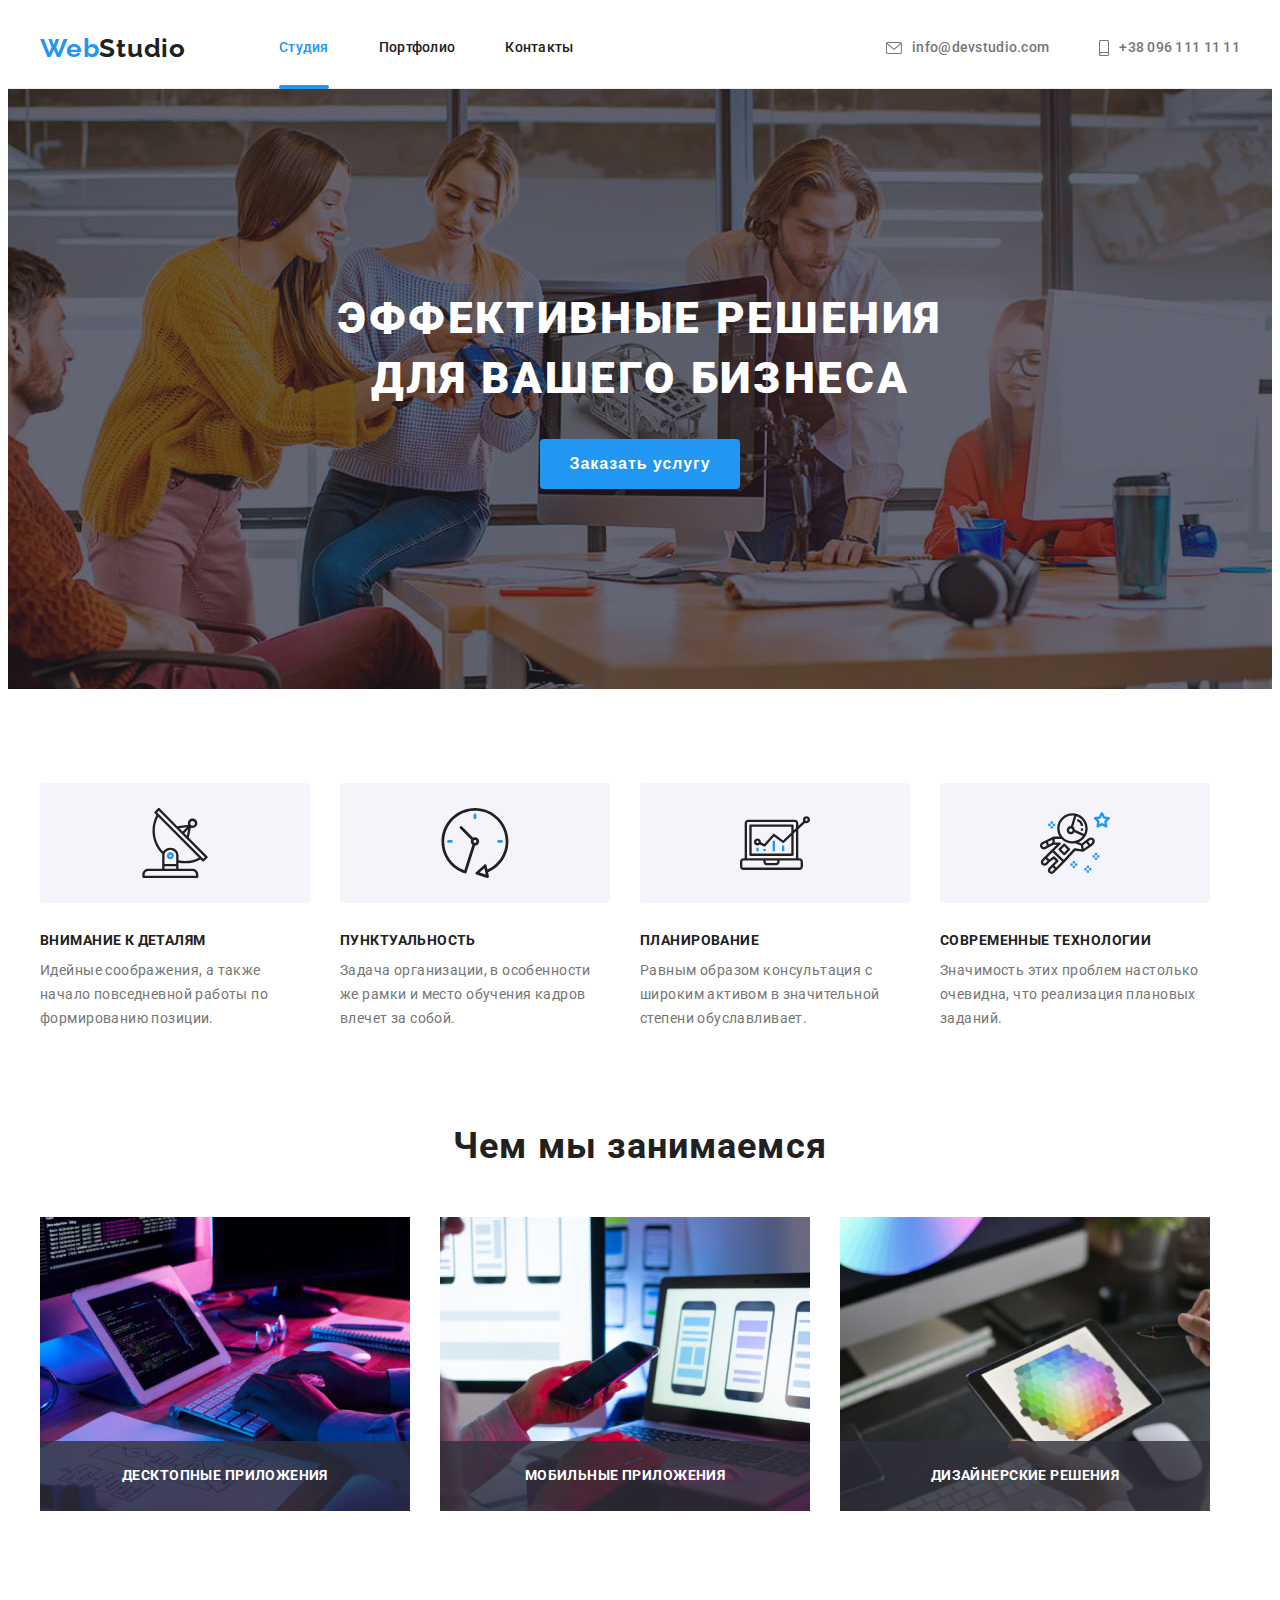
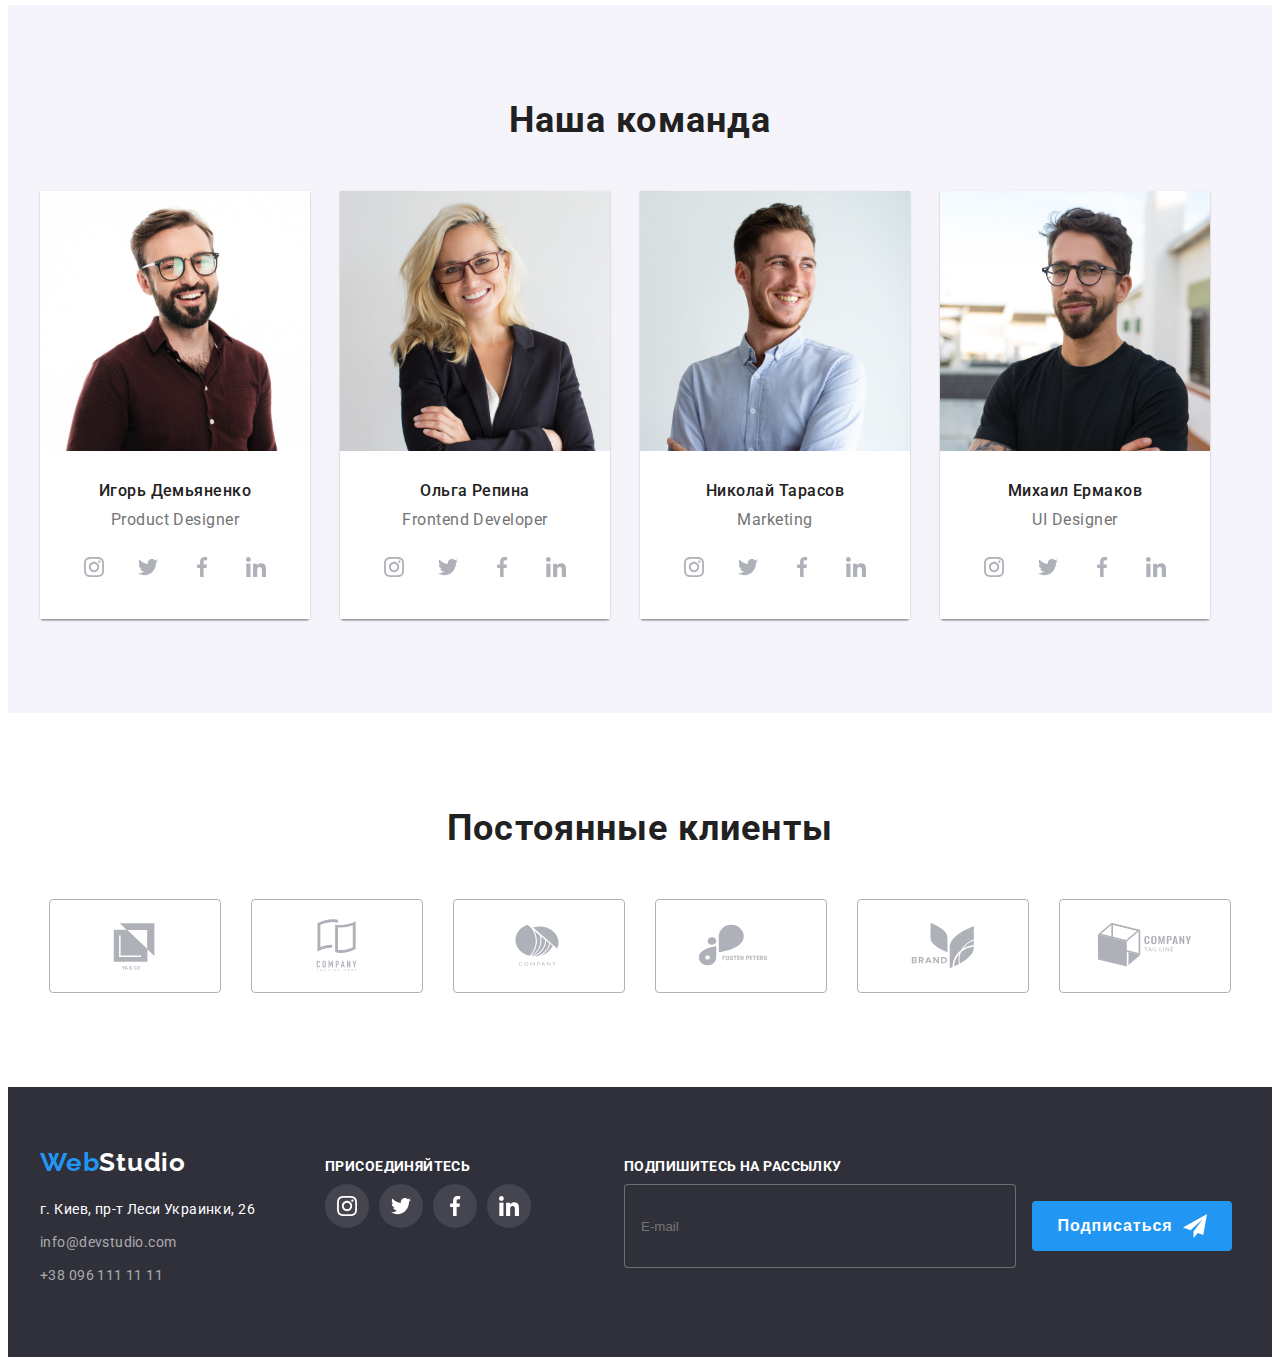
==== index.html @ 992c5352 "Копия репозитория hw7" ====
<!DOCTYPE html>
<html lang="ru">
  <head>
    <meta charset="UTF-8" />
    <meta http-equiv="X-UA-Compatible" content="IE=edge" />
    <meta name="viewport" content="width=device-width, initial-scale=1.0" />
    <title>Веб-студия</title>
    <link rel="preconnect" href="https://fonts.googleapis.com" />
    <link rel="preconnect" href="https://fonts.gstatic.com" crossorigin />
    <link
      href="https://fonts.googleapis.com/css2?family=Raleway:wght@700&family=Roboto:wght@400;500;700;900&display=swap"
      rel="stylesheet"
    />
    <link
      rel="stylesheet"
      href="https://cdnjs.cloudflare.com/ajax/libs/modern-normalize/1.1.0/modern-normalize.min.css"
      integrity="sha512-wpPYUAdjBVSE4KJnH1VR1HeZfpl1ub8YT/NKx4PuQ5NmX2tKuGu6U/JRp5y+Y8XG2tV+wKQpNHVUX03MfMFn9Q=="
      crossorigin="anonymous"
      referrerpolicy="no-referrer"
    />
    <link rel="stylesheet" href="./css/main.min.css" />
  </head>
  <body>
    <!--HEADER-->
    <header class="header">
      <div class="container header__container">
        <nav class="navigation">
          <a class="logo link" href="./index.html"
            >Web<span class="logo__content-black">Studio</span></a
          >
          <ul class="menu list">
            <li class="menu__item">
              <a class="menu__link link current" href="./index.html">Студия</a>
            </li>
            <li class="menu__item">
              <a class="menu__link link" href="./portfolio.html">Портфолио</a>
            </li>
            <li class="menu__item">
              <a class="menu__link link" href="">Контакты</a>
            </li>
          </ul>
        </nav>
        <ul class="header__contacts list">
          <li class="contact__item">
            <a class="contact__link link" href="mailto:info@devstudio.com">
              <svg class="contact__icon" width="16" height="12">
                <use href="./images/icons.svg#envelope"></use>
              </svg>
              info@devstudio.com</a
            >
          </li>
          <li class="contact__item">
            <a class="contact__link link" href="tel:+380961111111">
              <svg class="contact__icon" width="10" height="16">
                <use href="./images/icons.svg#smartphone"></use>
              </svg>
              +38 096 111 11 11</a
            >
          </li>
        </ul>
      </div>
    </header>
    <!--MAIN BLOCK-->
    <main>
      <!--HERO SECTION-->
      <section class="hero">
        <div class="container hero-container">
          <h1 class="hero__title">Эффективные решения для вашего бизнеса</h1>
          <button class="btn modal__btn" type="button" data-modal-open>Заказать услугу</button>
        </div>
      </section>
      <!--ADVANTAGE SECTION-->
      <section class="advantage">
        <div class="container">
          <ul class="advantage__list list">
            <li class="advantage__item">
              <div class="advantage__item-block">
                <svg class="advantage__icon" width="70" height="70">
                  <use href="./images/icons.svg#antenna"></use>
                </svg>
              </div>
              <h3 class="header-item advantage__header">Внимание к деталям</h3>
              <p class="advantage__text">
                Идейные соображения, а также начало повседневной работы по формированию позиции.
              </p>
            </li>
            <li class="advantage__item">
              <div class="advantage__item-block">
                <svg class="advantage__icon" width="70" height="70">
                  <use href="./images/icons.svg#clock"></use>
                </svg>
              </div>
              <h3 class="header-item advantage__header">Пунктуальность</h3>
              <p class="advantage__text">
                Задача организации, в особенности же рамки и место обучения кадров влечет за собой.
              </p>
            </li>
            <li class="advantage__item">
              <div class="advantage__item-block">
                <svg class="advantage__icon" width="70" height="70">
                  <use href="./images/icons.svg#diagram"></use>
                </svg>
              </div>
              <h3 class="header-item advantage__header">Планирование</h3>
              <p class="advantage__text">
                Равным образом консультация с широким активом в значительной степени обуславливает.
              </p>
            </li>
            <li class="advantage__item">
              <div class="advantage__item-block">
                <svg class="advantage__icon" width="70" height="70">
                  <use href="./images/icons.svg#astronaut"></use>
                </svg>
              </div>
              <h3 class="header-item advantage__header">Современные технологии</h3>
              <p class="advantage__text">
                Значимость этих проблем настолько очевидна, что реализация плановых заданий.
              </p>
            </li>
          </ul>
        </div>
      </section>
      <!--SERVICES SECTION-->
      <section class="services section">
        <div class="container">
          <h2 class="title">Чем мы занимаемся</h2>
          <ul class="services__list list">
            <li class="services__item">
              <div class="services__block">
                <img
                  src="./images/services/services-img-1.jpg"
                  alt="Работает на компьютере"
                  height="294"
                  width="370"
                />
                <h3 class="header-item services__block-header">Десктопные приложения</h3>
              </div>
            </li>
            <li class="services__item">
              <div class="services__block">
                <img
                  src="./images/services/services-img-2.jpg"
                  alt="Работает на ноутбуке с телефоном"
                  height="294"
                  width="370"
                />
                <h3 class="header-item services__block-header">Мобильные приложения</h3>
              </div>
            </li>
            <li class="services__item">
              <div class="services__block">
                <img
                  src="./images/services/services-img-3.jpg"
                  alt="Работает на планшете"
                  height="294"
                  width="370"
                />
                <h3 class="header-item services__block-header">Дизайнерские решения</h3>
              </div>
            </li>
          </ul>
        </div>
      </section>
      <!--OUR TEAM SECTION-->
      <section class="our-team section">
        <div class="container">
          <h2 class="title">Наша команда</h2>
          <ul class="our-team__list list">
            <li class="our-team__item">
              <img
                class="photo"
                src="./images/our-team/igor-demyanenko.jpg"
                alt="Игорь Демьяненко"
                height="260"
                width="270"
              />
              <div class="team__content">
                <h3 class="team__name">Игорь Демьяненко</h3>
                <p class="team__profession" lang="en">Product Designer</p>
                <ul class="team__social-list list">
                  <li class="team__social-item">
                    <a href="" class="social-link team__social-link"">
                      <svg class="team__social-icon" width="20" height="20">
                        <use href="./images/icons.svg#instagram"></use>
                      </svg>
                    </a>
                  </li>
                  <li class="team__social-item">
                    <a href="" class="social-link team__social-link"">
                      <svg class="team__social-icon" width="20" height="20">
                        <use href="./images/icons.svg#twitter"></use>
                      </svg>
                    </a>
                  </li>
                  <li class="team__social-item">
                    <a href="" class="social-link team__social-link"">
                      <svg class="team__social-icon" width="20" height="20">
                        <use href="./images/icons.svg#facebook"></use>
                      </svg>
                    </a>
                  </li>
                  <li class="team__social-item">
                    <a href="" class="social-link team__social-link"">
                      <svg class="team__social-icon" width="20" height="20">
                        <use href="./images/icons.svg#linkedin"></use>
                      </svg>
                    </a>
                  </li>
                </ul>
              </div>
            </li>
            <li class="our-team__item">
              <img
                class="photo"
                src="./images/our-team/olga-repina.jpg"
                alt="Ольга Репина"
                height="260"
                width="270"
              />
              <div class="team__content">
                <h3 class="team__name">Ольга Репина</h3>
                <p class="team__profession" lang="en">Frontend Developer</p>
                <ul class="team__social-list list">
                  <li class="team__social-item">
                    <a href="" class="social-link team__social-link"">
                      <svg class="team__social-icon" width="20" height="20">
                        <use href="./images/icons.svg#instagram"></use>
                      </svg>
                    </a>
                  </li>
                  <li class="team__social-item">
                    <a href="" class="social-link team__social-link"">
                      <svg class="team__social-icon" width="20" height="20">
                        <use href="./images/icons.svg#twitter"></use>
                      </svg>
                    </a>
                  </li>
                  <li class="team__social-item">
                    <a href="" class="social-link team__social-link"">
                      <svg class="team__social-icon" width="20" height="20">
                        <use href="./images/icons.svg#facebook"></use>
                      </svg>
                    </a>
                  </li>
                  <li class="team__social-item">
                    <a href="" class="social-link team__social-link"">
                      <svg class="team__social-icon" width="20" height="20">
                        <use href="./images/icons.svg#linkedin"></use>
                      </svg>
                    </a>
                  </li>
                </ul>
              </div>
            </li>
            <li class="our-team__item">
              <img
                class="photo"
                src="./images/our-team/nikolay-tarasov.jpg"
                alt="Николай Тарасов"
                height="260"
                width="270"
              />
              <div class="team__content">
                <h3 class="team__name">Николай Тарасов</h3>
                <p class="team__profession" lang="en">Marketing</p>
                <ul class="team__social-list list">
                  <li class="team__social-item">
                    <a href="" class="social-link team__social-link">
                      <svg class="team__social-icon" width="20" height="20">
                        <use href="./images/icons.svg#instagram"></use>
                      </svg>
                    </a>
                  </li>
                  <li class="team__social-item">
                    <a href="" class="social-link team__social-link">
                      <svg class="team__social-icon" width="20" height="20">
                        <use href="./images/icons.svg#twitter"></use>
                      </svg>
                    </a>
                  </li>
                  <li class="team__social-item">
                    <a href="" class="social-link team__social-link">
                      <svg class="team__social-icon" width="20" height="20">
                        <use href="./images/icons.svg#facebook"></use>
                      </svg>
                    </a>
                  </li>
                  <li class="team__social-item">
                    <a href="" class="social-link team__social-link">
                      <svg class="team__social-icon" width="20" height="20">
                        <use href="./images/icons.svg#linkedin"></use>
                      </svg>
                    </a>
                  </li>
                </ul>
              </div>
            </li>
            <li class="our-team__item">
              <img
                class="photo"
                src="./images/our-team/mikhail-yermakov.jpg"
                alt="Михаил Ермаков"
                height="260"
                width="270"
              />
              <div class="team__content">
                <h3 class="team__name">Михаил Ермаков</h3>
                <p class="team__profession" lang="en">UI Designer</p>
                <ul class="team__social-list list">
                  <li class="team__social-item">
                    <a href="" class="social-link team__social-link">
                      <svg class="team__social-icon" width="20" height="20">
                        <use href="./images/icons.svg#instagram"></use>
                      </svg>
                    </a>
                  </li>
                  <li class="team__social-item">
                    <a href="" class="social-link team__social-link">
                      <svg class="team__social-icon" width="20" height="20">
                        <use href="./images/icons.svg#twitter"></use>
                      </svg>
                    </a>
                  </li>
                  <li class="team__social-item">
                    <a href="" class="social-link team__social-link">
                      <svg class="team__social-icon" width="20" height="20">
                        <use href="./images/icons.svg#facebook"></use>
                      </svg>
                    </a>
                  </li>
                  <li class="team__social-item">
                    <a href="" class="social-link team__social-link">
                      <svg class="team__social-icon" width="20" height="20">
                        <use href="./images/icons.svg#linkedin"></use>
                      </svg>
                    </a>
                  </li>
                </ul>
              </div>
            </li>
          </ul>
        </div>
      </section>
      <!--CLIENTS-->
      <section class="clients section">
        <div class="container">
          <h2 class="title">Постоянные клиенты</h2>
          <ul class="clients__list list">
            <li class="client__item">
              <a href="" class="client__link">
                <svg class="client__icon" width="106" height="60">
                  <use href="./images/icons.svg#logo-1"></use>
                </svg>
              </a>
            </li>
            <li class="client__item">
              <a href="" class="client__link">
                <svg class="client__icon" width="106" height="60">
                  <use href="./images/icons.svg#logo-2"></use>
                </svg>
              </a>
            </li>
            <li class="client__item">
              <a href="" class="client__link">
                <svg class="client__icon" width="106" height="60">
                  <use href="./images/icons.svg#logo-3"></use>
                </svg>
              </a>
            </li>
            <li class="client__item">
              <a href="" class="client__link">
                <svg class="client__icon" width="106" height="60">
                  <use href="./images/icons.svg#logo-4"></use>
                </svg>
              </a>
            </li>
            <li class="client__item">
              <a href="" class="client__link">
                <svg class="client__icon" width="106" height="60">
                  <use href="./images/icons.svg#logo-5"></use>
                </svg>
              </a>
            </li>
            <li class="client__item">
              <a href="" class="client__link">
                <svg class="client__icon" width="106" height="60">
                  <use href="./images/icons.svg#logo-6"></use>
                </svg>
              </a>
            </li>
          </ul>
        </div>
      </section>
    </main>
    <!--FOOTER-->
    <footer class="footer">
      <div class="container footer__container">
        <div class="footer__block">
          <a class="logo link" href="./index.html">Web<span class="logo__content-white">Studio</span></a>
          <address class="footer__contacts">
            <ul class="footer-contacts__list list">
              <li class="footer-contact__item">
                <a
                  class="footer-address__link link"
                  href=""
                  target="_blank"
                  rel="noopener noreferrer"
                >
                  г. Киев, пр-т Леси Украинки, 26</a
                >
              </li>
              <li class="footer-contact__item">
                <a class="footer-contact__link link" href="mailto:info@devstudio.com"
                  >info@devstudio.com</a
                >
              </li>
              <li class="footer-contact__item">
                <a class="footer-contact__link link" href="tel:+380961111111">+38 096 111 11 11</a>
              </li>
            </ul>
          </address>
        </div>
        <div class="footer-social__block">
          <h3 class="header-item footer__header">присоединяйтесь</h3>
          <ul class="footer-social__list list">
            <li class="footer-social__item">
              <a href="" class="social-link footer-social__link">
                <svg class="footer-social__icon" width="20" height="20">
                  <use href="./images/icons.svg#instagram"></use>
                </svg>
              </a>
            </li>
            <li class="footer-social__item">
              <a href="" class="social-link footer-social__link">
                <svg class="footer-social__icon" width="20" height="20">
                  <use href="./images/icons.svg#twitter"></use>
                </svg>
              </a>
            </li>
            <li class="footer-social__item">
              <a href="" class="social-link footer-social__link">
                <svg class="footer-social__icon" width="20" height="20">
                  <use href="./images/icons.svg#facebook"></use>
                </svg>
              </a>
            </li>
            <li class="footer-social__item">
              <a href="" class="social-link footer-social__link">
                <svg class="footer-social__icon" width="20" height="20">
                  <use href="./images/icons.svg#linkedin"></use>
                </svg>
              </a>
            </li>
          </ul>
        </div>
        <div class="subscription__block">
          <h3 class="header-item footer__header">подпишитесь на рассылку</h3>
          <form class="subscription__form">
            <input
              class="subscription__input"
              type="email"
              name="sub_user_email"
              placeholder="E-mail"
            />
            <button class="btn subscription__btn" type="submit">
              Подписаться
              <svg class="subscription__icon" width="24" height="24">
                <use href="./images/icons.svg#plane"></use>
              </svg>
            </button>
          </form>
        </div>
      </div>
    </footer>
    <!--CONTACT MODAL-->
    <div class="backdrop is-hidden" data-modal>
      <div class="modal">
        <button class="modal-btn__close" type="button" data-modal-close>
          <svg class="modal-btn__icon" width="18" height="18">
            <use href="./images/icons.svg#close"></use>
          </svg>
        </button>
        <form class="contact-form">
          <p class="contact-form__appeal">Оставьте свои данные, мы вам перезвоним</p>
          <label class="contact-form__field">
            <span class="contact-form__span">Имя</span>
            <span class="contact-form__wrapper">
              <input
                class="contact-form__input"
                type="text"
                required
                name="user_name"
                minlength="2"
              />
              <svg class="contact-form__icon" width="18" height="18">
                <use href="./images/icons.svg#person"></use>
              </svg>
            </span>
          </label>
          <label class="contact-form__field">
            <span class="contact-form__span">Телефон</span>
            <span class="contact-form__wrapper">
              <input
                class="contact-form__input"
                type="tel"
                required
                name="user_phone_number"
                pattern="[0-9]{3}[0-9]{3}[0-9]{2}[0-9]{2}"
                title="(700)1234567"
              />
              <svg class="contact-form__icon" width="18" height="18">
                <use href="./images/icons.svg#phone"></use>
              </svg>
            </span>
          </label>
          <label class="contact-form__field">
            <span class="contact-form__span">Почта</span>
            <span class="contact-form__wrapper">
              <input class="contact-form__input" type="email" required name="user_email" />
              <svg class="contact-form__icon" width="18" height="18">
                <use href="./images/icons.svg#email"></use>
              </svg>
            </span>
          </label>
          <label class="contact-form__field">
            <span class="contact-form__span">Комментарий</span>
            <textarea
              class="contact-form__message"
              name="user_massage"
              placeholder="Введите текст"
            ></textarea>
          </label>
          <input
            class="contact-form__checkbox visually-hidden"
            id="checkbox-policy"
            type="checkbox"
            name="user_policy"
            required
          />
          <label class="checkbox__label" for="checkbox-policy">
            <span class="checkbox__policy">
              Соглашаюсь с рассылкой и принимаю&nbsp;
              <a href="" class="checkbox__link link">Условия договора</a>
            </span>
          </label>
          <button class="btn contact-form__btn" type="submit">Отправить</button>
        </form>
      </div>
    </div>
    <script src="./js/modal.js"></script>
  </body>
</html>
---- css/main.min.css ----
:root{--primary-font-family: 'Roboto', sans-serif;--secondary-font-family: 'Raleway', sans-serif;--accent-color: #212121;--brand-color: #2196f3;--text-color: #757575;--hover-color: #188ce8}.visually-hidden{position:absolute;width:1px;height:1px;margin:-1px;border:0;padding:0;white-space:nowrap;clip-path:inset(100%);clip:rect(0 0 0 0);overflow:hidden}h1,h2,h3,h4,h5,h6,p{margin-top:0;margin-bottom:0}ul,ol{margin-top:0;margin-bottom:0;padding-left:0}img{display:block}.link{text-decoration:none}.list{list-style:none}body{font-family:var(--primary-font-family);color:var(--accent-color)}.container{width:1200px;padding-left:15px;padding-right:15px;margin-left:auto;margin-right:auto}.section{padding-top:94px;padding-bottom:94px}.logo{font-family:var(--secondary-font-family);font-weight:700;font-size:26px;line-height:1.19;letter-spacing:0.03em;color:var(--brand-color)}.logo__content-black{color:var(--accent-color)}.logo__content-white{color:#fff}.btn{min-width:200px;height:50px;border:0;border-radius:4px;font-weight:700;font-size:16px;line-height:1.88;letter-spacing:0.06em;cursor:pointer;color:#ffffff;background-color:var(--brand-color);transition:background-color 250ms cubic-bezier(0.4, 0, 0.2, 1)}.btn:hover,.btn:focus{background-color:var(--hover-color)}.header-item{font-weight:700;font-size:14px;line-height:1.14;letter-spacing:0.03em;text-transform:uppercase}.social-link{display:flex;align-items:center;justify-content:center;width:44px;height:44px;border-radius:50%}.title{margin-bottom:50px;font-weight:700;font-size:36px;line-height:1.17;text-align:center;letter-spacing:0.03em}.backdrop{position:fixed;top:0;left:0;width:100%;height:100%;background-color:rgba(0,0,0,0.2);transition:opacity 250ms linear, visibility 250ms linear}.backdrop.is-hidden{opacity:0;visibility:hidden;pointer-events:none}.modal{position:absolute;top:50%;left:50%;transform:translate(-50%, -50%);width:528px;height:581px;padding:40px;background-color:#fff;box-shadow:0px 1px 3px rgba(0,0,0,0.12),0px 1px 1px rgba(0,0,0,0.14),0px 2px 1px rgba(0,0,0,0.2);border-radius:4px}.modal-btn__close{position:absolute;top:8px;right:8px;display:flex;justify-content:center;align-items:center;width:30px;height:30px;background-color:#fff;border:1px solid rgba(0,0,0,0.1);border-radius:50%;transition:fill 250ms cubic-bezier(0.4, 0, 0.2, 1)}.modal-btn__close:hover,.modal-btn__close:focus{fill:var(--brand-color)}.contact-form{display:flex;flex-direction:column}.contact-form__appeal{margin-bottom:12px;font-weight:700;font-size:20px;line-height:1.15;text-align:center;letter-spacing:0.03em;color:var(--accent-color)}.contact-form__span{display:block;margin-bottom:4px;font-weight:400;font-size:12px;line-height:1.17;letter-spacing:0.01em;color:var(--text-color)}.contact-form__wrapper{position:relative;display:block}.contact-form__input{display:block;margin-bottom:10px;width:100%;height:40px;padding-left:42px;border:1px solid rgba(33,33,33,0.2);border-radius:4px;transition:border-color 250ms cubic-bezier(0.4, 0, 0.2, 1)}.contact-form__input:focus{outline:none;border-color:var(--brand-color)}.contact-form__icon{position:absolute;left:12px;top:50%;transform:translateY(-50%);width:18px;height:18px;fill:var(--accent-color);transition:fill 250ms cubic-bezier(0.4, 0, 0.2, 1)}.contact-form__input:focus+.contact-form__icon{fill:var(--brand-color)}.contact-form__message{display:block;width:100%;height:120px;padding:12px 16px;resize:none;border:1px solid rgba(33,33,33,0.2);border-radius:4px;transition:border-color 250ms cubic-bezier(0.4, 0, 0.2, 1),fill 250ms cubic-bezier(0.4, 0, 0.2, 1)}.contact-form__message:focus{outline:none;border-color:var(--brand-color)}.checkbox__label{display:flex;align-items:center;margin-top:20px;margin-bottom:30px;font-weight:400;font-size:14px;line-height:1.71;letter-spacing:0.03em;color:var(--text-color)}.checkbox__label::before{display:block;width:16px;height:15px;margin-left:14px;margin-right:7px;border:1px solid var(--accent-color);border-radius:2px;cursor:pointer;content:'';transition:background-color 250ms cubic-bezier(0.4, 0, 0.2, 1),background-image 250ms cubic-bezier(0.4, 0, 0.2, 1),border 250ms cubic-bezier(0.4, 0, 0.2, 1)}.contact-form__checkbox:checked+.checkbox__label::before{background-color:var(--brand-color);background-image:url(../images/checkmark.svg);background-position:center;background-repeat:no-repeat;border:0}.contact-form__checkbox:focus+.checkbox__label::before{border:1px solid var(--brand-color)}.checkbox__policy{display:block;font-weight:400;font-size:14px;line-height:1.71;letter-spacing:0.03em;color:var(--text-color)}.checkbox__link{font-weight:400;font-size:14px;line-height:1.71;letter-spacing:0.03em;text-decoration-line:underline;color:var(--brand-color)}.contact-form__btn{align-self:center;transition:box-shadow 250ms cubic-bezier(0.4, 0, 0.2, 1)}.contact-form__btn:hover,.contact-form__btn:focus{box-shadow:0px 4px 4px rgba(0,0,0,0.15)}.header{border-bottom:1px solid #ececec}.header__container{display:flex;align-items:center;justify-content:space-between}.navigation{display:flex;align-items:center}.menu{display:flex;margin-left:93px}.menu .link.current{color:var(--brand-color)}.menu__item{position:relative}.menu__item:not(:last-child){margin-right:50px}.menu__link{display:block;padding-top:32px;padding-bottom:32px;font-weight:500;font-size:14px;line-height:1.14;letter-spacing:0.02em;color:var(--accent-color);transition:color 250ms cubic-bezier(0.4, 0, 0.2, 1)}.menu__link:hover,.menu__link:focus{color:var(--brand-color)}.menu__link.current::after{position:absolute;content:'';width:100%;height:4px;left:0;bottom:-1px;background:var(--brand-color);border-radius:2px}.header__contacts{display:flex}.contact__item:not(:last-child){margin-right:50px}.contact__link{display:flex;align-items:center;font-weight:500;font-size:14px;line-height:1.14;letter-spacing:0.02em;color:var(--text-color);transition:color 250ms cubic-bezier(0.4, 0, 0.2, 1)}.contact__link:hover,.contact__link:focus{color:var(--brand-color)}.contact__icon{margin-right:10px;fill:var(--text-color);transition:fill 250ms cubic-bezier(0.4, 0, 0.2, 1)}.contact__link:hover .contact__icon,.contact__link:focus .contact__icon{fill:var(--brand-color)}.hero{max-width:1600px;margin-left:auto;margin-right:auto;padding-top:200px;padding-bottom:200px;background-image:linear-gradient(rgba(47,48,58,0.4), rgba(47,48,58,0.4)),url("../images/hero/hero-bg.jpg");background-size:cover, 1600px;background-repeat:no-repeat;background-position:center;background-color:#2f303a}.hero__title{width:696px;height:120px;margin-left:auto;margin-right:auto;font-weight:900;font-size:44px;line-height:1.36;text-align:center;letter-spacing:0.06em;text-transform:uppercase;color:#ffffff;margin-bottom:30px}.modal__btn{display:block;margin-left:auto;margin-right:auto}.advantage{padding-top:94px}.advantage__list{display:flex}.advantage__item{width:270px;min-height:101px}.advantage__item:not(:nth-child(4n)){margin-right:30px}.advantage__item-block{display:flex;align-items:center;justify-content:center;width:270px;height:120px;background-color:#f5f4fa;border-radius:4px;margin-bottom:30px}.advantage__header{margin-bottom:10px}.advantage__text{font-size:14px;line-height:1.71;letter-spacing:0.03em;color:var(--text-color)}.services__list{display:flex;flex-wrap:wrap}.services__item:not(:nth-child(3n)){margin-right:30px}.services__block{position:relative;width:370;left:294}.services__block-header{position:absolute;bottom:0;left:0;display:flex;align-items:center;justify-content:center;width:370px;height:70px;color:#ffffff;background:rgba(47,48,58,0.8)}.our-team{background:#f5f4fa}.our-team__list{display:flex;flex-wrap:wrap}.our-team__item{box-shadow:0px 1px 3px rgba(0,0,0,0.12),0px 1px 1px rgba(0,0,0,0.14),0px 2px 1px rgba(0,0,0,0.2);border-radius:0px 0px 4px 4px}.our-team__item:not(:nth-child(4n)){margin-right:30px}.team__content{padding:30px 20px;background-color:#fff}.team__name{margin-bottom:10px;font-weight:500;font-size:16px;line-height:1.19;text-align:center;letter-spacing:0.03em}.team__profession{margin-bottom:16px;font-size:16px;line-height:1.19;text-align:center;letter-spacing:0.03em;color:var(--text-color)}.team__social-list{display:flex;justify-content:center}.team__social-item:not(:last-child){margin-right:10px}.team__social-link{background-color:#fff;transition:background-color 250ms cubic-bezier(0.4, 0, 0.2, 1)}.team__social-link:hover,.team__social-link:focus{background-color:var(--brand-color)}.team__social-icon{fill:#afb1b8;transition:fill 250ms cubic-bezier(0.4, 0, 0.2, 1)}.team__social-link:hover .team__social-icon,.team__social-link:focus .team__social-icon{fill:#fff}.clients__list{display:flex;justify-content:center}.client__item:not(:last-child){margin-right:30px}.client__link{display:flex;align-items:center;justify-content:center;width:170px;height:92px;border:1px solid #afb1b8;border-radius:4px;transition:border 250ms cubic-bezier(0.4, 0, 0.2, 1)}.client__link:hover,.client__link:focus{border:1px solid var(--brand-color)}.client__icon{fill:#afb1b8;transition:fill 250ms cubic-bezier(0.4, 0, 0.2, 1)}.client__link:hover .client__icon,.client__link:focus .client__icon{fill:var(--brand-color)}.footer{background-color:#2f303a;padding-top:60px;padding-bottom:60px}.footer__container{display:flex;align-items:baseline}.footer__container :not(:last-child){margin-bottom:9px}.footer__block{margin-right:70px}.footer__contacts{margin-top:20px;display:flex;font-style:normal;font-weight:400;font-size:14px;line-height:1.71;letter-spacing:0.03em}.footer-address__link{color:#ffffff}.footer-contact__link{color:rgba(255,255,255,0.6)}.footer-social__block{margin-right:93px}.footer__header{margin-bottom:20px;color:#fff}.footer-social__list{display:flex}.footer-social__item:not(:last-child){margin-right:10px}.footer-social__link{background-color:rgba(255,255,255,0.1);transition:background-color 250ms cubic-bezier(0.4, 0, 0.2, 1)}.footer-social__link:hover,.footer-social__link:focus{background-color:var(--brand-color)}.footer-social__icon{fill:#fff;transition:fill 250ms cubic-bezier(0.4, 0, 0.2, 1)}.footer-social__link:hover .footer-social__icon,.footer-social__link:focus .footer-social__icon{fill:#fff}.subscription__form{display:inline-block}.subscription__input{width:358px;height:50px;padding:16px;margin-right:12px;color:rgba(255,255,255,0.6);border:1px solid rgba(255,255,255,0.3);border-radius:4px;background-color:#2f303a;transition:border 250ms cubic-bezier(0.4, 0, 0.2, 1)}.subscription__input:focus{outline:none;border:1px solid var(--brand-color)}.subscription__btn{display:inline-flex;justify-content:center;align-items:center;transition:background-color 250ms cubic-bezier(0.4, 0, 0.2, 1)}.subscription__btn:hover,.subscription__btn:focus{background-color:var(--hover-color)}.subscription__icon{margin-left:10px;fill:#fff}.filter__list{display:flex;justify-content:center;margin-bottom:50px}.filter__item:not(:last-child){margin-right:8px}.filter__btn{padding:6px 22px;border:0;border-radius:4px;font-weight:500;font-size:16px;line-height:1.62;letter-spacing:0.03em;color:var(--accent-color);background:#f5f4fa;transition:color 250ms cubic-bezier(0.4, 0, 0.2, 1),background-color 250ms cubic-bezier(0.4, 0, 0.2, 1),box-shadow 250ms cubic-bezier(0.4, 0, 0.2, 1)}.filter__btn:hover,.filter__btn:focus{color:#fff;background-color:var(--brand-color);cursor:pointer;box-shadow:0px 3px 1px rgba(0,0,0,0.1),0px 1px 2px rgba(0,0,0,0.08),0px 2px 2px rgba(0,0,0,0.12)}.projects__list{display:flex;flex-wrap:wrap;margin-top:-30px;margin-left:-30px}.project__item{margin-top:30px;margin-left:30px;flex-basis:calc((100% - 90px) / 3)}.project__link{display:block;transition:box-shadow 250ms cubic-bezier(0.4, 0, 0.2, 1)}.project__link:hover,.project__link:focus{box-shadow:0px 1px 1px rgba(0,0,0,0.12),0px 4px 4px rgba(0,0,0,0.06),1px 4px 6px rgba(0,0,0,0.16)}.portfolio{position:relative;overflow:hidden}.portfolio__text-overlay{position:absolute;width:100%;height:100%;top:0;left:0;padding:63px 24px;font-weight:400;font-size:18px;line-height:1.56;letter-spacing:0.03em;color:#ffffff;background-color:rgba(33,150,243,0.9);transform:translateY(100%);transition:transform 250ms cubic-bezier(0.4, 0, 0.2, 1)}.project__link:hover .portfolio__text-overlay,.project__link:focus .portfolio__text-overlay{transform:translateY(0)}.project__block{padding:20px 24px;border-left:1px solid #eeeeee;border-right:1px solid #eeeeee;border-bottom:1px solid #eeeeee}.project__title{margin-bottom:4px;font-weight:700;font-size:18px;line-height:2;letter-spacing:0.06em;color:var(--accent-color)}.project__type{font-size:16px;line-height:1.88;letter-spacing:0.03em;color:var(--text-color)}
/*# sourceMappingURL=main.min.css.map */
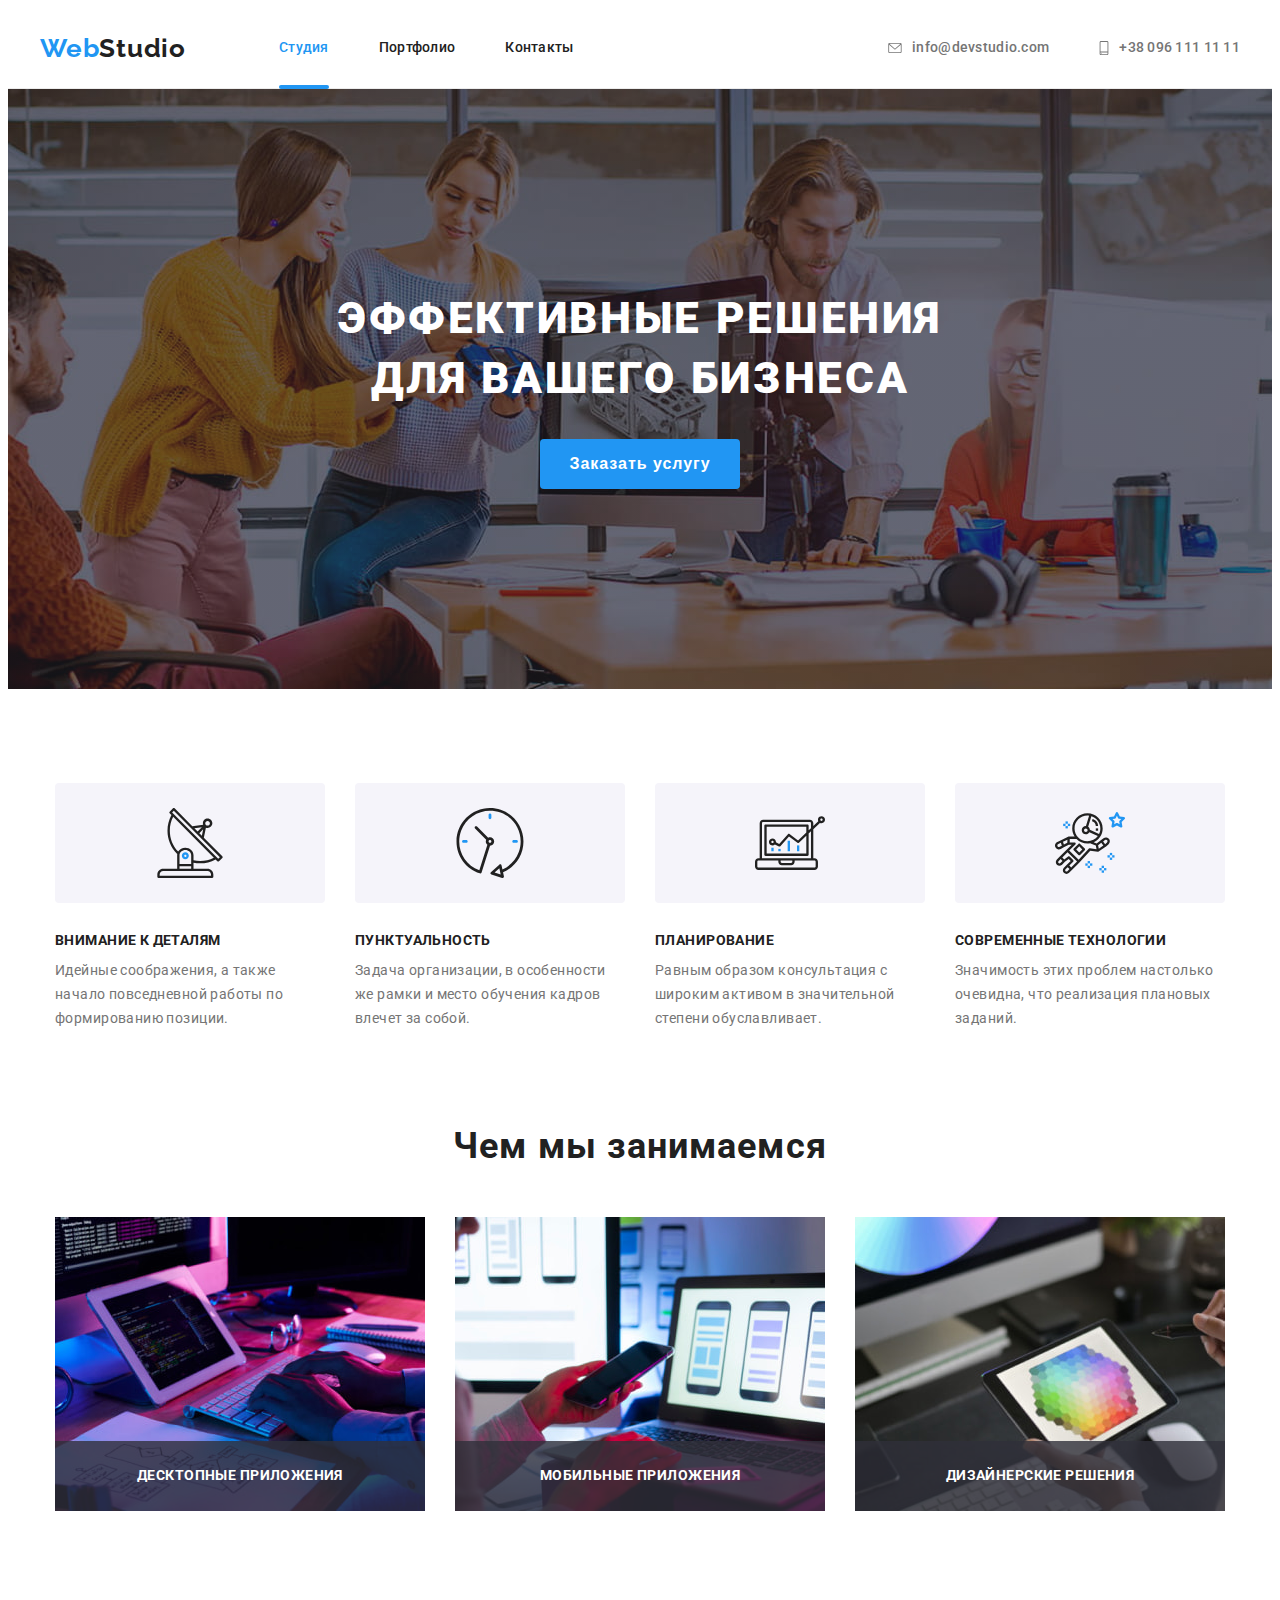
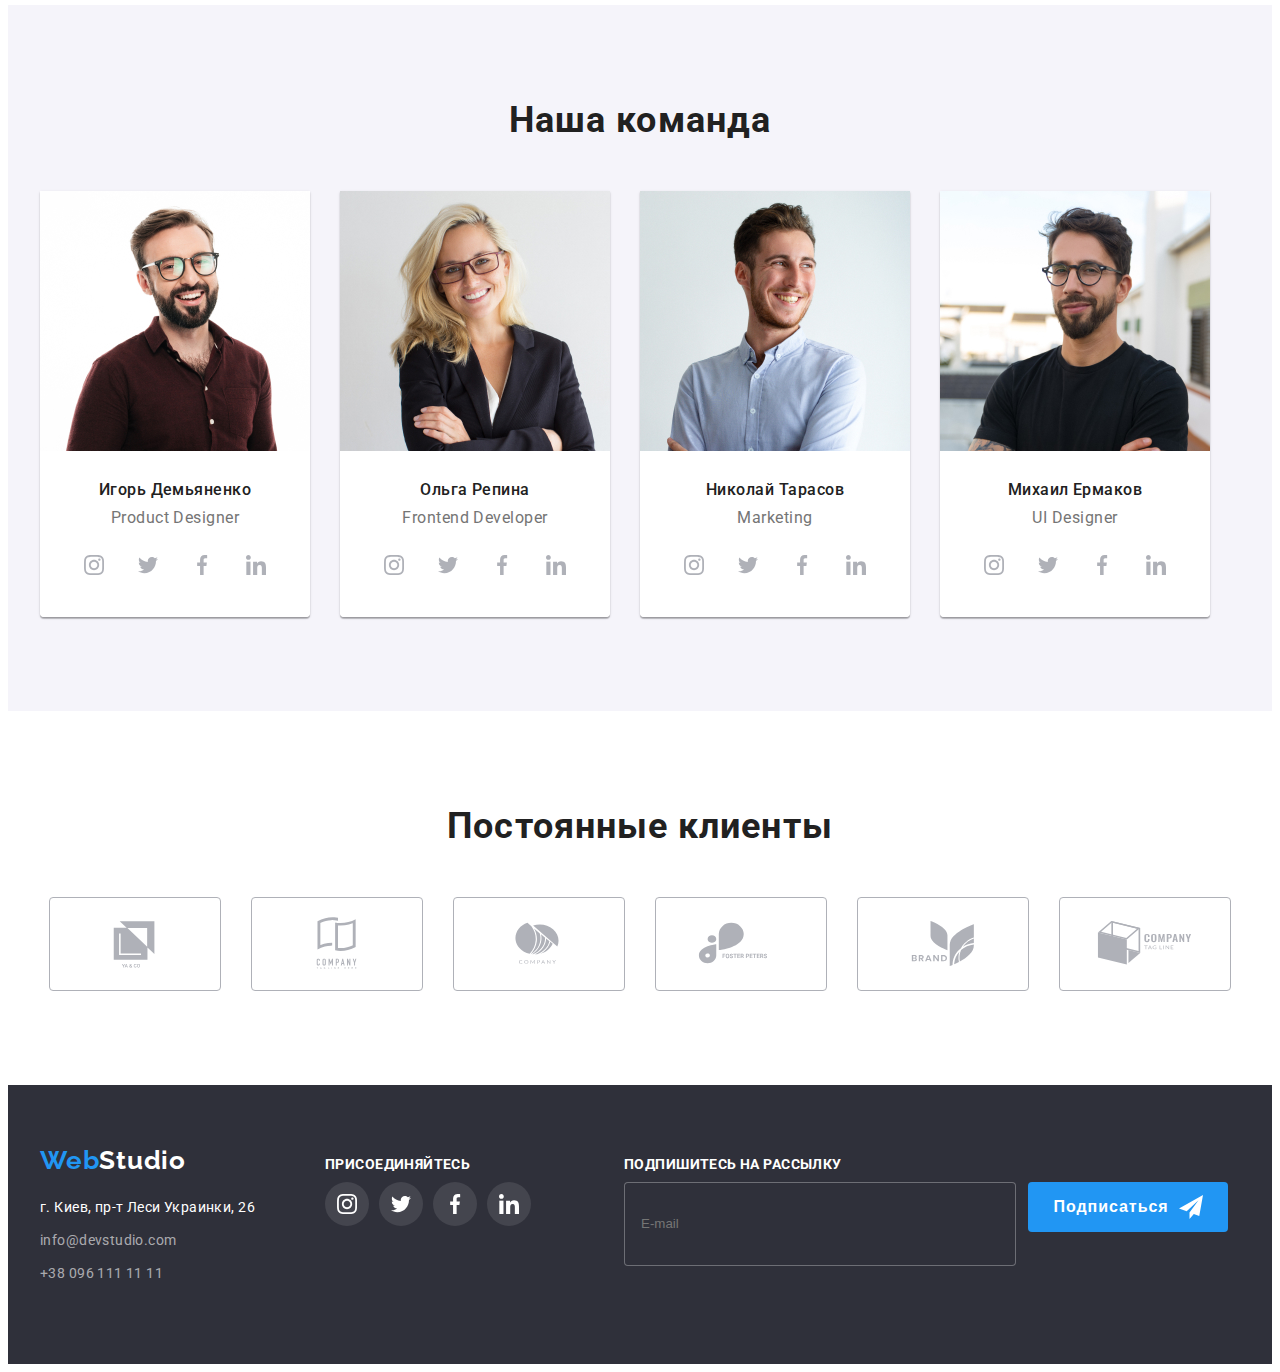
==== commit 742d2577: "Завершил главную страницу, мобильное меню, модалку, хедер, футер" ====
--- a/index.html
+++ b/index.html
@@ -1,418 +1,455 @@
 <!DOCTYPE html>
 <html lang="ru">
-  <head>
-    <meta charset="UTF-8" />
-    <meta http-equiv="X-UA-Compatible" content="IE=edge" />
-    <meta name="viewport" content="width=device-width, initial-scale=1.0" />
-    <title>Веб-студия</title>
-    <link rel="preconnect" href="https://fonts.googleapis.com" />
-    <link rel="preconnect" href="https://fonts.gstatic.com" crossorigin />
-    <link
-      href="https://fonts.googleapis.com/css2?family=Raleway:wght@700&family=Roboto:wght@400;500;700;900&display=swap"
-      rel="stylesheet"
-    />
-    <link
-      rel="stylesheet"
-      href="https://cdnjs.cloudflare.com/ajax/libs/modern-normalize/1.1.0/modern-normalize.min.css"
-      integrity="sha512-wpPYUAdjBVSE4KJnH1VR1HeZfpl1ub8YT/NKx4PuQ5NmX2tKuGu6U/JRp5y+Y8XG2tV+wKQpNHVUX03MfMFn9Q=="
-      crossorigin="anonymous"
-      referrerpolicy="no-referrer"
-    />
-    <link rel="stylesheet" href="./css/main.min.css" />
-  </head>
-  <body>
-    <!--HEADER-->
-    <header class="header">
-      <div class="container header__container">
-        <nav class="navigation">
-          <a class="logo link" href="./index.html"
-            >Web<span class="logo__content-black">Studio</span></a
-          >
-          <ul class="menu list">
-            <li class="menu__item">
-              <a class="menu__link link current" href="./index.html">Студия</a>
-            </li>
-            <li class="menu__item">
-              <a class="menu__link link" href="./portfolio.html">Портфолио</a>
-            </li>
-            <li class="menu__item">
-              <a class="menu__link link" href="">Контакты</a>
-            </li>
-          </ul>
-        </nav>
-        <ul class="header__contacts list">
-          <li class="contact__item">
-            <a class="contact__link link" href="mailto:info@devstudio.com">
-              <svg class="contact__icon" width="16" height="12">
-                <use href="./images/icons.svg#envelope"></use>
-              </svg>
-              info@devstudio.com</a
-            >
-          </li>
-          <li class="contact__item">
-            <a class="contact__link link" href="tel:+380961111111">
-              <svg class="contact__icon" width="10" height="16">
-                <use href="./images/icons.svg#smartphone"></use>
-              </svg>
-              +38 096 111 11 11</a
-            >
-          </li>
-        </ul>
-      </div>
-    </header>
-    <!--MAIN BLOCK-->
-    <main>
-      <!--HERO SECTION-->
-      <section class="hero">
-        <div class="container hero-container">
-          <h1 class="hero__title">Эффективные решения для вашего бизнеса</h1>
-          <button class="btn modal__btn" type="button" data-modal-open>Заказать услугу</button>
+
+<head>
+  <meta charset="UTF-8" />
+  <meta http-equiv="X-UA-Compatible" content="IE=edge" />
+  <meta name="viewport" content="width=device-width, initial-scale=1.0" />
+  <title>Веб-студия</title>
+  <link rel="preconnect" href="https://fonts.googleapis.com" />
+  <link rel="preconnect" href="https://fonts.gstatic.com" crossorigin />
+  <link href="https://fonts.googleapis.com/css2?family=Raleway:wght@700&family=Roboto:wght@400;500;700;900&display=swap"
+    rel="stylesheet" />
+  <link rel="stylesheet" href="https://cdnjs.cloudflare.com/ajax/libs/modern-normalize/1.1.0/modern-normalize.min.css"
+    integrity="sha512-wpPYUAdjBVSE4KJnH1VR1HeZfpl1ub8YT/NKx4PuQ5NmX2tKuGu6U/JRp5y+Y8XG2tV+wKQpNHVUX03MfMFn9Q=="
+    crossorigin="anonymous" referrerpolicy="no-referrer" />
+  <link rel="stylesheet" href="./css/main.min.css" />
+</head>
+
+<body>
+  <!--HEADER-->
+  <header class="header">
+    <div class="container header__container">
+      <nav class="navigation">
+        <a class="logo link" href="./index.html">Web<span class="logo__content-black">Studio</span></a>
+        <ul class="menu list">
+          <li class="menu__item">
+            <a class="menu__link link current" href="./index.html">Студия</a>
+          </li>
+          <li class="menu__item">
+            <a class="menu__link link" href="./portfolio.html">Портфолио</a>
+          </li>
+          <li class="menu__item">
+            <a class="menu__link link" href="">Контакты</a>
+          </li>
+        </ul>
+      </nav>
+      <button class="mobile-menu-btn" data-menu-open>
+        <svg class="mobile-menu-btn__icon" width="40" height="40">
+          <use href="./images/icons.svg#burger"></use>
+        </svg>
+      </button>
+      <ul class="header__contacts list">
+        <li class="contact__item">
+          <a class="contact__link link" href="mailto:info@devstudio.com">
+            <svg class="contact__icon contact__icon--mail" width="16" height="12">
+              <use href="./images/icons.svg#envelope"></use>
+            </svg>
+            info@devstudio.com</a>
+        </li>
+        <li class="contact__item">
+          <a class="contact__link link" href="tel:+380961111111">
+            <svg class="contact__icon contact__icon--number" width="10" height="16">
+              <use href="./images/icons.svg#smartphone"></use>
+            </svg>
+            +38 096 111 11 11</a>
+        </li>
+      </ul>
+    </div>
+
+    <!-- MOBILE MENU -->
+    <div class="mobile-menu" data-menu>
+      <div class="container mobile-menu__container">
+        <button class="mobile-menu__close-btn" data-menu-close type="button">
+          <svg class="mobile-menu_close-icon" width="40" height="40">
+            <use href="./images/icons.svg#close"></use>
+          </svg>
+        </button>
+        <ul class="mobile-menu__nav list">
+          <li class="mobile-menu__nav-item">
+            <a href="./index.html" class="mobile-menu__nav-link link current">Студия</a>
+          </li>
+          <li class="mobile-menu__nav-item">
+            <a href="./portfolio.html" class="mobile-menu__nav-link link">Портфолио</a>
+          </li>
+          <li class="mobile-menu__nav-item">
+            <a href="" class="mobile-menu__nav-link link">Контакты</a>
+          </li>
+        </ul>
+        <div class="mobile-menu__contacts">
+          <a class="mobile-menu__tel link" href="tel:+380961111111">+38 096 111 11 11</a>
+          <a class="mobile-menu__mail link" href="mailto:info@devstudio.com">info@devstudio.com</a>
         </div>
-      </section>
-      <!--ADVANTAGE SECTION-->
-      <section class="advantage">
-        <div class="container">
-          <ul class="advantage__list list">
-            <li class="advantage__item">
-              <div class="advantage__item-block">
-                <svg class="advantage__icon" width="70" height="70">
-                  <use href="./images/icons.svg#antenna"></use>
-                </svg>
-              </div>
-              <h3 class="header-item advantage__header">Внимание к деталям</h3>
-              <p class="advantage__text">
-                Идейные соображения, а также начало повседневной работы по формированию позиции.
-              </p>
-            </li>
-            <li class="advantage__item">
-              <div class="advantage__item-block">
-                <svg class="advantage__icon" width="70" height="70">
-                  <use href="./images/icons.svg#clock"></use>
-                </svg>
-              </div>
-              <h3 class="header-item advantage__header">Пунктуальность</h3>
-              <p class="advantage__text">
-                Задача организации, в особенности же рамки и место обучения кадров влечет за собой.
-              </p>
-            </li>
-            <li class="advantage__item">
-              <div class="advantage__item-block">
-                <svg class="advantage__icon" width="70" height="70">
-                  <use href="./images/icons.svg#diagram"></use>
-                </svg>
-              </div>
-              <h3 class="header-item advantage__header">Планирование</h3>
-              <p class="advantage__text">
-                Равным образом консультация с широким активом в значительной степени обуславливает.
-              </p>
-            </li>
-            <li class="advantage__item">
-              <div class="advantage__item-block">
-                <svg class="advantage__icon" width="70" height="70">
-                  <use href="./images/icons.svg#astronaut"></use>
-                </svg>
-              </div>
-              <h3 class="header-item advantage__header">Современные технологии</h3>
-              <p class="advantage__text">
-                Значимость этих проблем настолько очевидна, что реализация плановых заданий.
-              </p>
-            </li>
-          </ul>
-        </div>
-      </section>
-      <!--SERVICES SECTION-->
-      <section class="services section">
-        <div class="container">
-          <h2 class="title">Чем мы занимаемся</h2>
-          <ul class="services__list list">
-            <li class="services__item">
-              <div class="services__block">
-                <img
-                  src="./images/services/services-img-1.jpg"
-                  alt="Работает на компьютере"
-                  height="294"
-                  width="370"
-                />
-                <h3 class="header-item services__block-header">Десктопные приложения</h3>
-              </div>
-            </li>
-            <li class="services__item">
-              <div class="services__block">
-                <img
-                  src="./images/services/services-img-2.jpg"
-                  alt="Работает на ноутбуке с телефоном"
-                  height="294"
-                  width="370"
-                />
-                <h3 class="header-item services__block-header">Мобильные приложения</h3>
-              </div>
-            </li>
-            <li class="services__item">
-              <div class="services__block">
-                <img
-                  src="./images/services/services-img-3.jpg"
-                  alt="Работает на планшете"
-                  height="294"
-                  width="370"
-                />
-                <h3 class="header-item services__block-header">Дизайнерские решения</h3>
-              </div>
-            </li>
-          </ul>
-        </div>
-      </section>
-      <!--OUR TEAM SECTION-->
-      <section class="our-team section">
-        <div class="container">
-          <h2 class="title">Наша команда</h2>
-          <ul class="our-team__list list">
-            <li class="our-team__item">
-              <img
-                class="photo"
-                src="./images/our-team/igor-demyanenko.jpg"
-                alt="Игорь Демьяненко"
-                height="260"
-                width="270"
-              />
-              <div class="team__content">
-                <h3 class="team__name">Игорь Демьяненко</h3>
-                <p class="team__profession" lang="en">Product Designer</p>
-                <ul class="team__social-list list">
-                  <li class="team__social-item">
-                    <a href="" class="social-link team__social-link"">
-                      <svg class="team__social-icon" width="20" height="20">
-                        <use href="./images/icons.svg#instagram"></use>
-                      </svg>
-                    </a>
-                  </li>
-                  <li class="team__social-item">
-                    <a href="" class="social-link team__social-link"">
-                      <svg class="team__social-icon" width="20" height="20">
-                        <use href="./images/icons.svg#twitter"></use>
-                      </svg>
-                    </a>
-                  </li>
-                  <li class="team__social-item">
-                    <a href="" class="social-link team__social-link"">
-                      <svg class="team__social-icon" width="20" height="20">
-                        <use href="./images/icons.svg#facebook"></use>
-                      </svg>
-                    </a>
-                  </li>
-                  <li class="team__social-item">
-                    <a href="" class="social-link team__social-link"">
-                      <svg class="team__social-icon" width="20" height="20">
-                        <use href="./images/icons.svg#linkedin"></use>
-                      </svg>
-                    </a>
-                  </li>
-                </ul>
-              </div>
-            </li>
-            <li class="our-team__item">
-              <img
-                class="photo"
-                src="./images/our-team/olga-repina.jpg"
-                alt="Ольга Репина"
-                height="260"
-                width="270"
-              />
-              <div class="team__content">
-                <h3 class="team__name">Ольга Репина</h3>
-                <p class="team__profession" lang="en">Frontend Developer</p>
-                <ul class="team__social-list list">
-                  <li class="team__social-item">
-                    <a href="" class="social-link team__social-link"">
-                      <svg class="team__social-icon" width="20" height="20">
-                        <use href="./images/icons.svg#instagram"></use>
-                      </svg>
-                    </a>
-                  </li>
-                  <li class="team__social-item">
-                    <a href="" class="social-link team__social-link"">
-                      <svg class="team__social-icon" width="20" height="20">
-                        <use href="./images/icons.svg#twitter"></use>
-                      </svg>
-                    </a>
-                  </li>
-                  <li class="team__social-item">
-                    <a href="" class="social-link team__social-link"">
-                      <svg class="team__social-icon" width="20" height="20">
-                        <use href="./images/icons.svg#facebook"></use>
-                      </svg>
-                    </a>
-                  </li>
-                  <li class="team__social-item">
-                    <a href="" class="social-link team__social-link"">
-                      <svg class="team__social-icon" width="20" height="20">
-                        <use href="./images/icons.svg#linkedin"></use>
-                      </svg>
-                    </a>
-                  </li>
-                </ul>
-              </div>
-            </li>
-            <li class="our-team__item">
-              <img
-                class="photo"
-                src="./images/our-team/nikolay-tarasov.jpg"
-                alt="Николай Тарасов"
-                height="260"
-                width="270"
-              />
-              <div class="team__content">
-                <h3 class="team__name">Николай Тарасов</h3>
-                <p class="team__profession" lang="en">Marketing</p>
-                <ul class="team__social-list list">
-                  <li class="team__social-item">
-                    <a href="" class="social-link team__social-link">
-                      <svg class="team__social-icon" width="20" height="20">
-                        <use href="./images/icons.svg#instagram"></use>
-                      </svg>
-                    </a>
-                  </li>
-                  <li class="team__social-item">
-                    <a href="" class="social-link team__social-link">
-                      <svg class="team__social-icon" width="20" height="20">
-                        <use href="./images/icons.svg#twitter"></use>
-                      </svg>
-                    </a>
-                  </li>
-                  <li class="team__social-item">
-                    <a href="" class="social-link team__social-link">
-                      <svg class="team__social-icon" width="20" height="20">
-                        <use href="./images/icons.svg#facebook"></use>
-                      </svg>
-                    </a>
-                  </li>
-                  <li class="team__social-item">
-                    <a href="" class="social-link team__social-link">
-                      <svg class="team__social-icon" width="20" height="20">
-                        <use href="./images/icons.svg#linkedin"></use>
-                      </svg>
-                    </a>
-                  </li>
-                </ul>
-              </div>
-            </li>
-            <li class="our-team__item">
-              <img
-                class="photo"
-                src="./images/our-team/mikhail-yermakov.jpg"
-                alt="Михаил Ермаков"
-                height="260"
-                width="270"
-              />
-              <div class="team__content">
-                <h3 class="team__name">Михаил Ермаков</h3>
-                <p class="team__profession" lang="en">UI Designer</p>
-                <ul class="team__social-list list">
-                  <li class="team__social-item">
-                    <a href="" class="social-link team__social-link">
-                      <svg class="team__social-icon" width="20" height="20">
-                        <use href="./images/icons.svg#instagram"></use>
-                      </svg>
-                    </a>
-                  </li>
-                  <li class="team__social-item">
-                    <a href="" class="social-link team__social-link">
-                      <svg class="team__social-icon" width="20" height="20">
-                        <use href="./images/icons.svg#twitter"></use>
-                      </svg>
-                    </a>
-                  </li>
-                  <li class="team__social-item">
-                    <a href="" class="social-link team__social-link">
-                      <svg class="team__social-icon" width="20" height="20">
-                        <use href="./images/icons.svg#facebook"></use>
-                      </svg>
-                    </a>
-                  </li>
-                  <li class="team__social-item">
-                    <a href="" class="social-link team__social-link">
-                      <svg class="team__social-icon" width="20" height="20">
-                        <use href="./images/icons.svg#linkedin"></use>
-                      </svg>
-                    </a>
-                  </li>
-                </ul>
-              </div>
-            </li>
-          </ul>
-        </div>
-      </section>
-      <!--CLIENTS-->
-      <section class="clients section">
-        <div class="container">
-          <h2 class="title">Постоянные клиенты</h2>
-          <ul class="clients__list list">
-            <li class="client__item">
-              <a href="" class="client__link">
-                <svg class="client__icon" width="106" height="60">
-                  <use href="./images/icons.svg#logo-1"></use>
-                </svg>
-              </a>
-            </li>
-            <li class="client__item">
-              <a href="" class="client__link">
-                <svg class="client__icon" width="106" height="60">
-                  <use href="./images/icons.svg#logo-2"></use>
-                </svg>
-              </a>
-            </li>
-            <li class="client__item">
-              <a href="" class="client__link">
-                <svg class="client__icon" width="106" height="60">
-                  <use href="./images/icons.svg#logo-3"></use>
-                </svg>
-              </a>
-            </li>
-            <li class="client__item">
-              <a href="" class="client__link">
-                <svg class="client__icon" width="106" height="60">
-                  <use href="./images/icons.svg#logo-4"></use>
-                </svg>
-              </a>
-            </li>
-            <li class="client__item">
-              <a href="" class="client__link">
-                <svg class="client__icon" width="106" height="60">
-                  <use href="./images/icons.svg#logo-5"></use>
-                </svg>
-              </a>
-            </li>
-            <li class="client__item">
-              <a href="" class="client__link">
-                <svg class="client__icon" width="106" height="60">
-                  <use href="./images/icons.svg#logo-6"></use>
-                </svg>
-              </a>
-            </li>
-          </ul>
-        </div>
-      </section>
-    </main>
-    <!--FOOTER-->
-    <footer class="footer">
-      <div class="container footer__container">
+        <ul class="mobile-menu__social-list list">
+          <li class="mobile-menu__social-item">
+            <a href="" class="mobile-menu__social-link link">Instagram</a>
+          </li>
+          <li class="mobile-menu__social-item">
+            <a href="" class="mobile-menu__social-link link">Twitter</a>
+          </li>
+          <li class="mobile-menu__social-item">
+            <a href="" class="mobile-menu__social-link link">Facebook</a>
+          </li>
+          <li class="mobile-menu__social-item">
+            <a href="" class="mobile-menu__social-link link">LinkedIn</a>
+          </li>
+        </ul>
+      </div>
+    </div>
+  </header>
+  <!-- MAIN BLOCK -->
+  <main>
+    <!-- HERO SECTION -->
+    <section class="hero">
+      <div class="container hero-container">
+        <h1 class="hero__title">Эффективные решения для вашего бизнеса</h1>
+        <button class="btn modal__btn" type="button" data-modal-open>Заказать услугу</button>
+      </div>
+    </section>
+
+    <!-- ADVANTAGE SECTION -->
+    <section class="advantage section">
+      <div class="container">
+        <ul class="advantage__list list">
+          <li class="advantage__item">
+            <div class="advantage__item-block">
+              <svg class="advantage__icon" width="70" height="70">
+                <use href="./images/icons.svg#antenna"></use>
+              </svg>
+            </div>
+            <h3 class="header-item advantage__header">Внимание к деталям</h3>
+            <p class="advantage__text">
+              Идейные соображения, а также начало повседневной работы по формированию позиции.
+            </p>
+          </li>
+          <li class="advantage__item">
+            <div class="advantage__item-block">
+              <svg class="advantage__icon" width="70" height="70">
+                <use href="./images/icons.svg#clock"></use>
+              </svg>
+            </div>
+            <h3 class="header-item advantage__header">Пунктуальность</h3>
+            <p class="advantage__text">
+              Задача организации, в особенности же рамки и место обучения кадров влечет за собой.
+            </p>
+          </li>
+          <li class="advantage__item">
+            <div class="advantage__item-block">
+              <svg class="advantage__icon" width="70" height="70">
+                <use href="./images/icons.svg#diagram"></use>
+              </svg>
+            </div>
+            <h3 class="header-item advantage__header">Планирование</h3>
+            <p class="advantage__text">
+              Равным образом консультация с широким активом в значительной степени обуславливает.
+            </p>
+          </li>
+          <li class="advantage__item">
+            <div class="advantage__item-block">
+              <svg class="advantage__icon" width="70" height="70">
+                <use href="./images/icons.svg#astronaut"></use>
+              </svg>
+            </div>
+            <h3 class="header-item advantage__header">Современные технологии</h3>
+            <p class="advantage__text">
+              Значимость этих проблем настолько очевидна, что реализация плановых заданий.
+            </p>
+          </li>
+        </ul>
+      </div>
+    </section>
+
+    <!-- SERVICES SECTION -->
+    <section class="services">
+      <div class="container">
+        <h2 class="title">Чем мы занимаемся</h2>
+        <ul class="services__list list">
+          <li class="services__item">
+            <div class="services__block">
+              <img src="./images/services/services-img-1.jpg" alt="Работает на компьютере" height="294" width="370" />
+              <h3 class="header-item services__block-header">Десктопные приложения</h3>
+            </div>
+          </li>
+          <li class="services__item">
+            <div class="services__block">
+              <img src="./images/services/services-img-2.jpg" alt="Работает на ноутбуке с телефоном" height="294"
+                width="370" />
+              <h3 class="header-item services__block-header">Мобильные приложения</h3>
+            </div>
+          </li>
+          <li class="services__item">
+            <div class="services__block">
+              <img src="./images/services/services-img-3.jpg" alt="Работает на планшете" height="294" width="370" />
+              <h3 class="header-item services__block-header">Дизайнерские решения</h3>
+            </div>
+          </li>
+        </ul>
+      </div>
+    </section>
+
+    <!-- OUR TEAM SECTION -->
+    <section class="our-team section">
+      <div class="container">
+        <h2 class="title">Наша команда</h2>
+        <ul class="our-team__list list">
+          <li class="our-team__item">
+            <picture class="team_picture">
+              <source srcset="./images/our-team/igor-demyanenko.jpg 1x, ./images/our-team/igor-demyanenko@2x.jpg 2x"
+                media="(min-width: 1200px)">
+              <source
+                srcset="./images/our-team/igor-demyanenko-tab.jpg 1x, ./images/our-team/igor-demyanenko-tab@2x.jpg 2x"
+                media="(min-width: 768px)">
+              <source
+                srcset="./images/our-team/igor-demyanenko-mob.jpg 1x, ./images/our-team/igor-demyanenko-mob@2x.jpg 2x"
+                media="(max-width: 767px)">
+              <img class="photo" src="./images/our-team/igor-demyanenko.jpg" alt="Игорь Демьяненко" />
+            </picture>
+            <div class="team__content">
+              <h3 class="team__name">Игорь Демьяненко</h3>
+              <p class="team__profession" lang="en">Product Designer</p>
+              <ul class="team__social-list list">
+                <li class="team__social-item">
+                  <a href="" class="social-link team__social-link"">
+                      <svg class=" team__social-icon" width="20" height="20">
+                    <use href="./images/icons.svg#instagram"></use>
+                    </svg>
+                  </a>
+                </li>
+                <li class="team__social-item">
+                  <a href="" class="social-link team__social-link"">
+                      <svg class=" team__social-icon" width="20" height="20">
+                    <use href="./images/icons.svg#twitter"></use>
+                    </svg>
+                  </a>
+                </li>
+                <li class="team__social-item">
+                  <a href="" class="social-link team__social-link"">
+                      <svg class=" team__social-icon" width="20" height="20">
+                    <use href="./images/icons.svg#facebook"></use>
+                    </svg>
+                  </a>
+                </li>
+                <li class="team__social-item">
+                  <a href="" class="social-link team__social-link"">
+                      <svg class=" team__social-icon" width="20" height="20">
+                    <use href="./images/icons.svg#linkedin"></use>
+                    </svg>
+                  </a>
+                </li>
+              </ul>
+            </div>
+          </li>
+          <li class="our-team__item">
+            <picture class="team_picture">
+              <source srcset="./images/our-team/olga-repina.jpg 1x, ./images/our-team/olga-repina@2x.jpg 2x"
+                media="(min-width: 1200px)">
+              <source srcset="./images/our-team/olga-repina-tab.jpg 1x, ./images/our-team/olga-repina-tab@2x.jpg 2x"
+                media="(min-width: 768px)">
+              <source srcset="./images/our-team/olga-repina-mob.jpg 1x, ./images/our-team/olga-repina-mob@2x.jpg 2x"
+                media="(max-width: 767px)">
+              <img class="photo" src="./images/our-team/olga-repina.jpg" alt="Ольга Репина" />
+            </picture>
+            <div class="team__content">
+              <h3 class="team__name">Ольга Репина</h3>
+              <p class="team__profession" lang="en">Frontend Developer</p>
+              <ul class="team__social-list list">
+                <li class="team__social-item">
+                  <a href="" class="social-link team__social-link"">
+                      <svg class=" team__social-icon" width="20" height="20">
+                    <use href="./images/icons.svg#instagram"></use>
+                    </svg>
+                  </a>
+                </li>
+                <li class="team__social-item">
+                  <a href="" class="social-link team__social-link"">
+                      <svg class=" team__social-icon" width="20" height="20">
+                    <use href="./images/icons.svg#twitter"></use>
+                    </svg>
+                  </a>
+                </li>
+                <li class="team__social-item">
+                  <a href="" class="social-link team__social-link"">
+                      <svg class=" team__social-icon" width="20" height="20">
+                    <use href="./images/icons.svg#facebook"></use>
+                    </svg>
+                  </a>
+                </li>
+                <li class="team__social-item">
+                  <a href="" class="social-link team__social-link"">
+                      <svg class=" team__social-icon" width="20" height="20">
+                    <use href="./images/icons.svg#linkedin"></use>
+                    </svg>
+                  </a>
+                </li>
+              </ul>
+            </div>
+          </li>
+          <li class="our-team__item">
+            <picture class="team_picture">
+              <source srcset="./images/our-team/nikolay-tarasov.jpg 1x, ./images/our-team/nikolay-tarasov@2x.jpg 2x"
+                media="(min-width: 1200px)">
+              <source
+                srcset="./images/our-team/nikolay-tarasov-tab.jpg 1x, ./images/our-team/nikolay-tarasov-tab@2x.jpg 2x"
+                media="(min-width: 768px)">
+              <source
+                srcset="./images/our-team/nikolay-tarasov-mob.jpg 1x, ./images/our-team/nikolay-tarasov-mob@2x.jpg 2x"
+                media="(max-width: 767px)">
+              <img class="photo" src="./images/our-team/nikolay-tarasov.jpg" alt="Николай Тарасов" />
+            </picture>
+            <div class="team__content">
+              <h3 class="team__name">Николай Тарасов</h3>
+              <p class="team__profession" lang="en">Marketing</p>
+              <ul class="team__social-list list">
+                <li class="team__social-item">
+                  <a href="" class="social-link team__social-link">
+                    <svg class="team__social-icon" width="20" height="20">
+                      <use href="./images/icons.svg#instagram"></use>
+                    </svg>
+                  </a>
+                </li>
+                <li class="team__social-item">
+                  <a href="" class="social-link team__social-link">
+                    <svg class="team__social-icon" width="20" height="20">
+                      <use href="./images/icons.svg#twitter"></use>
+                    </svg>
+                  </a>
+                </li>
+                <li class="team__social-item">
+                  <a href="" class="social-link team__social-link">
+                    <svg class="team__social-icon" width="20" height="20">
+                      <use href="./images/icons.svg#facebook"></use>
+                    </svg>
+                  </a>
+                </li>
+                <li class="team__social-item">
+                  <a href="" class="social-link team__social-link">
+                    <svg class="team__social-icon" width="20" height="20">
+                      <use href="./images/icons.svg#linkedin"></use>
+                    </svg>
+                  </a>
+                </li>
+              </ul>
+            </div>
+          </li>
+          <li class="our-team__item">
+            <picture class="team_picture">
+              <source srcset="./images/our-team/mikhail-yermakov.jpg 1x, ./images/our-team/mikhail-yermakov@2x.jpg 2x"
+                media="(min-width: 1200px)">
+              <source
+                srcset="./images/our-team/mikhail-yermakov-tab.jpg 1x, ./images/our-team/mikhail-yermakov-tab@2x.jpg 2x"
+                media="(min-width: 768px)">
+              <source
+                srcset="./images/our-team/mikhail-yermakov-mob.jpg 1x, ./images/our-team/mikhail-yermakov-mob@2x.jpg 2x"
+                media="(max-width: 767px)">
+              <img class="photo" src="./images/our-team/mikhail-yermakov.jpg" alt="Михаил Ермаков" />
+            </picture>
+            <div class="team__content">
+              <h3 class="team__name">Михаил Ермаков</h3>
+              <p class="team__profession" lang="en">UI Designer</p>
+              <ul class="team__social-list list">
+                <li class="team__social-item">
+                  <a href="" class="social-link team__social-link">
+                    <svg class="team__social-icon" width="20" height="20">
+                      <use href="./images/icons.svg#instagram"></use>
+                    </svg>
+                  </a>
+                </li>
+                <li class="team__social-item">
+                  <a href="" class="social-link team__social-link">
+                    <svg class="team__social-icon" width="20" height="20">
+                      <use href="./images/icons.svg#twitter"></use>
+                    </svg>
+                  </a>
+                </li>
+                <li class="team__social-item">
+                  <a href="" class="social-link team__social-link">
+                    <svg class="team__social-icon" width="20" height="20">
+                      <use href="./images/icons.svg#facebook"></use>
+                    </svg>
+                  </a>
+                </li>
+                <li class="team__social-item">
+                  <a href="" class="social-link team__social-link">
+                    <svg class="team__social-icon" width="20" height="20">
+                      <use href="./images/icons.svg#linkedin"></use>
+                    </svg>
+                  </a>
+                </li>
+              </ul>
+            </div>
+          </li>
+        </ul>
+      </div>
+    </section>
+
+    <!-- CLIENTS -->
+    <section class="clients section">
+      <div class="container">
+        <h2 class="title">Постоянные клиенты</h2>
+        <ul class="clients__list list">
+          <li class="client__item">
+            <a href="" class="client__link">
+              <svg class="client__icon" width="106" height="60">
+                <use href="./images/icons.svg#logo-1"></use>
+              </svg>
+            </a>
+          </li>
+          <li class="client__item">
+            <a href="" class="client__link">
+              <svg class="client__icon" width="106" height="60">
+                <use href="./images/icons.svg#logo-2"></use>
+              </svg>
+            </a>
+          </li>
+          <li class="client__item">
+            <a href="" class="client__link">
+              <svg class="client__icon" width="106" height="60">
+                <use href="./images/icons.svg#logo-3"></use>
+              </svg>
+            </a>
+          </li>
+          <li class="client__item">
+            <a href="" class="client__link">
+              <svg class="client__icon" width="106" height="60">
+                <use href="./images/icons.svg#logo-4"></use>
+              </svg>
+            </a>
+          </li>
+          <li class="client__item">
+            <a href="" class="client__link">
+              <svg class="client__icon" width="106" height="60">
+                <use href="./images/icons.svg#logo-5"></use>
+              </svg>
+            </a>
+          </li>
+          <li class="client__item">
+            <a href="" class="client__link">
+              <svg class="client__icon" width="106" height="60">
+                <use href="./images/icons.svg#logo-6"></use>
+              </svg>
+            </a>
+          </li>
+        </ul>
+      </div>
+    </section>
+  </main>
+
+  <!-- FOOTER -->
+  <footer class="footer">
+    <div class="container footer__container">
+      <div class="footer__container-tab">
         <div class="footer__block">
-          <a class="logo link" href="./index.html">Web<span class="logo__content-white">Studio</span></a>
+          <div class="footer__block-logo">
+            <a class="logo link" href="./index.html">Web<span class="logo__content-white">Studio</span></a>
+          </div>
           <address class="footer__contacts">
             <ul class="footer-contacts__list list">
               <li class="footer-contact__item">
-                <a
-                  class="footer-address__link link"
-                  href=""
-                  target="_blank"
-                  rel="noopener noreferrer"
-                >
-                  г. Киев, пр-т Леси Украинки, 26</a
-                >
+                <a class="footer-address__link link" href="" target="_blank" rel="noopener noreferrer">
+                  г. Киев, пр-т Леси Украинки, 26</a>
               </li>
               <li class="footer-contact__item">
-                <a class="footer-contact__link link" href="mailto:info@devstudio.com"
-                  >info@devstudio.com</a
-                >
+                <a class="footer-contact__link link" href="mailto:info@devstudio.com">info@devstudio.com</a>
               </li>
               <li class="footer-contact__item">
                 <a class="footer-contact__link link" href="tel:+380961111111">+38 096 111 11 11</a>
@@ -420,6 +457,7 @@
             </ul>
           </address>
         </div>
+
         <div class="footer-social__block">
           <h3 class="header-item footer__header">присоединяйтесь</h3>
           <ul class="footer-social__list list">
@@ -453,100 +491,79 @@
             </li>
           </ul>
         </div>
-        <div class="subscription__block">
-          <h3 class="header-item footer__header">подпишитесь на рассылку</h3>
-          <form class="subscription__form">
-            <input
-              class="subscription__input"
-              type="email"
-              name="sub_user_email"
-              placeholder="E-mail"
-            />
-            <button class="btn subscription__btn" type="submit">
-              Подписаться
-              <svg class="subscription__icon" width="24" height="24">
-                <use href="./images/icons.svg#plane"></use>
-              </svg>
-            </button>
-          </form>
-        </div>
-      </div>
-    </footer>
-    <!--CONTACT MODAL-->
-    <div class="backdrop is-hidden" data-modal>
-      <div class="modal">
-        <button class="modal-btn__close" type="button" data-modal-close>
-          <svg class="modal-btn__icon" width="18" height="18">
-            <use href="./images/icons.svg#close"></use>
-          </svg>
-        </button>
-        <form class="contact-form">
-          <p class="contact-form__appeal">Оставьте свои данные, мы вам перезвоним</p>
-          <label class="contact-form__field">
-            <span class="contact-form__span">Имя</span>
-            <span class="contact-form__wrapper">
-              <input
-                class="contact-form__input"
-                type="text"
-                required
-                name="user_name"
-                minlength="2"
-              />
-              <svg class="contact-form__icon" width="18" height="18">
-                <use href="./images/icons.svg#person"></use>
-              </svg>
-            </span>
-          </label>
-          <label class="contact-form__field">
-            <span class="contact-form__span">Телефон</span>
-            <span class="contact-form__wrapper">
-              <input
-                class="contact-form__input"
-                type="tel"
-                required
-                name="user_phone_number"
-                pattern="[0-9]{3}[0-9]{3}[0-9]{2}[0-9]{2}"
-                title="(700)1234567"
-              />
-              <svg class="contact-form__icon" width="18" height="18">
-                <use href="./images/icons.svg#phone"></use>
-              </svg>
-            </span>
-          </label>
-          <label class="contact-form__field">
-            <span class="contact-form__span">Почта</span>
-            <span class="contact-form__wrapper">
-              <input class="contact-form__input" type="email" required name="user_email" />
-              <svg class="contact-form__icon" width="18" height="18">
-                <use href="./images/icons.svg#email"></use>
-              </svg>
-            </span>
-          </label>
-          <label class="contact-form__field">
-            <span class="contact-form__span">Комментарий</span>
-            <textarea
-              class="contact-form__message"
-              name="user_massage"
-              placeholder="Введите текст"
-            ></textarea>
-          </label>
-          <input
-            class="contact-form__checkbox visually-hidden"
-            id="checkbox-policy"
-            type="checkbox"
-            name="user_policy"
-            required
-          />
-          <label class="checkbox__label" for="checkbox-policy">
-            <span class="checkbox__policy">
-              Соглашаюсь с рассылкой и принимаю&nbsp;
-              <a href="" class="checkbox__link link">Условия договора</a>
-            </span>
-          </label>
-          <button class="btn contact-form__btn" type="submit">Отправить</button>
+      </div>
+
+      <div class="subscription__block">
+        <h3 class="header-item footer__header">подпишитесь на рассылку</h3>
+        <form class="subscription__form">
+          <input class="subscription__input" type="email" name="sub_user_email" placeholder="E-mail" />
+          <button class="btn subscription__btn" type="submit">
+            Подписаться
+            <svg class="subscription__icon" width="24" height="24">
+              <use href="./images/icons.svg#plane"></use>
+            </svg>
+          </button>
         </form>
       </div>
     </div>
-    <script src="./js/modal.js"></script>
-  </body>
-</html>
+  </footer>
+
+  <!-- CONTACT MODAL -->
+  <div class="backdrop is-hidden" data-modal>
+    <div class="modal">
+      <button class="modal-btn__close" type="button" data-modal-close>
+        <svg class="modal-btn__icon" width="18" height="18">
+          <use href="./images/icons.svg#close"></use>
+        </svg>
+      </button>
+      <form class="contact-form">
+        <p class="contact-form__appeal">Оставьте свои данные, мы вам перезвоним</p>
+        <label class="contact-form__field">
+          <span class="contact-form__span">Имя</span>
+          <span class="contact-form__wrapper">
+            <input class="contact-form__input" type="text" required name="user_name" minlength="2" />
+            <svg class="contact-form__icon" width="18" height="18">
+              <use href="./images/icons.svg#person"></use>
+            </svg>
+          </span>
+        </label>
+        <label class="contact-form__field">
+          <span class="contact-form__span">Телефон</span>
+          <span class="contact-form__wrapper">
+            <input class="contact-form__input" type="tel" required name="user_phone_number"
+              pattern="[0-9]{3}[0-9]{3}[0-9]{2}[0-9]{2}" title="(700)1234567" />
+            <svg class="contact-form__icon" width="18" height="18">
+              <use href="./images/icons.svg#phone"></use>
+            </svg>
+          </span>
+        </label>
+        <label class="contact-form__field">
+          <span class="contact-form__span">Почта</span>
+          <span class="contact-form__wrapper">
+            <input class="contact-form__input" type="email" required name="user_email" />
+            <svg class="contact-form__icon" width="18" height="18">
+              <use href="./images/icons.svg#email"></use>
+            </svg>
+          </span>
+        </label>
+        <label class="contact-form__field">
+          <span class="contact-form__span">Комментарий</span>
+          <textarea class="contact-form__message" name="user_massage" placeholder="Введите текст"></textarea>
+        </label>
+        <input class="contact-form__checkbox visually-hidden" id="checkbox-policy" type="checkbox" name="user_policy"
+          required />
+        <label class="checkbox__label" for="checkbox-policy">
+          <span class="checkbox__policy">
+            Соглашаюсь с рассылкой и принимаю&nbsp;
+            <a href="" class="checkbox__link link">Условия договора</a>
+          </span>
+        </label>
+        <button class="btn contact-form__btn" type="submit">Отправить</button>
+      </form>
+    </div>
+  </div>
+  <script src="./js/modal.js"></script>
+  <script src="./js/mobile-menu.js"></script>
+</body>
+
+</html>--- a/css/main.min.css
+++ b/css/main.min.css
@@ -1,2 +1,2 @@
-:root{--primary-font-family: 'Roboto', sans-serif;--secondary-font-family: 'Raleway', sans-serif;--accent-color: #212121;--brand-color: #2196f3;--text-color: #757575;--hover-color: #188ce8}.visually-hidden{position:absolute;width:1px;height:1px;margin:-1px;border:0;padding:0;white-space:nowrap;clip-path:inset(100%);clip:rect(0 0 0 0);overflow:hidden}h1,h2,h3,h4,h5,h6,p{margin-top:0;margin-bottom:0}ul,ol{margin-top:0;margin-bottom:0;padding-left:0}img{display:block}.link{text-decoration:none}.list{list-style:none}body{font-family:var(--primary-font-family);color:var(--accent-color)}.container{width:1200px;padding-left:15px;padding-right:15px;margin-left:auto;margin-right:auto}.section{padding-top:94px;padding-bottom:94px}.logo{font-family:var(--secondary-font-family);font-weight:700;font-size:26px;line-height:1.19;letter-spacing:0.03em;color:var(--brand-color)}.logo__content-black{color:var(--accent-color)}.logo__content-white{color:#fff}.btn{min-width:200px;height:50px;border:0;border-radius:4px;font-weight:700;font-size:16px;line-height:1.88;letter-spacing:0.06em;cursor:pointer;color:#ffffff;background-color:var(--brand-color);transition:background-color 250ms cubic-bezier(0.4, 0, 0.2, 1)}.btn:hover,.btn:focus{background-color:var(--hover-color)}.header-item{font-weight:700;font-size:14px;line-height:1.14;letter-spacing:0.03em;text-transform:uppercase}.social-link{display:flex;align-items:center;justify-content:center;width:44px;height:44px;border-radius:50%}.title{margin-bottom:50px;font-weight:700;font-size:36px;line-height:1.17;text-align:center;letter-spacing:0.03em}.backdrop{position:fixed;top:0;left:0;width:100%;height:100%;background-color:rgba(0,0,0,0.2);transition:opacity 250ms linear, visibility 250ms linear}.backdrop.is-hidden{opacity:0;visibility:hidden;pointer-events:none}.modal{position:absolute;top:50%;left:50%;transform:translate(-50%, -50%);width:528px;height:581px;padding:40px;background-color:#fff;box-shadow:0px 1px 3px rgba(0,0,0,0.12),0px 1px 1px rgba(0,0,0,0.14),0px 2px 1px rgba(0,0,0,0.2);border-radius:4px}.modal-btn__close{position:absolute;top:8px;right:8px;display:flex;justify-content:center;align-items:center;width:30px;height:30px;background-color:#fff;border:1px solid rgba(0,0,0,0.1);border-radius:50%;transition:fill 250ms cubic-bezier(0.4, 0, 0.2, 1)}.modal-btn__close:hover,.modal-btn__close:focus{fill:var(--brand-color)}.contact-form{display:flex;flex-direction:column}.contact-form__appeal{margin-bottom:12px;font-weight:700;font-size:20px;line-height:1.15;text-align:center;letter-spacing:0.03em;color:var(--accent-color)}.contact-form__span{display:block;margin-bottom:4px;font-weight:400;font-size:12px;line-height:1.17;letter-spacing:0.01em;color:var(--text-color)}.contact-form__wrapper{position:relative;display:block}.contact-form__input{display:block;margin-bottom:10px;width:100%;height:40px;padding-left:42px;border:1px solid rgba(33,33,33,0.2);border-radius:4px;transition:border-color 250ms cubic-bezier(0.4, 0, 0.2, 1)}.contact-form__input:focus{outline:none;border-color:var(--brand-color)}.contact-form__icon{position:absolute;left:12px;top:50%;transform:translateY(-50%);width:18px;height:18px;fill:var(--accent-color);transition:fill 250ms cubic-bezier(0.4, 0, 0.2, 1)}.contact-form__input:focus+.contact-form__icon{fill:var(--brand-color)}.contact-form__message{display:block;width:100%;height:120px;padding:12px 16px;resize:none;border:1px solid rgba(33,33,33,0.2);border-radius:4px;transition:border-color 250ms cubic-bezier(0.4, 0, 0.2, 1),fill 250ms cubic-bezier(0.4, 0, 0.2, 1)}.contact-form__message:focus{outline:none;border-color:var(--brand-color)}.checkbox__label{display:flex;align-items:center;margin-top:20px;margin-bottom:30px;font-weight:400;font-size:14px;line-height:1.71;letter-spacing:0.03em;color:var(--text-color)}.checkbox__label::before{display:block;width:16px;height:15px;margin-left:14px;margin-right:7px;border:1px solid var(--accent-color);border-radius:2px;cursor:pointer;content:'';transition:background-color 250ms cubic-bezier(0.4, 0, 0.2, 1),background-image 250ms cubic-bezier(0.4, 0, 0.2, 1),border 250ms cubic-bezier(0.4, 0, 0.2, 1)}.contact-form__checkbox:checked+.checkbox__label::before{background-color:var(--brand-color);background-image:url(../images/checkmark.svg);background-position:center;background-repeat:no-repeat;border:0}.contact-form__checkbox:focus+.checkbox__label::before{border:1px solid var(--brand-color)}.checkbox__policy{display:block;font-weight:400;font-size:14px;line-height:1.71;letter-spacing:0.03em;color:var(--text-color)}.checkbox__link{font-weight:400;font-size:14px;line-height:1.71;letter-spacing:0.03em;text-decoration-line:underline;color:var(--brand-color)}.contact-form__btn{align-self:center;transition:box-shadow 250ms cubic-bezier(0.4, 0, 0.2, 1)}.contact-form__btn:hover,.contact-form__btn:focus{box-shadow:0px 4px 4px rgba(0,0,0,0.15)}.header{border-bottom:1px solid #ececec}.header__container{display:flex;align-items:center;justify-content:space-between}.navigation{display:flex;align-items:center}.menu{display:flex;margin-left:93px}.menu .link.current{color:var(--brand-color)}.menu__item{position:relative}.menu__item:not(:last-child){margin-right:50px}.menu__link{display:block;padding-top:32px;padding-bottom:32px;font-weight:500;font-size:14px;line-height:1.14;letter-spacing:0.02em;color:var(--accent-color);transition:color 250ms cubic-bezier(0.4, 0, 0.2, 1)}.menu__link:hover,.menu__link:focus{color:var(--brand-color)}.menu__link.current::after{position:absolute;content:'';width:100%;height:4px;left:0;bottom:-1px;background:var(--brand-color);border-radius:2px}.header__contacts{display:flex}.contact__item:not(:last-child){margin-right:50px}.contact__link{display:flex;align-items:center;font-weight:500;font-size:14px;line-height:1.14;letter-spacing:0.02em;color:var(--text-color);transition:color 250ms cubic-bezier(0.4, 0, 0.2, 1)}.contact__link:hover,.contact__link:focus{color:var(--brand-color)}.contact__icon{margin-right:10px;fill:var(--text-color);transition:fill 250ms cubic-bezier(0.4, 0, 0.2, 1)}.contact__link:hover .contact__icon,.contact__link:focus .contact__icon{fill:var(--brand-color)}.hero{max-width:1600px;margin-left:auto;margin-right:auto;padding-top:200px;padding-bottom:200px;background-image:linear-gradient(rgba(47,48,58,0.4), rgba(47,48,58,0.4)),url("../images/hero/hero-bg.jpg");background-size:cover, 1600px;background-repeat:no-repeat;background-position:center;background-color:#2f303a}.hero__title{width:696px;height:120px;margin-left:auto;margin-right:auto;font-weight:900;font-size:44px;line-height:1.36;text-align:center;letter-spacing:0.06em;text-transform:uppercase;color:#ffffff;margin-bottom:30px}.modal__btn{display:block;margin-left:auto;margin-right:auto}.advantage{padding-top:94px}.advantage__list{display:flex}.advantage__item{width:270px;min-height:101px}.advantage__item:not(:nth-child(4n)){margin-right:30px}.advantage__item-block{display:flex;align-items:center;justify-content:center;width:270px;height:120px;background-color:#f5f4fa;border-radius:4px;margin-bottom:30px}.advantage__header{margin-bottom:10px}.advantage__text{font-size:14px;line-height:1.71;letter-spacing:0.03em;color:var(--text-color)}.services__list{display:flex;flex-wrap:wrap}.services__item:not(:nth-child(3n)){margin-right:30px}.services__block{position:relative;width:370;left:294}.services__block-header{position:absolute;bottom:0;left:0;display:flex;align-items:center;justify-content:center;width:370px;height:70px;color:#ffffff;background:rgba(47,48,58,0.8)}.our-team{background:#f5f4fa}.our-team__list{display:flex;flex-wrap:wrap}.our-team__item{box-shadow:0px 1px 3px rgba(0,0,0,0.12),0px 1px 1px rgba(0,0,0,0.14),0px 2px 1px rgba(0,0,0,0.2);border-radius:0px 0px 4px 4px}.our-team__item:not(:nth-child(4n)){margin-right:30px}.team__content{padding:30px 20px;background-color:#fff}.team__name{margin-bottom:10px;font-weight:500;font-size:16px;line-height:1.19;text-align:center;letter-spacing:0.03em}.team__profession{margin-bottom:16px;font-size:16px;line-height:1.19;text-align:center;letter-spacing:0.03em;color:var(--text-color)}.team__social-list{display:flex;justify-content:center}.team__social-item:not(:last-child){margin-right:10px}.team__social-link{background-color:#fff;transition:background-color 250ms cubic-bezier(0.4, 0, 0.2, 1)}.team__social-link:hover,.team__social-link:focus{background-color:var(--brand-color)}.team__social-icon{fill:#afb1b8;transition:fill 250ms cubic-bezier(0.4, 0, 0.2, 1)}.team__social-link:hover .team__social-icon,.team__social-link:focus .team__social-icon{fill:#fff}.clients__list{display:flex;justify-content:center}.client__item:not(:last-child){margin-right:30px}.client__link{display:flex;align-items:center;justify-content:center;width:170px;height:92px;border:1px solid #afb1b8;border-radius:4px;transition:border 250ms cubic-bezier(0.4, 0, 0.2, 1)}.client__link:hover,.client__link:focus{border:1px solid var(--brand-color)}.client__icon{fill:#afb1b8;transition:fill 250ms cubic-bezier(0.4, 0, 0.2, 1)}.client__link:hover .client__icon,.client__link:focus .client__icon{fill:var(--brand-color)}.footer{background-color:#2f303a;padding-top:60px;padding-bottom:60px}.footer__container{display:flex;align-items:baseline}.footer__container :not(:last-child){margin-bottom:9px}.footer__block{margin-right:70px}.footer__contacts{margin-top:20px;display:flex;font-style:normal;font-weight:400;font-size:14px;line-height:1.71;letter-spacing:0.03em}.footer-address__link{color:#ffffff}.footer-contact__link{color:rgba(255,255,255,0.6)}.footer-social__block{margin-right:93px}.footer__header{margin-bottom:20px;color:#fff}.footer-social__list{display:flex}.footer-social__item:not(:last-child){margin-right:10px}.footer-social__link{background-color:rgba(255,255,255,0.1);transition:background-color 250ms cubic-bezier(0.4, 0, 0.2, 1)}.footer-social__link:hover,.footer-social__link:focus{background-color:var(--brand-color)}.footer-social__icon{fill:#fff;transition:fill 250ms cubic-bezier(0.4, 0, 0.2, 1)}.footer-social__link:hover .footer-social__icon,.footer-social__link:focus .footer-social__icon{fill:#fff}.subscription__form{display:inline-block}.subscription__input{width:358px;height:50px;padding:16px;margin-right:12px;color:rgba(255,255,255,0.6);border:1px solid rgba(255,255,255,0.3);border-radius:4px;background-color:#2f303a;transition:border 250ms cubic-bezier(0.4, 0, 0.2, 1)}.subscription__input:focus{outline:none;border:1px solid var(--brand-color)}.subscription__btn{display:inline-flex;justify-content:center;align-items:center;transition:background-color 250ms cubic-bezier(0.4, 0, 0.2, 1)}.subscription__btn:hover,.subscription__btn:focus{background-color:var(--hover-color)}.subscription__icon{margin-left:10px;fill:#fff}.filter__list{display:flex;justify-content:center;margin-bottom:50px}.filter__item:not(:last-child){margin-right:8px}.filter__btn{padding:6px 22px;border:0;border-radius:4px;font-weight:500;font-size:16px;line-height:1.62;letter-spacing:0.03em;color:var(--accent-color);background:#f5f4fa;transition:color 250ms cubic-bezier(0.4, 0, 0.2, 1),background-color 250ms cubic-bezier(0.4, 0, 0.2, 1),box-shadow 250ms cubic-bezier(0.4, 0, 0.2, 1)}.filter__btn:hover,.filter__btn:focus{color:#fff;background-color:var(--brand-color);cursor:pointer;box-shadow:0px 3px 1px rgba(0,0,0,0.1),0px 1px 2px rgba(0,0,0,0.08),0px 2px 2px rgba(0,0,0,0.12)}.projects__list{display:flex;flex-wrap:wrap;margin-top:-30px;margin-left:-30px}.project__item{margin-top:30px;margin-left:30px;flex-basis:calc((100% - 90px) / 3)}.project__link{display:block;transition:box-shadow 250ms cubic-bezier(0.4, 0, 0.2, 1)}.project__link:hover,.project__link:focus{box-shadow:0px 1px 1px rgba(0,0,0,0.12),0px 4px 4px rgba(0,0,0,0.06),1px 4px 6px rgba(0,0,0,0.16)}.portfolio{position:relative;overflow:hidden}.portfolio__text-overlay{position:absolute;width:100%;height:100%;top:0;left:0;padding:63px 24px;font-weight:400;font-size:18px;line-height:1.56;letter-spacing:0.03em;color:#ffffff;background-color:rgba(33,150,243,0.9);transform:translateY(100%);transition:transform 250ms cubic-bezier(0.4, 0, 0.2, 1)}.project__link:hover .portfolio__text-overlay,.project__link:focus .portfolio__text-overlay{transform:translateY(0)}.project__block{padding:20px 24px;border-left:1px solid #eeeeee;border-right:1px solid #eeeeee;border-bottom:1px solid #eeeeee}.project__title{margin-bottom:4px;font-weight:700;font-size:18px;line-height:2;letter-spacing:0.06em;color:var(--accent-color)}.project__type{font-size:16px;line-height:1.88;letter-spacing:0.03em;color:var(--text-color)}
+:root{--primary-font-family: 'Roboto', sans-serif;--secondary-font-family: 'Raleway', sans-serif;--accent-color: #212121;--brand-color: #2196f3;--text-color: #757575;--hover-color: #188ce8}.visually-hidden{position:absolute;width:1px;height:1px;margin:-1px;border:0;padding:0;white-space:nowrap;clip-path:inset(100%);clip:rect(0 0 0 0);overflow:hidden}h1,h2,h3,h4,h5,h6,p{margin-top:0;margin-bottom:0}ul,ol{margin-top:0;margin-bottom:0;padding-left:0}img{display:block}.link{text-decoration:none}.list{list-style:none}body{font-family:var(--primary-font-family);color:var(--accent-color)}.container{width:100%;padding-left:15px;padding-right:15px}@media screen and (min-width: 480px){.container{width:480px;margin-left:auto;margin-right:auto}}@media screen and (min-width: 768px){.container{width:768px}}@media screen and (min-width: 1200px){.container{width:1200px}}@media screen and (max-width: 1200px){.section{padding-top:60px;padding-bottom:60px}}@media screen and (min-width: 1200px){.section{padding-top:94px;padding-bottom:94px}}@media screen and (max-width: 768px){.mobile-menu{position:fixed;left:0;top:0;width:100%;height:100%;background-color:#fff;opacity:0;visibility:hidden;pointer-events:none}.mobile-menu.is-open{opacity:1;visibility:visible;pointer-events:auto;transition:opacity 250ms cubic-bezier(0.4, 0, 0.2, 1),visibility 250ms cubic-bezier(0.4, 0, 0.2, 1)}.mobile-menu__container{position:relative;padding-top:48px;padding-bottom:48px;padding-left:28px}.mobile-menu__close-btn{position:absolute;top:10px;right:15px;background-color:transparent;border:0;padding:0;line-height:0;transition:fill 250ms cubic-bezier(0.4, 0, 0.2, 1)}.mobile-menu__close-btn:hover,.mobile-menu__close-btn:focus{fill:var(--brand-color)}.mobile-menu__nav{margin-bottom:302px}.mobile-menu__nav .link.current{color:var(--brand-color)}.mobile-menu__nav-item:not(:last-child){margin-bottom:32px}.mobile-menu__nav-link{font-weight:500;font-size:40px;line-height:1.18;text-align:center;letter-spacing:0.02em;color:var(--accent-color);transition:color 250ms cubic-bezier(0.4, 0, 0.2, 1)}.mobile-menu__nav-link:hover,.mobile-menu__nav-link:focus{color:var(--brand-color)}.mobile-menu__contacts{display:inline-block;margin-bottom:64px}.mobile-menu__tel{display:block;margin-bottom:32px;font-weight:500;font-size:34px;line-height:1.18;letter-spacing:0.02em;color:var(--brand-color)}.mobile-menu__mail{display:block;font-weight:500;font-size:24px;line-height:1.17;letter-spacing:0.02em;color:var(--text-color)}.mobile-menu__social-list{display:flex}.mobile-menu__social-item:not(:last-child){margin-right:20px}.mobile-menu__social-link{font-weight:500;font-size:18px;line-height:1.22;letter-spacing:0.02em;color:var(--brand-color)}}@media screen and (min-width: 768px){.mobile-menu{display:none}}.logo{font-family:var(--secondary-font-family);font-weight:700;font-size:24px;line-height:1.17;letter-spacing:0.03em;color:var(--brand-color)}.logo__content-black{color:var(--accent-color)}.logo__content-white{color:#fff}@media screen and (min-width: 1200px){.logo{font-size:26px;line-height:1.19}}.btn{min-width:200px;height:50px;border:0;border-radius:4px;font-weight:700;font-size:16px;line-height:1.88;letter-spacing:0.06em;cursor:pointer;color:#ffffff;background-color:var(--brand-color);transition:background-color 250ms cubic-bezier(0.4, 0, 0.2, 1)}.btn:hover,.btn:focus{background-color:var(--hover-color)}.header-item{font-weight:700;font-size:14px;line-height:1.14;letter-spacing:0.03em;text-transform:uppercase}.social-link{display:flex;align-items:center;justify-content:center;width:44px;height:44px;border-radius:50%}.title{font-weight:700;text-align:center;letter-spacing:0.03em}@media screen and (max-width: 1200px){.title{margin-bottom:30px;font-size:28px;line-height:1.18}}@media screen and (min-width: 1200px){.title{margin-bottom:50px;font-size:36px;line-height:1.17}}.backdrop{position:fixed;top:0;left:0;width:100%;height:100%;background-color:rgba(0,0,0,0.2);transition:opacity 250ms linear, visibility 250ms linear}.backdrop.is-hidden{opacity:0;visibility:hidden;pointer-events:none}.modal{position:absolute;top:50%;left:50%;transform:translate(-50%, -50%);padding:40px;background-color:#fff;box-shadow:0px 1px 3px rgba(0,0,0,0.12),0px 1px 1px rgba(0,0,0,0.14),0px 2px 1px rgba(0,0,0,0.2);border-radius:4px}.modal-btn__close{position:absolute;top:8px;right:8px;display:flex;justify-content:center;align-items:center;width:30px;height:30px;background-color:#fff;border:1px solid rgba(0,0,0,0.1);border-radius:50%;transition:fill 250ms cubic-bezier(0.4, 0, 0.2, 1)}.modal-btn__close:hover,.modal-btn__close:focus{fill:var(--brand-color)}@media screen and (max-width: 1200px){.modal{width:450px;height:609px}}@media screen and (min-width: 1200px){.modal{width:528px;height:581px}}.contact-form{display:flex;flex-direction:column}.contact-form__appeal{margin-bottom:12px;font-weight:700;font-size:20px;line-height:1.15;text-align:center;letter-spacing:0.03em;color:var(--accent-color)}.contact-form__span{display:block;margin-bottom:4px;font-weight:400;font-size:12px;line-height:1.17;letter-spacing:0.01em;color:var(--text-color)}.contact-form__wrapper{position:relative;display:block}.contact-form__input{display:block;margin-bottom:10px;width:100%;height:40px;padding-left:42px;border:1px solid rgba(33,33,33,0.2);border-radius:4px;transition:border-color 250ms cubic-bezier(0.4, 0, 0.2, 1)}.contact-form__input:focus{outline:none;border-color:var(--brand-color)}.contact-form__icon{position:absolute;left:12px;top:50%;transform:translateY(-50%);width:18px;height:18px;fill:var(--accent-color);transition:fill 250ms cubic-bezier(0.4, 0, 0.2, 1)}.contact-form__input:focus+.contact-form__icon{fill:var(--brand-color)}.contact-form__message{display:block;width:100%;height:120px;padding:12px 16px;resize:none;border:1px solid rgba(33,33,33,0.2);border-radius:4px;transition:border-color 250ms cubic-bezier(0.4, 0, 0.2, 1),fill 250ms cubic-bezier(0.4, 0, 0.2, 1)}.contact-form__message:focus{outline:none;border-color:var(--brand-color)}.checkbox__label{display:flex;align-items:center;margin-top:20px;margin-bottom:30px;font-weight:400;font-size:14px;line-height:1.71;letter-spacing:0.03em;color:var(--text-color)}.checkbox__label::before{display:block;width:16px;height:15px;margin-left:14px;margin-right:7px;border:1px solid var(--accent-color);border-radius:2px;cursor:pointer;content:'';transition:background-color 250ms cubic-bezier(0.4, 0, 0.2, 1),background-image 250ms cubic-bezier(0.4, 0, 0.2, 1),border 250ms cubic-bezier(0.4, 0, 0.2, 1)}.contact-form__checkbox:checked+.checkbox__label::before{background-color:var(--brand-color);background-image:url(../images/checkmark.svg);background-position:center;background-repeat:no-repeat;border:0}.contact-form__checkbox:focus+.checkbox__label::before{border:1px solid var(--brand-color)}.checkbox__policy{display:block;font-weight:400;letter-spacing:0.03em;color:var(--text-color)}.checkbox__link{font-weight:400;letter-spacing:0.03em;text-decoration-line:underline;color:var(--brand-color)}.contact-form__btn{align-self:center;transition:box-shadow 250ms cubic-bezier(0.4, 0, 0.2, 1)}.contact-form__btn:hover,.contact-form__btn:focus{box-shadow:0px 4px 4px rgba(0,0,0,0.15)}@media screen and (max-width: 1200px){.contact-form__appeal{line-height:1.5}.checkbox__label::before{margin-left:0}.checkbox__policy{font-size:12px;line-height:1.17}.checkbox__link{font-size:12px;line-height:1.17}}@media screen and (min-width: 1200px){.checkbox__policy{font-size:14px;line-height:1.71}.checkbox__link{font-size:14px;line-height:1.71}}.header{padding-top:10px;padding-bottom:10px;border-bottom:1px solid #ececec}.header__container{display:flex;align-items:center;justify-content:space-between}@media screen and (max-width: 768px){.menu{display:none}.header__contacts{display:none}.mobile-menu-btn{background-color:transparent;border:0;padding:0;line-height:0;transition:fill 250ms cubic-bezier(0.4, 0, 0.2, 1)}.mobile-menu-btn:hover,.mobile-menu-btn:focus{fill:var(--brand-color)}}@media screen and (min-width: 768px){.header{padding-top:0;padding-bottom:0}.mobile-menu-btn{display:none}.navigation{display:flex;align-items:center}.menu{display:flex;margin-left:88px}.menu .link.current{color:var(--brand-color)}.menu__item{position:relative}.menu__item:not(:last-child){margin-right:50px}.menu__link{display:block;padding-top:32px;padding-bottom:32px;font-weight:500;font-size:14px;line-height:1.14;letter-spacing:0.02em;color:var(--accent-color);transition:color 250ms cubic-bezier(0.4, 0, 0.2, 1)}.menu__link:hover,.menu__link:focus{color:var(--brand-color)}.menu__link.current::after{position:absolute;content:'';width:100%;height:4px;left:0;bottom:-1px;background:var(--brand-color);border-radius:2px}.header__contacts{display:block}.contact__item:not(:last-child){margin-bottom:10px}.contact__link{display:flex;align-items:center;font-weight:500;font-size:12px;line-height:1.17;letter-spacing:0.02em;color:var(--text-color)}.contact__icon{margin-right:8px;fill:var(--text-color)}.contact__icon--mail{width:14px;height:10px}.contact__icon--number{width:10px;height:14px}}@media screen and (min-width: 1200px){.menu{margin-left:93px}.header__contacts{display:flex}.contact__item:not(:last-child){margin-right:50px;margin-bottom:0}.contact__link{font-size:14px;line-height:1.14;transition:color 250ms cubic-bezier(0.4, 0, 0.2, 1)}.contact__link:hover,.contact__link:focus{color:var(--brand-color)}.contact__icon{margin-right:10px;fill:var(--text-color);transition:fill 250ms cubic-bezier(0.4, 0, 0.2, 1)}.contact__link:hover .contact__icon,.contact__link:focus .contact__icon{fill:var(--brand-color)}}.hero{margin-left:auto;margin-right:auto;padding-top:118px;padding-bottom:118px;background-repeat:no-repeat;background-color:#2f303a;background-position:center}.hero__title{margin-left:auto;margin-right:auto;width:360px;height:84px;font-weight:900;font-size:26px;line-height:1.62;text-align:center;letter-spacing:0.06em;text-transform:uppercase;color:#fff;margin-bottom:30px}.modal__btn{display:block;margin-left:auto;margin-right:auto}@media screen and (max-width: 768px){.hero{max-width:480px;background-image:linear-gradient(rgba(47,48,58,0.4), rgba(47,48,58,0.4)),url("/images/hero/hero-bg-mob .jpg");background-size:cover, 480px}}@media screen and (max-width: 768px) and (min-device-pixel-ratio: 2), screen and (max-width: 768px) and (min-resolution: 192dpi), screen and (max-width: 768px) and (min-resolution: 2dppx){.hero{background-image:linear-gradient(rgba(47,48,58,0.4), rgba(47,48,58,0.4)),url("/images/hero/hero-bg-mob@2x .jpg")}}@media screen and (min-width: 768px){.hero{max-width:768px;background-image:linear-gradient(rgba(47,48,58,0.4), rgba(47,48,58,0.4)),url("/images/hero/hero-bg-tab.jpg");background-size:cover, 768px}}@media screen and (min-width: 768px) and (min-device-pixel-ratio: 2), screen and (min-width: 768px) and (min-resolution: 192dpi), screen and (min-width: 768px) and (min-resolution: 2dppx){.hero{background-image:linear-gradient(rgba(47,48,58,0.4), rgba(47,48,58,0.4)),url("/images/hero/hero-bg-tab@2x.jpg")}}@media screen and (min-width: 1200px){.hero{max-width:1600px;padding-top:200px;padding-bottom:200px;background-image:linear-gradient(rgba(47,48,58,0.4), rgba(47,48,58,0.4)),url("/images/hero/hero-bg.jpg");background-size:cover, 1600px}}@media screen and (min-width: 1200px) and (min-device-pixel-ratio: 2), screen and (min-width: 1200px) and (min-resolution: 192dpi), screen and (min-width: 1200px) and (min-resolution: 2dppx){.hero{background-image:linear-gradient(rgba(47,48,58,0.4), rgba(47,48,58,0.4)),url("/images/hero/hero-bg@2x.jpg")}}@media screen and (min-width: 1200px){.hero__title{width:696px;height:120px;font-size:44px;line-height:1.36}}.advantage__item-block{display:flex;align-items:center;justify-content:center;height:120px;background-color:#f5f4fa;border-radius:4px;margin-bottom:30px}.advantage__header{margin-bottom:10px}.advantage__text{font-size:14px;line-height:1.71;letter-spacing:0.03em;color:var(--text-color)}@media screen and (max-width: 768px){.advantage__item{width:450px}.advantage__item:not(:last-child){margin-bottom:30px}.advantage__item-block{width:450x}.advantage__header{text-align:center}}@media screen and (min-width: 768px){.advantage__list{display:flex;flex-wrap:wrap;margin-top:-30px;margin-left:-30px}.advantage__item{width:354px;min-height:101px;margin-top:30px;margin-left:30px;flex-basis:calc((100% - 60px) / 2)}.advantage__item-block{width:354px}}@media screen and (min-width: 1200px){.advantage__list{display:flex;justify-content:center;flex-wrap:nowrap;margin-top:0px;margin-left:0px}.advantage__item{width:270px;min-height:101px;margin-top:0px;margin-left:0px;flex-basis:0}.advantage__item:not(:nth-child(4n)){margin-right:30px}.advantage__item-block{width:270px}}@media screen and (max-width: 1200px){.services{display:none}}@media screen and (min-width: 1200px){.services{display:flex;margin-bottom:94px}.services__list{display:flex;flex-wrap:wrap;justify-content:center}.services__item:not(:nth-child(3n)){margin-right:30px}.services__block{position:relative;width:370;left:294}.services__block-header{position:absolute;bottom:0;left:0;display:flex;align-items:center;justify-content:center;width:370px;height:70px;color:#ffffff;background:rgba(47,48,58,0.8)}}.our-team{background:#f5f4fa}.our-team__item{box-shadow:0px 1px 3px rgba(0,0,0,0.12),0px 1px 1px rgba(0,0,0,0.14),0px 2px 1px rgba(0,0,0,0.2);border-radius:0px 0px 4px 4px}.team__content{padding:30px 20px 24px;background-color:#fff;border-radius:0px 0px 4px 4px}.team__name{margin-bottom:10px;font-weight:500;font-size:16px;line-height:1.12;text-align:center;letter-spacing:0.03em}.team__profession{margin-bottom:16px;font-size:16px;line-height:1.12;text-align:center;letter-spacing:0.03em;color:var(--text-color)}.team__social-list{display:flex;justify-content:center}.team__social-item:not(:last-child){margin-right:10px}.team__social-link{background-color:#fff;transition:background-color 250ms cubic-bezier(0.4, 0, 0.2, 1)}.team__social-link:hover,.team__social-link:focus{background-color:var(--brand-color)}.team__social-icon{fill:#afb1b8;fill:#afb1b8;transition:fill 250ms cubic-bezier(0.4, 0, 0.2, 1)}.team__social-link:hover .team__social-icon,.team__social-link:focus .team__social-icon{fill:#fff}@media screen and (max-width: 768px){.our-team__item:not(:last-child){margin-bottom:30px}}@media screen and (min-width: 768px){.our-team__list{display:flex;flex-wrap:wrap;margin-top:-30px;margin-left:-30px}.our-team__item{margin-top:30px;margin-left:30px;flex-basis:calc((100% - 60px) / 2)}}@media screen and (min-width: 1200px){.our-team__list{display:flex;flex-wrap:wrap;margin-top:0;margin-left:0}.our-team__item{margin-top:0;margin-left:0;flex-basis:0}.our-team__item:not(:nth-child(4n)){margin-right:30px}.team__content{padding:30px 20px}}.clients__list{display:flex}.client__link{display:flex;align-items:center;justify-content:center;height:92px;border:1px solid #afb1b8;border-radius:4px;transition:border 250ms cubic-bezier(0.4, 0, 0.2, 1)}.client__link:hover,.client__link:focus{border:1px solid var(--brand-color)}.client__icon{fill:#afb1b8;transition:fill 250ms cubic-bezier(0.4, 0, 0.2, 1)}.client__link:hover .client__icon,.client__link:focus .client__icon{fill:var(--brand-color)}@media screen and (max-width: 768px){.clients__list{flex-wrap:wrap;margin-top:-30px;margin-left:-30px}.client__item{margin-top:30px;margin-left:30px;flex-basis:calc((100% - 60px) / 2)}.client__link{width:210px}}@media screen and (min-width: 768px){.clients__list{flex-wrap:wrap;margin-top:-30px;margin-left:-30px}.client__item{margin-top:30px;margin-left:30px;flex-basis:calc((100% - 90px) / 3)}.client__link{width:226px}}@media screen and (min-width: 1200px){.clients__list{justify-content:center;flex-wrap:nowrap;margin-top:0;margin-left:0}.client__item{margin-top:0;margin-left:0;flex-basis:0}.client__item:not(:last-child){margin-right:30px}.client__link{width:170px}}.footer{background-color:#2f303a;padding-top:60px;padding-bottom:60px}.footer__block-logo{display:flex;justify-content:center}.footer__contacts{margin-top:20px;display:flex;justify-content:center;font-style:normal;font-weight:400;font-size:14px;line-height:1.71;letter-spacing:0.03em;text-align:center}.footer-address__link{color:#ffffff}.footer-contact__link{color:rgba(255,255,255,0.6)}.footer__header{display:flex;justify-content:center;margin-bottom:20px;color:#fff}.footer-social__list{display:flex;justify-content:center}.footer-social__item:not(:last-child){margin-right:10px}.footer-social__link{background-color:rgba(255,255,255,0.1);transition:background-color 250ms cubic-bezier(0.4, 0, 0.2, 1)}.footer-social__link:hover,.footer-social__link:focus{background-color:var(--brand-color)}.footer-social__icon{fill:#fff;transition:fill 250ms cubic-bezier(0.4, 0, 0.2, 1)}.footer-social__link:hover .footer-social__icon,.footer-social__link:focus .footer-social__icon{fill:#fff}.subscription__form{display:block}.subscription__input{display:flex;margin-left:auto;margin-right:auto;width:450px;height:50px;padding:16px;margin-bottom:20px;color:rgba(255,255,255,0.6);border:1px solid rgba(255,255,255,0.3);border-radius:4px;background-color:#2f303a;transition:border 250ms cubic-bezier(0.4, 0, 0.2, 1)}.subscription__input:focus{outline:none;border:1px solid var(--brand-color)}.subscription__btn{margin-left:auto;margin-right:auto;display:flex;justify-content:center;align-items:center;transition:background-color 250ms cubic-bezier(0.4, 0, 0.2, 1)}.subscription__btn:hover,.subscription__btn:focus{background-color:var(--hover-color)}.subscription__icon{margin-left:10px;fill:#fff}@media screen and (max-width: 768px){.footer__block{margin-bottom:60px}.footer-social__block{margin-bottom:60px}}@media screen and (min-width: 768px){.footer__container-tab{display:flex;justify-content:center;margin-bottom:60px}.footer__block{margin-right:165px}}@media screen and (min-width: 1200px){.footer__container{display:flex;align-items:baseline}.footer__container :not(:last-child){margin-bottom:9px}.footer__container-tab{align-items:baseline;margin-right:93px}.footer__block{margin-right:70px}.footer__block-logo{display:block}.footer__contacts{text-align:left}.footer__header{display:block}.subscription__form{display:inline-flex}.subscription__input{width:358px;height:50px;margin-right:12px}}.filter__list{display:flex;justify-content:center;margin-bottom:50px}.filter__item:not(:last-child){margin-right:8px}.filter__btn{padding:6px 22px;border:0;border-radius:4px;font-weight:500;font-size:16px;line-height:1.62;letter-spacing:0.03em;color:var(--accent-color);background:#f5f4fa;transition:color 250ms cubic-bezier(0.4, 0, 0.2, 1),background-color 250ms cubic-bezier(0.4, 0, 0.2, 1),box-shadow 250ms cubic-bezier(0.4, 0, 0.2, 1)}.filter__btn:hover,.filter__btn:focus{color:#fff;background-color:var(--brand-color);cursor:pointer;box-shadow:0px 3px 1px rgba(0,0,0,0.1),0px 1px 2px rgba(0,0,0,0.08),0px 2px 2px rgba(0,0,0,0.12)}.projects__list{display:flex;flex-wrap:wrap;margin-top:-30px;margin-left:-30px}.project__item{margin-top:30px;margin-left:30px;flex-basis:calc((100% - 90px) / 3)}.project__link{display:block;transition:box-shadow 250ms cubic-bezier(0.4, 0, 0.2, 1)}.project__link:hover,.project__link:focus{box-shadow:0px 1px 1px rgba(0,0,0,0.12),0px 4px 4px rgba(0,0,0,0.06),1px 4px 6px rgba(0,0,0,0.16)}.portfolio{position:relative;overflow:hidden}.portfolio__text-overlay{position:absolute;width:100%;height:100%;top:0;left:0;padding:63px 24px;font-weight:400;font-size:18px;line-height:1.56;letter-spacing:0.03em;color:#ffffff;background-color:rgba(33,150,243,0.9);transform:translateY(100%);transition:transform 250ms cubic-bezier(0.4, 0, 0.2, 1)}.project__link:hover .portfolio__text-overlay,.project__link:focus .portfolio__text-overlay{transform:translateY(0)}.project__block{padding:20px 24px;border-left:1px solid #eeeeee;border-right:1px solid #eeeeee;border-bottom:1px solid #eeeeee}.project__title{margin-bottom:4px;font-weight:700;font-size:18px;line-height:2;letter-spacing:0.06em;color:var(--accent-color)}.project__type{font-size:16px;line-height:1.88;letter-spacing:0.03em;color:var(--text-color)}
 /*# sourceMappingURL=main.min.css.map */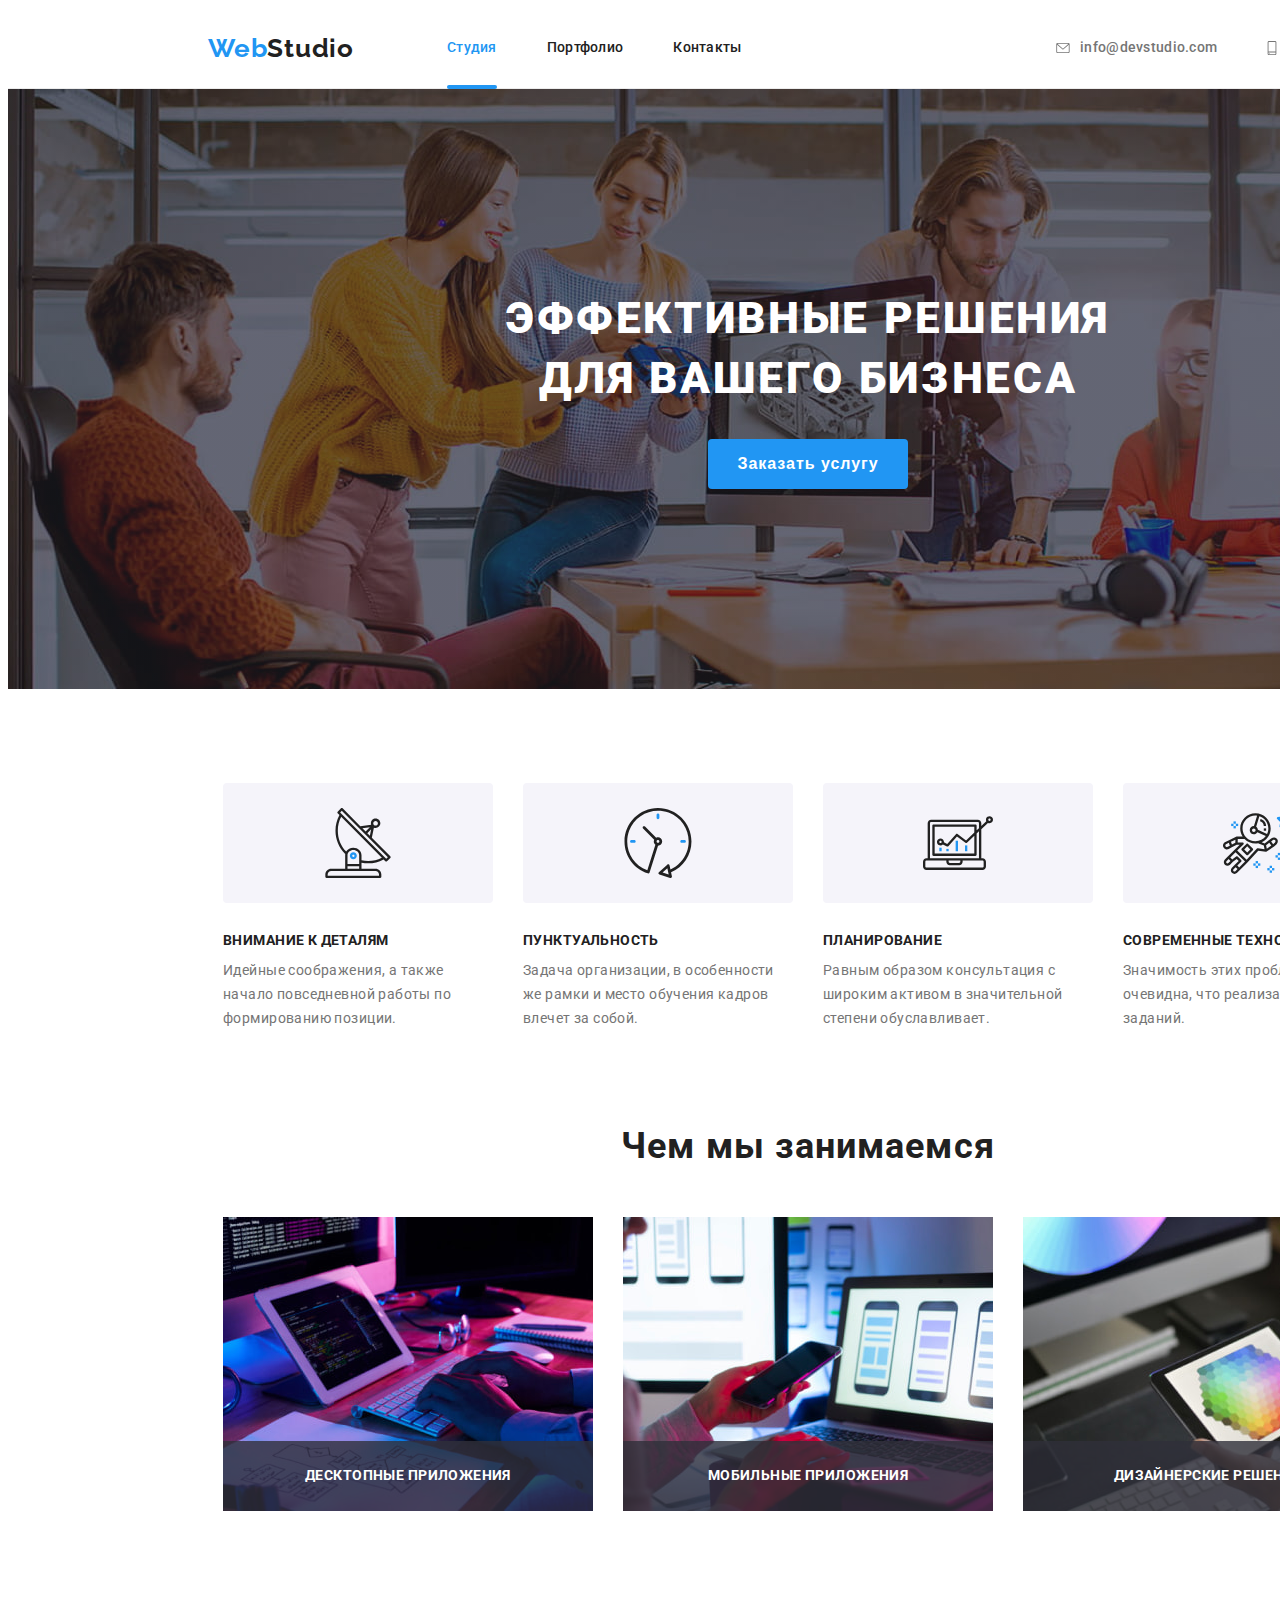
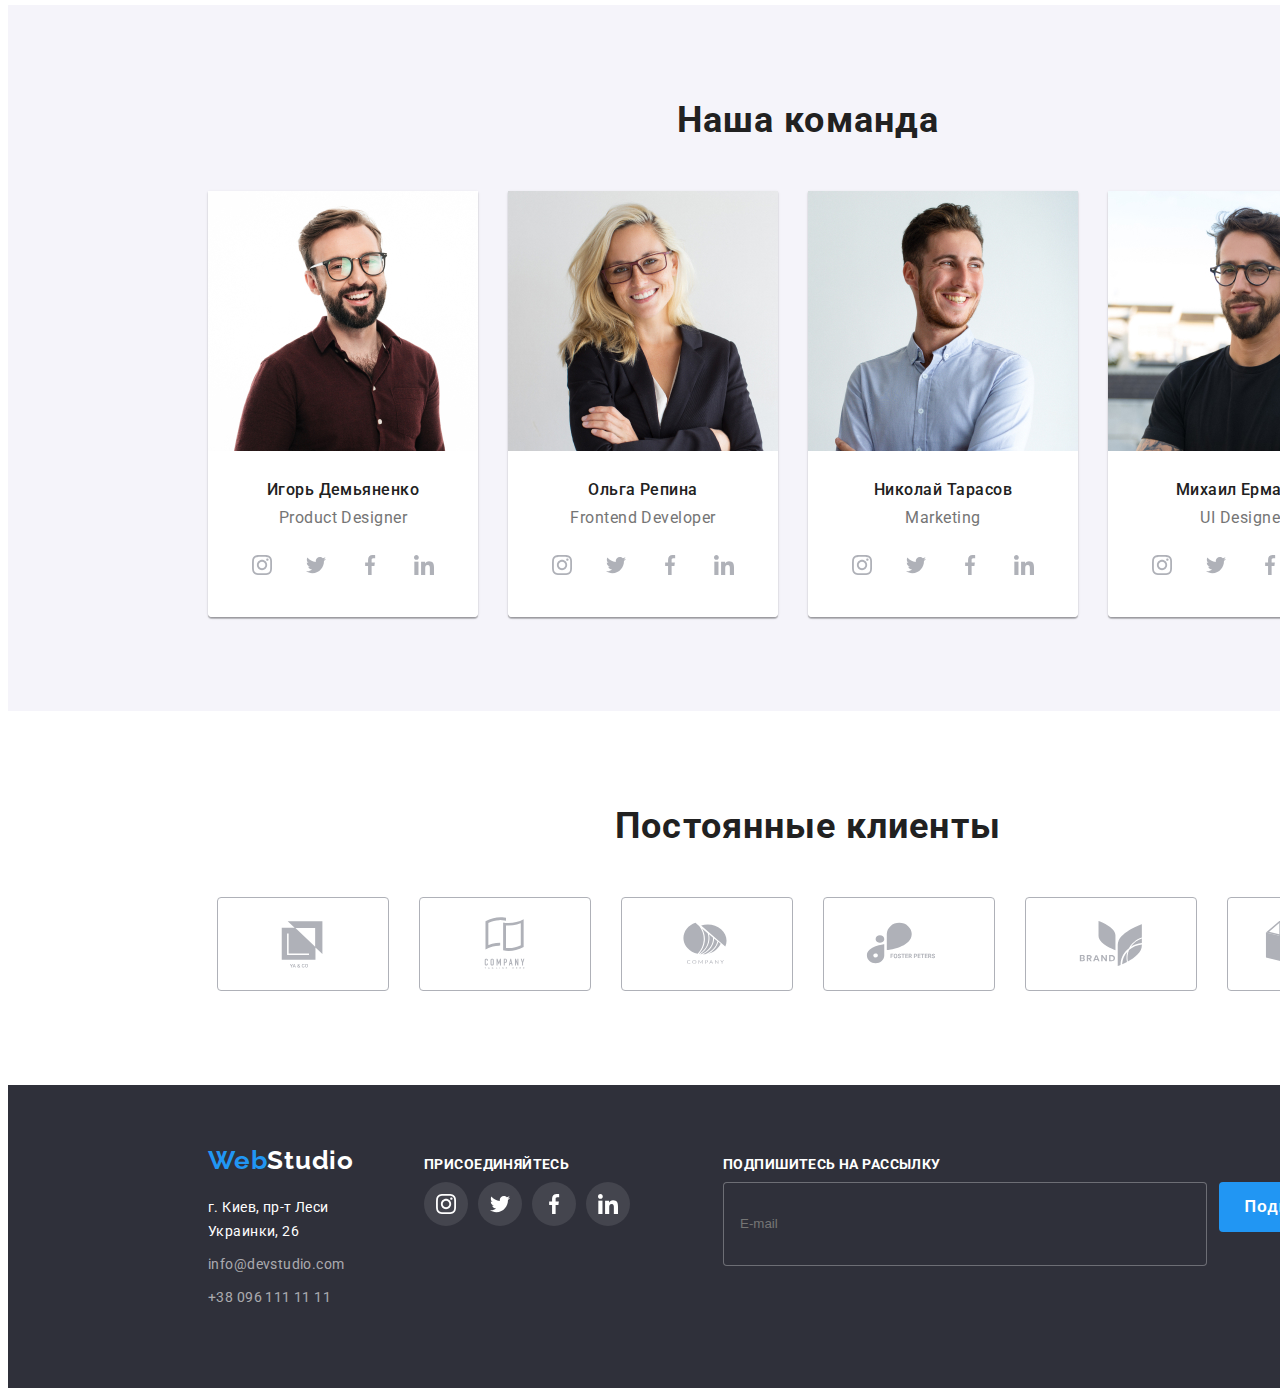
==== commit aa8c98b9: "Сделал исправления, добавил выравнивание" ====
--- a/index.html
+++ b/index.html
@@ -18,7 +18,7 @@
 
 <body>
   <!--HEADER-->
-  <header class="header">
+  <header class="header section-align">
     <div class="container header__container">
       <nav class="navigation">
         <a class="logo link" href="./index.html">Web<span class="logo__content-black">Studio</span></a>
@@ -34,6 +34,7 @@
           </li>
         </ul>
       </nav>
+
       <button class="mobile-menu-btn" data-menu-open>
         <svg class="mobile-menu-btn__icon" width="40" height="40">
           <use href="./images/icons.svg#burger"></use>
@@ -100,7 +101,7 @@
   <!-- MAIN BLOCK -->
   <main>
     <!-- HERO SECTION -->
-    <section class="hero">
+    <section class="hero section-align">
       <div class="container hero-container">
         <h1 class="hero__title">Эффективные решения для вашего бизнеса</h1>
         <button class="btn modal__btn" type="button" data-modal-open>Заказать услугу</button>
@@ -108,7 +109,7 @@
     </section>
 
     <!-- ADVANTAGE SECTION -->
-    <section class="advantage section">
+    <section class="advantage section section-align">
       <div class="container">
         <ul class="advantage__list list">
           <li class="advantage__item">
@@ -160,7 +161,7 @@
     </section>
 
     <!-- SERVICES SECTION -->
-    <section class="services">
+    <section class="services section-align">
       <div class="container">
         <h2 class="title">Чем мы занимаемся</h2>
         <ul class="services__list list">
@@ -188,7 +189,7 @@
     </section>
 
     <!-- OUR TEAM SECTION -->
-    <section class="our-team section">
+    <section class="our-team section section-align">
       <div class="container">
         <h2 class="title">Наша команда</h2>
         <ul class="our-team__list list">
@@ -383,7 +384,7 @@
     </section>
 
     <!-- CLIENTS -->
-    <section class="clients section">
+    <section class="clients section section-align">
       <div class="container">
         <h2 class="title">Постоянные клиенты</h2>
         <ul class="clients__list list">
@@ -435,7 +436,7 @@
   </main>
 
   <!-- FOOTER -->
-  <footer class="footer">
+  <footer class="footer section-align">
     <div class="container footer__container">
       <div class="footer__container-tab">
         <div class="footer__block">
--- a/css/main.min.css
+++ b/css/main.min.css
@@ -1,2 +1,2 @@
-:root{--primary-font-family: 'Roboto', sans-serif;--secondary-font-family: 'Raleway', sans-serif;--accent-color: #212121;--brand-color: #2196f3;--text-color: #757575;--hover-color: #188ce8}.visually-hidden{position:absolute;width:1px;height:1px;margin:-1px;border:0;padding:0;white-space:nowrap;clip-path:inset(100%);clip:rect(0 0 0 0);overflow:hidden}h1,h2,h3,h4,h5,h6,p{margin-top:0;margin-bottom:0}ul,ol{margin-top:0;margin-bottom:0;padding-left:0}img{display:block}.link{text-decoration:none}.list{list-style:none}body{font-family:var(--primary-font-family);color:var(--accent-color)}.container{width:100%;padding-left:15px;padding-right:15px}@media screen and (min-width: 480px){.container{width:480px;margin-left:auto;margin-right:auto}}@media screen and (min-width: 768px){.container{width:768px}}@media screen and (min-width: 1200px){.container{width:1200px}}@media screen and (max-width: 1200px){.section{padding-top:60px;padding-bottom:60px}}@media screen and (min-width: 1200px){.section{padding-top:94px;padding-bottom:94px}}@media screen and (max-width: 768px){.mobile-menu{position:fixed;left:0;top:0;width:100%;height:100%;background-color:#fff;opacity:0;visibility:hidden;pointer-events:none}.mobile-menu.is-open{opacity:1;visibility:visible;pointer-events:auto;transition:opacity 250ms cubic-bezier(0.4, 0, 0.2, 1),visibility 250ms cubic-bezier(0.4, 0, 0.2, 1)}.mobile-menu__container{position:relative;padding-top:48px;padding-bottom:48px;padding-left:28px}.mobile-menu__close-btn{position:absolute;top:10px;right:15px;background-color:transparent;border:0;padding:0;line-height:0;transition:fill 250ms cubic-bezier(0.4, 0, 0.2, 1)}.mobile-menu__close-btn:hover,.mobile-menu__close-btn:focus{fill:var(--brand-color)}.mobile-menu__nav{margin-bottom:302px}.mobile-menu__nav .link.current{color:var(--brand-color)}.mobile-menu__nav-item:not(:last-child){margin-bottom:32px}.mobile-menu__nav-link{font-weight:500;font-size:40px;line-height:1.18;text-align:center;letter-spacing:0.02em;color:var(--accent-color);transition:color 250ms cubic-bezier(0.4, 0, 0.2, 1)}.mobile-menu__nav-link:hover,.mobile-menu__nav-link:focus{color:var(--brand-color)}.mobile-menu__contacts{display:inline-block;margin-bottom:64px}.mobile-menu__tel{display:block;margin-bottom:32px;font-weight:500;font-size:34px;line-height:1.18;letter-spacing:0.02em;color:var(--brand-color)}.mobile-menu__mail{display:block;font-weight:500;font-size:24px;line-height:1.17;letter-spacing:0.02em;color:var(--text-color)}.mobile-menu__social-list{display:flex}.mobile-menu__social-item:not(:last-child){margin-right:20px}.mobile-menu__social-link{font-weight:500;font-size:18px;line-height:1.22;letter-spacing:0.02em;color:var(--brand-color)}}@media screen and (min-width: 768px){.mobile-menu{display:none}}.logo{font-family:var(--secondary-font-family);font-weight:700;font-size:24px;line-height:1.17;letter-spacing:0.03em;color:var(--brand-color)}.logo__content-black{color:var(--accent-color)}.logo__content-white{color:#fff}@media screen and (min-width: 1200px){.logo{font-size:26px;line-height:1.19}}.btn{min-width:200px;height:50px;border:0;border-radius:4px;font-weight:700;font-size:16px;line-height:1.88;letter-spacing:0.06em;cursor:pointer;color:#ffffff;background-color:var(--brand-color);transition:background-color 250ms cubic-bezier(0.4, 0, 0.2, 1)}.btn:hover,.btn:focus{background-color:var(--hover-color)}.header-item{font-weight:700;font-size:14px;line-height:1.14;letter-spacing:0.03em;text-transform:uppercase}.social-link{display:flex;align-items:center;justify-content:center;width:44px;height:44px;border-radius:50%}.title{font-weight:700;text-align:center;letter-spacing:0.03em}@media screen and (max-width: 1200px){.title{margin-bottom:30px;font-size:28px;line-height:1.18}}@media screen and (min-width: 1200px){.title{margin-bottom:50px;font-size:36px;line-height:1.17}}.backdrop{position:fixed;top:0;left:0;width:100%;height:100%;background-color:rgba(0,0,0,0.2);transition:opacity 250ms linear, visibility 250ms linear}.backdrop.is-hidden{opacity:0;visibility:hidden;pointer-events:none}.modal{position:absolute;top:50%;left:50%;transform:translate(-50%, -50%);padding:40px;background-color:#fff;box-shadow:0px 1px 3px rgba(0,0,0,0.12),0px 1px 1px rgba(0,0,0,0.14),0px 2px 1px rgba(0,0,0,0.2);border-radius:4px}.modal-btn__close{position:absolute;top:8px;right:8px;display:flex;justify-content:center;align-items:center;width:30px;height:30px;background-color:#fff;border:1px solid rgba(0,0,0,0.1);border-radius:50%;transition:fill 250ms cubic-bezier(0.4, 0, 0.2, 1)}.modal-btn__close:hover,.modal-btn__close:focus{fill:var(--brand-color)}@media screen and (max-width: 1200px){.modal{width:450px;height:609px}}@media screen and (min-width: 1200px){.modal{width:528px;height:581px}}.contact-form{display:flex;flex-direction:column}.contact-form__appeal{margin-bottom:12px;font-weight:700;font-size:20px;line-height:1.15;text-align:center;letter-spacing:0.03em;color:var(--accent-color)}.contact-form__span{display:block;margin-bottom:4px;font-weight:400;font-size:12px;line-height:1.17;letter-spacing:0.01em;color:var(--text-color)}.contact-form__wrapper{position:relative;display:block}.contact-form__input{display:block;margin-bottom:10px;width:100%;height:40px;padding-left:42px;border:1px solid rgba(33,33,33,0.2);border-radius:4px;transition:border-color 250ms cubic-bezier(0.4, 0, 0.2, 1)}.contact-form__input:focus{outline:none;border-color:var(--brand-color)}.contact-form__icon{position:absolute;left:12px;top:50%;transform:translateY(-50%);width:18px;height:18px;fill:var(--accent-color);transition:fill 250ms cubic-bezier(0.4, 0, 0.2, 1)}.contact-form__input:focus+.contact-form__icon{fill:var(--brand-color)}.contact-form__message{display:block;width:100%;height:120px;padding:12px 16px;resize:none;border:1px solid rgba(33,33,33,0.2);border-radius:4px;transition:border-color 250ms cubic-bezier(0.4, 0, 0.2, 1),fill 250ms cubic-bezier(0.4, 0, 0.2, 1)}.contact-form__message:focus{outline:none;border-color:var(--brand-color)}.checkbox__label{display:flex;align-items:center;margin-top:20px;margin-bottom:30px;font-weight:400;font-size:14px;line-height:1.71;letter-spacing:0.03em;color:var(--text-color)}.checkbox__label::before{display:block;width:16px;height:15px;margin-left:14px;margin-right:7px;border:1px solid var(--accent-color);border-radius:2px;cursor:pointer;content:'';transition:background-color 250ms cubic-bezier(0.4, 0, 0.2, 1),background-image 250ms cubic-bezier(0.4, 0, 0.2, 1),border 250ms cubic-bezier(0.4, 0, 0.2, 1)}.contact-form__checkbox:checked+.checkbox__label::before{background-color:var(--brand-color);background-image:url(../images/checkmark.svg);background-position:center;background-repeat:no-repeat;border:0}.contact-form__checkbox:focus+.checkbox__label::before{border:1px solid var(--brand-color)}.checkbox__policy{display:block;font-weight:400;letter-spacing:0.03em;color:var(--text-color)}.checkbox__link{font-weight:400;letter-spacing:0.03em;text-decoration-line:underline;color:var(--brand-color)}.contact-form__btn{align-self:center;transition:box-shadow 250ms cubic-bezier(0.4, 0, 0.2, 1)}.contact-form__btn:hover,.contact-form__btn:focus{box-shadow:0px 4px 4px rgba(0,0,0,0.15)}@media screen and (max-width: 1200px){.contact-form__appeal{line-height:1.5}.checkbox__label::before{margin-left:0}.checkbox__policy{font-size:12px;line-height:1.17}.checkbox__link{font-size:12px;line-height:1.17}}@media screen and (min-width: 1200px){.checkbox__policy{font-size:14px;line-height:1.71}.checkbox__link{font-size:14px;line-height:1.71}}.header{padding-top:10px;padding-bottom:10px;border-bottom:1px solid #ececec}.header__container{display:flex;align-items:center;justify-content:space-between}@media screen and (max-width: 768px){.menu{display:none}.header__contacts{display:none}.mobile-menu-btn{background-color:transparent;border:0;padding:0;line-height:0;transition:fill 250ms cubic-bezier(0.4, 0, 0.2, 1)}.mobile-menu-btn:hover,.mobile-menu-btn:focus{fill:var(--brand-color)}}@media screen and (min-width: 768px){.header{padding-top:0;padding-bottom:0}.mobile-menu-btn{display:none}.navigation{display:flex;align-items:center}.menu{display:flex;margin-left:88px}.menu .link.current{color:var(--brand-color)}.menu__item{position:relative}.menu__item:not(:last-child){margin-right:50px}.menu__link{display:block;padding-top:32px;padding-bottom:32px;font-weight:500;font-size:14px;line-height:1.14;letter-spacing:0.02em;color:var(--accent-color);transition:color 250ms cubic-bezier(0.4, 0, 0.2, 1)}.menu__link:hover,.menu__link:focus{color:var(--brand-color)}.menu__link.current::after{position:absolute;content:'';width:100%;height:4px;left:0;bottom:-1px;background:var(--brand-color);border-radius:2px}.header__contacts{display:block}.contact__item:not(:last-child){margin-bottom:10px}.contact__link{display:flex;align-items:center;font-weight:500;font-size:12px;line-height:1.17;letter-spacing:0.02em;color:var(--text-color)}.contact__icon{margin-right:8px;fill:var(--text-color)}.contact__icon--mail{width:14px;height:10px}.contact__icon--number{width:10px;height:14px}}@media screen and (min-width: 1200px){.menu{margin-left:93px}.header__contacts{display:flex}.contact__item:not(:last-child){margin-right:50px;margin-bottom:0}.contact__link{font-size:14px;line-height:1.14;transition:color 250ms cubic-bezier(0.4, 0, 0.2, 1)}.contact__link:hover,.contact__link:focus{color:var(--brand-color)}.contact__icon{margin-right:10px;fill:var(--text-color);transition:fill 250ms cubic-bezier(0.4, 0, 0.2, 1)}.contact__link:hover .contact__icon,.contact__link:focus .contact__icon{fill:var(--brand-color)}}.hero{margin-left:auto;margin-right:auto;padding-top:118px;padding-bottom:118px;background-repeat:no-repeat;background-color:#2f303a;background-position:center}.hero__title{margin-left:auto;margin-right:auto;width:360px;height:84px;font-weight:900;font-size:26px;line-height:1.62;text-align:center;letter-spacing:0.06em;text-transform:uppercase;color:#fff;margin-bottom:30px}.modal__btn{display:block;margin-left:auto;margin-right:auto}@media screen and (max-width: 768px){.hero{max-width:480px;background-image:linear-gradient(rgba(47,48,58,0.4), rgba(47,48,58,0.4)),url("/images/hero/hero-bg-mob .jpg");background-size:cover, 480px}}@media screen and (max-width: 768px) and (min-device-pixel-ratio: 2), screen and (max-width: 768px) and (min-resolution: 192dpi), screen and (max-width: 768px) and (min-resolution: 2dppx){.hero{background-image:linear-gradient(rgba(47,48,58,0.4), rgba(47,48,58,0.4)),url("/images/hero/hero-bg-mob@2x .jpg")}}@media screen and (min-width: 768px){.hero{max-width:768px;background-image:linear-gradient(rgba(47,48,58,0.4), rgba(47,48,58,0.4)),url("/images/hero/hero-bg-tab.jpg");background-size:cover, 768px}}@media screen and (min-width: 768px) and (min-device-pixel-ratio: 2), screen and (min-width: 768px) and (min-resolution: 192dpi), screen and (min-width: 768px) and (min-resolution: 2dppx){.hero{background-image:linear-gradient(rgba(47,48,58,0.4), rgba(47,48,58,0.4)),url("/images/hero/hero-bg-tab@2x.jpg")}}@media screen and (min-width: 1200px){.hero{max-width:1600px;padding-top:200px;padding-bottom:200px;background-image:linear-gradient(rgba(47,48,58,0.4), rgba(47,48,58,0.4)),url("/images/hero/hero-bg.jpg");background-size:cover, 1600px}}@media screen and (min-width: 1200px) and (min-device-pixel-ratio: 2), screen and (min-width: 1200px) and (min-resolution: 192dpi), screen and (min-width: 1200px) and (min-resolution: 2dppx){.hero{background-image:linear-gradient(rgba(47,48,58,0.4), rgba(47,48,58,0.4)),url("/images/hero/hero-bg@2x.jpg")}}@media screen and (min-width: 1200px){.hero__title{width:696px;height:120px;font-size:44px;line-height:1.36}}.advantage__item-block{display:flex;align-items:center;justify-content:center;height:120px;background-color:#f5f4fa;border-radius:4px;margin-bottom:30px}.advantage__header{margin-bottom:10px}.advantage__text{font-size:14px;line-height:1.71;letter-spacing:0.03em;color:var(--text-color)}@media screen and (max-width: 768px){.advantage__item{width:450px}.advantage__item:not(:last-child){margin-bottom:30px}.advantage__item-block{width:450x}.advantage__header{text-align:center}}@media screen and (min-width: 768px){.advantage__list{display:flex;flex-wrap:wrap;margin-top:-30px;margin-left:-30px}.advantage__item{width:354px;min-height:101px;margin-top:30px;margin-left:30px;flex-basis:calc((100% - 60px) / 2)}.advantage__item-block{width:354px}}@media screen and (min-width: 1200px){.advantage__list{display:flex;justify-content:center;flex-wrap:nowrap;margin-top:0px;margin-left:0px}.advantage__item{width:270px;min-height:101px;margin-top:0px;margin-left:0px;flex-basis:0}.advantage__item:not(:nth-child(4n)){margin-right:30px}.advantage__item-block{width:270px}}@media screen and (max-width: 1200px){.services{display:none}}@media screen and (min-width: 1200px){.services{display:flex;margin-bottom:94px}.services__list{display:flex;flex-wrap:wrap;justify-content:center}.services__item:not(:nth-child(3n)){margin-right:30px}.services__block{position:relative;width:370;left:294}.services__block-header{position:absolute;bottom:0;left:0;display:flex;align-items:center;justify-content:center;width:370px;height:70px;color:#ffffff;background:rgba(47,48,58,0.8)}}.our-team{background:#f5f4fa}.our-team__item{box-shadow:0px 1px 3px rgba(0,0,0,0.12),0px 1px 1px rgba(0,0,0,0.14),0px 2px 1px rgba(0,0,0,0.2);border-radius:0px 0px 4px 4px}.team__content{padding:30px 20px 24px;background-color:#fff;border-radius:0px 0px 4px 4px}.team__name{margin-bottom:10px;font-weight:500;font-size:16px;line-height:1.12;text-align:center;letter-spacing:0.03em}.team__profession{margin-bottom:16px;font-size:16px;line-height:1.12;text-align:center;letter-spacing:0.03em;color:var(--text-color)}.team__social-list{display:flex;justify-content:center}.team__social-item:not(:last-child){margin-right:10px}.team__social-link{background-color:#fff;transition:background-color 250ms cubic-bezier(0.4, 0, 0.2, 1)}.team__social-link:hover,.team__social-link:focus{background-color:var(--brand-color)}.team__social-icon{fill:#afb1b8;fill:#afb1b8;transition:fill 250ms cubic-bezier(0.4, 0, 0.2, 1)}.team__social-link:hover .team__social-icon,.team__social-link:focus .team__social-icon{fill:#fff}@media screen and (max-width: 768px){.our-team__item:not(:last-child){margin-bottom:30px}}@media screen and (min-width: 768px){.our-team__list{display:flex;flex-wrap:wrap;margin-top:-30px;margin-left:-30px}.our-team__item{margin-top:30px;margin-left:30px;flex-basis:calc((100% - 60px) / 2)}}@media screen and (min-width: 1200px){.our-team__list{display:flex;flex-wrap:wrap;margin-top:0;margin-left:0}.our-team__item{margin-top:0;margin-left:0;flex-basis:0}.our-team__item:not(:nth-child(4n)){margin-right:30px}.team__content{padding:30px 20px}}.clients__list{display:flex}.client__link{display:flex;align-items:center;justify-content:center;height:92px;border:1px solid #afb1b8;border-radius:4px;transition:border 250ms cubic-bezier(0.4, 0, 0.2, 1)}.client__link:hover,.client__link:focus{border:1px solid var(--brand-color)}.client__icon{fill:#afb1b8;transition:fill 250ms cubic-bezier(0.4, 0, 0.2, 1)}.client__link:hover .client__icon,.client__link:focus .client__icon{fill:var(--brand-color)}@media screen and (max-width: 768px){.clients__list{flex-wrap:wrap;margin-top:-30px;margin-left:-30px}.client__item{margin-top:30px;margin-left:30px;flex-basis:calc((100% - 60px) / 2)}.client__link{width:210px}}@media screen and (min-width: 768px){.clients__list{flex-wrap:wrap;margin-top:-30px;margin-left:-30px}.client__item{margin-top:30px;margin-left:30px;flex-basis:calc((100% - 90px) / 3)}.client__link{width:226px}}@media screen and (min-width: 1200px){.clients__list{justify-content:center;flex-wrap:nowrap;margin-top:0;margin-left:0}.client__item{margin-top:0;margin-left:0;flex-basis:0}.client__item:not(:last-child){margin-right:30px}.client__link{width:170px}}.footer{background-color:#2f303a;padding-top:60px;padding-bottom:60px}.footer__block-logo{display:flex;justify-content:center}.footer__contacts{margin-top:20px;display:flex;justify-content:center;font-style:normal;font-weight:400;font-size:14px;line-height:1.71;letter-spacing:0.03em;text-align:center}.footer-address__link{color:#ffffff}.footer-contact__link{color:rgba(255,255,255,0.6)}.footer__header{display:flex;justify-content:center;margin-bottom:20px;color:#fff}.footer-social__list{display:flex;justify-content:center}.footer-social__item:not(:last-child){margin-right:10px}.footer-social__link{background-color:rgba(255,255,255,0.1);transition:background-color 250ms cubic-bezier(0.4, 0, 0.2, 1)}.footer-social__link:hover,.footer-social__link:focus{background-color:var(--brand-color)}.footer-social__icon{fill:#fff;transition:fill 250ms cubic-bezier(0.4, 0, 0.2, 1)}.footer-social__link:hover .footer-social__icon,.footer-social__link:focus .footer-social__icon{fill:#fff}.subscription__form{display:block}.subscription__input{display:flex;margin-left:auto;margin-right:auto;width:450px;height:50px;padding:16px;margin-bottom:20px;color:rgba(255,255,255,0.6);border:1px solid rgba(255,255,255,0.3);border-radius:4px;background-color:#2f303a;transition:border 250ms cubic-bezier(0.4, 0, 0.2, 1)}.subscription__input:focus{outline:none;border:1px solid var(--brand-color)}.subscription__btn{margin-left:auto;margin-right:auto;display:flex;justify-content:center;align-items:center;transition:background-color 250ms cubic-bezier(0.4, 0, 0.2, 1)}.subscription__btn:hover,.subscription__btn:focus{background-color:var(--hover-color)}.subscription__icon{margin-left:10px;fill:#fff}@media screen and (max-width: 768px){.footer__block{margin-bottom:60px}.footer-social__block{margin-bottom:60px}}@media screen and (min-width: 768px){.footer__container-tab{display:flex;justify-content:center;margin-bottom:60px}.footer__block{margin-right:165px}}@media screen and (min-width: 1200px){.footer__container{display:flex;align-items:baseline}.footer__container :not(:last-child){margin-bottom:9px}.footer__container-tab{align-items:baseline;margin-right:93px}.footer__block{margin-right:70px}.footer__block-logo{display:block}.footer__contacts{text-align:left}.footer__header{display:block}.subscription__form{display:inline-flex}.subscription__input{width:358px;height:50px;margin-right:12px}}.filter__list{display:flex;justify-content:center;margin-bottom:50px}.filter__item:not(:last-child){margin-right:8px}.filter__btn{padding:6px 22px;border:0;border-radius:4px;font-weight:500;font-size:16px;line-height:1.62;letter-spacing:0.03em;color:var(--accent-color);background:#f5f4fa;transition:color 250ms cubic-bezier(0.4, 0, 0.2, 1),background-color 250ms cubic-bezier(0.4, 0, 0.2, 1),box-shadow 250ms cubic-bezier(0.4, 0, 0.2, 1)}.filter__btn:hover,.filter__btn:focus{color:#fff;background-color:var(--brand-color);cursor:pointer;box-shadow:0px 3px 1px rgba(0,0,0,0.1),0px 1px 2px rgba(0,0,0,0.08),0px 2px 2px rgba(0,0,0,0.12)}.projects__list{display:flex;flex-wrap:wrap;margin-top:-30px;margin-left:-30px}.project__item{margin-top:30px;margin-left:30px;flex-basis:calc((100% - 90px) / 3)}.project__link{display:block;transition:box-shadow 250ms cubic-bezier(0.4, 0, 0.2, 1)}.project__link:hover,.project__link:focus{box-shadow:0px 1px 1px rgba(0,0,0,0.12),0px 4px 4px rgba(0,0,0,0.06),1px 4px 6px rgba(0,0,0,0.16)}.portfolio{position:relative;overflow:hidden}.portfolio__text-overlay{position:absolute;width:100%;height:100%;top:0;left:0;padding:63px 24px;font-weight:400;font-size:18px;line-height:1.56;letter-spacing:0.03em;color:#ffffff;background-color:rgba(33,150,243,0.9);transform:translateY(100%);transition:transform 250ms cubic-bezier(0.4, 0, 0.2, 1)}.project__link:hover .portfolio__text-overlay,.project__link:focus .portfolio__text-overlay{transform:translateY(0)}.project__block{padding:20px 24px;border-left:1px solid #eeeeee;border-right:1px solid #eeeeee;border-bottom:1px solid #eeeeee}.project__title{margin-bottom:4px;font-weight:700;font-size:18px;line-height:2;letter-spacing:0.06em;color:var(--accent-color)}.project__type{font-size:16px;line-height:1.88;letter-spacing:0.03em;color:var(--text-color)}
+:root{--primary-font-family: 'Roboto', sans-serif;--secondary-font-family: 'Raleway', sans-serif;--accent-color: #212121;--brand-color: #2196f3;--text-color: #757575;--hover-color: #188ce8}.visually-hidden{position:absolute;width:1px;height:1px;margin:-1px;border:0;padding:0;white-space:nowrap;clip-path:inset(100%);clip:rect(0 0 0 0);overflow:hidden}h1,h2,h3,h4,h5,h6,p{margin-top:0;margin-bottom:0}ul,ol{margin-top:0;margin-bottom:0;padding-left:0}img{display:block}.link{text-decoration:none}.list{list-style:none}body{font-family:var(--primary-font-family);color:var(--accent-color)}.container{width:100%;padding-left:15px;padding-right:15px}@media screen and (min-width: 480px){.container{width:480px;margin-left:auto;margin-right:auto}}@media screen and (min-width: 768px){.container{width:768px}}@media screen and (min-width: 1200px){.container{width:1200px}}.section-align{margin-left:auto;margin-right:auto}@media screen and (max-width: 768px){.section-align{width:480px}}@media screen and (min-width: 768px){.section-align{width:768px}}@media screen and (min-width: 1200px){.section-align{width:1600px}}@media screen and (max-width: 1200px){.section{padding-top:60px;padding-bottom:60px}}@media screen and (min-width: 1200px){.section{padding-top:94px;padding-bottom:94px}}@media screen and (max-width: 768px){.mobile-menu{position:fixed;left:0;top:0;width:100%;height:100%;background-color:#fff;opacity:0;visibility:hidden;pointer-events:none;z-index:2}.mobile-menu.is-open{opacity:1;visibility:visible;pointer-events:auto;transition:opacity 250ms cubic-bezier(0.4, 0, 0.2, 1),visibility 250ms cubic-bezier(0.4, 0, 0.2, 1)}.mobile-menu__container{position:relative;padding-top:48px;padding-bottom:48px;padding-left:28px}.mobile-menu__close-btn{position:absolute;top:10px;right:15px;background-color:transparent;border:0;padding:0;line-height:0;transition:fill 250ms cubic-bezier(0.4, 0, 0.2, 1)}.mobile-menu__close-btn:hover,.mobile-menu__close-btn:focus{fill:var(--brand-color)}.mobile-menu__nav{margin-bottom:302px}.mobile-menu__nav .link.current{color:var(--brand-color)}.mobile-menu__nav-item:not(:last-child){margin-bottom:32px}.mobile-menu__nav-link{font-weight:500;font-size:40px;line-height:1.18;text-align:center;letter-spacing:0.02em;color:var(--accent-color);transition:color 250ms cubic-bezier(0.4, 0, 0.2, 1)}.mobile-menu__nav-link:hover,.mobile-menu__nav-link:focus{color:var(--brand-color)}.mobile-menu__contacts{display:inline-block;margin-bottom:64px}.mobile-menu__tel{display:block;margin-bottom:32px;font-weight:500;font-size:34px;line-height:1.18;letter-spacing:0.02em;color:var(--brand-color)}.mobile-menu__mail{display:block;font-weight:500;font-size:24px;line-height:1.17;letter-spacing:0.02em;color:var(--text-color)}.mobile-menu__social-list{display:flex}.mobile-menu__social-item::after{content:'';margin-left:15px;border:1px solid rgba(33,33,33,0.2);transform:rotate(90deg)}.mobile-menu__social-item:last-child:after{content:'';border:none}.mobile-menu__social-item:not(:last-child){margin-right:20px}.mobile-menu__social-link{font-weight:500;font-size:18px;line-height:1.22;letter-spacing:0.02em;color:var(--brand-color)}}@media screen and (min-width: 768px){.mobile-menu{display:none}}.logo{font-family:var(--secondary-font-family);font-weight:700;font-size:24px;line-height:1.17;letter-spacing:0.03em;color:var(--brand-color)}.logo__content-black{color:var(--accent-color)}.logo__content-white{color:#fff}@media screen and (min-width: 1200px){.logo{font-size:26px;line-height:1.19}}.btn{min-width:200px;height:50px;border:0;border-radius:4px;font-weight:700;font-size:16px;line-height:1.88;letter-spacing:0.06em;cursor:pointer;color:#ffffff;background-color:var(--brand-color);transition:background-color 250ms cubic-bezier(0.4, 0, 0.2, 1)}.btn:hover,.btn:focus{background-color:var(--hover-color)}.header-item{font-weight:700;font-size:14px;line-height:1.14;letter-spacing:0.03em;text-transform:uppercase}.social-link{display:flex;align-items:center;justify-content:center;width:44px;height:44px;border-radius:50%}.title{font-weight:700;text-align:center;letter-spacing:0.03em}@media screen and (max-width: 1200px){.title{margin-bottom:30px;font-size:28px;line-height:1.18}}@media screen and (min-width: 1200px){.title{margin-bottom:50px;font-size:36px;line-height:1.17}}.backdrop{position:fixed;top:0;left:0;width:100%;height:100%;background-color:rgba(0,0,0,0.2);transition:opacity 250ms linear, visibility 250ms linear}.backdrop.is-hidden{opacity:0;visibility:hidden;pointer-events:none}.modal{position:absolute;top:50%;left:50%;transform:translate(-50%, -50%);padding:40px;background-color:#fff;box-shadow:0px 1px 3px rgba(0,0,0,0.12),0px 1px 1px rgba(0,0,0,0.14),0px 2px 1px rgba(0,0,0,0.2);border-radius:4px}.modal-btn__close{position:absolute;top:8px;right:8px;display:flex;justify-content:center;align-items:center;width:30px;height:30px;background-color:#fff;border:1px solid rgba(0,0,0,0.1);border-radius:50%;transition:fill 250ms cubic-bezier(0.4, 0, 0.2, 1)}.modal-btn__close:hover,.modal-btn__close:focus{fill:var(--brand-color)}@media screen and (max-width: 1200px){.modal{width:450px;height:609px}}@media screen and (min-width: 1200px){.modal{width:528px;height:581px}}.contact-form{display:flex;flex-direction:column}.contact-form__appeal{margin-bottom:12px;font-weight:700;font-size:20px;line-height:1.15;text-align:center;letter-spacing:0.03em;color:var(--accent-color)}.contact-form__span{display:block;margin-bottom:4px;font-weight:400;font-size:12px;line-height:1.17;letter-spacing:0.01em;color:var(--text-color)}.contact-form__wrapper{position:relative;display:block}.contact-form__input{display:block;margin-bottom:10px;width:100%;height:40px;padding-left:42px;border:1px solid rgba(33,33,33,0.2);border-radius:4px;transition:border-color 250ms cubic-bezier(0.4, 0, 0.2, 1)}.contact-form__input:focus{outline:none;border-color:var(--brand-color)}.contact-form__icon{position:absolute;left:12px;top:50%;transform:translateY(-50%);width:18px;height:18px;fill:var(--accent-color);transition:fill 250ms cubic-bezier(0.4, 0, 0.2, 1)}.contact-form__input:focus+.contact-form__icon{fill:var(--brand-color)}.contact-form__message{display:block;width:100%;height:120px;padding:12px 16px;resize:none;border:1px solid rgba(33,33,33,0.2);border-radius:4px;transition:border-color 250ms cubic-bezier(0.4, 0, 0.2, 1),fill 250ms cubic-bezier(0.4, 0, 0.2, 1)}.contact-form__message:focus{outline:none;border-color:var(--brand-color)}.checkbox__label{display:flex;align-items:center;margin-top:20px;margin-bottom:30px;font-weight:400;font-size:14px;line-height:1.71;letter-spacing:0.03em;color:var(--text-color)}.checkbox__label::before{display:block;width:16px;height:15px;margin-left:14px;margin-right:7px;border:1px solid var(--accent-color);border-radius:2px;cursor:pointer;content:'';transition:background-color 250ms cubic-bezier(0.4, 0, 0.2, 1),background-image 250ms cubic-bezier(0.4, 0, 0.2, 1),border 250ms cubic-bezier(0.4, 0, 0.2, 1)}.contact-form__checkbox:checked+.checkbox__label::before{background-color:var(--brand-color);background-image:url(../images/checkmark.svg);background-position:center;background-repeat:no-repeat;border:0}.contact-form__checkbox:focus+.checkbox__label::before{border:1px solid var(--brand-color)}.checkbox__policy{display:block;font-weight:400;letter-spacing:0.03em;color:var(--text-color)}.checkbox__link{font-weight:400;letter-spacing:0.03em;text-decoration-line:underline;color:var(--brand-color)}.contact-form__btn{align-self:center;transition:box-shadow 250ms cubic-bezier(0.4, 0, 0.2, 1)}.contact-form__btn:hover,.contact-form__btn:focus{box-shadow:0px 4px 4px rgba(0,0,0,0.15)}@media screen and (max-width: 1200px){.contact-form__appeal{line-height:1.5}.checkbox__label::before{margin-left:0}.checkbox__policy{font-size:12px;line-height:1.17}.checkbox__link{font-size:12px;line-height:1.17}}@media screen and (min-width: 1200px){.checkbox__policy{font-size:14px;line-height:1.71}.checkbox__link{font-size:14px;line-height:1.71}}.header{padding-top:10px;padding-bottom:10px;border-bottom:1px solid #ececec}.header__container{display:flex;align-items:center;justify-content:space-between}@media screen and (max-width: 768px){.menu{display:none}.header__contacts{display:none}.mobile-menu-btn{background-color:transparent;border:0;padding:0;line-height:0;transition:fill 250ms cubic-bezier(0.4, 0, 0.2, 1)}.mobile-menu-btn:hover,.mobile-menu-btn:focus{fill:var(--brand-color)}}@media screen and (min-width: 768px){.header{padding-top:0;padding-bottom:0}.mobile-menu-btn{display:none}.navigation{display:flex;align-items:center}.menu{display:flex;margin-left:88px}.menu .link.current{color:var(--brand-color)}.menu__item{position:relative}.menu__item:not(:last-child){margin-right:50px}.menu__link{display:block;padding-top:32px;padding-bottom:32px;font-weight:500;font-size:14px;line-height:1.14;letter-spacing:0.02em;color:var(--accent-color);transition:color 250ms cubic-bezier(0.4, 0, 0.2, 1)}.menu__link:hover,.menu__link:focus{color:var(--brand-color)}.menu__link.current::after{position:absolute;content:'';width:100%;height:4px;left:0;bottom:-1px;background:var(--brand-color);border-radius:2px}.header__contacts{display:block}.contact__item:not(:last-child){margin-bottom:10px}.contact__link{display:flex;align-items:center;font-weight:500;font-size:12px;line-height:1.17;letter-spacing:0.02em;color:var(--text-color)}.contact__icon{margin-right:8px;fill:var(--text-color)}.contact__icon--mail{width:14px;height:10px}.contact__icon--number{width:10px;height:14px}}@media screen and (min-width: 1200px){.menu{margin-left:93px}.header__contacts{display:flex}.contact__item:not(:last-child){margin-right:50px;margin-bottom:0}.contact__link{font-size:14px;line-height:1.14;transition:color 250ms cubic-bezier(0.4, 0, 0.2, 1)}.contact__link:hover,.contact__link:focus{color:var(--brand-color)}.contact__icon{margin-right:10px;fill:var(--text-color);transition:fill 250ms cubic-bezier(0.4, 0, 0.2, 1)}.contact__link:hover .contact__icon,.contact__link:focus .contact__icon{fill:var(--brand-color)}}.hero{padding-top:118px;padding-bottom:118px;background-repeat:no-repeat;background-color:#2f303a;background-position:center}.hero__title{margin-left:auto;margin-right:auto;width:360px;height:84px;font-weight:900;font-size:26px;line-height:1.62;text-align:center;letter-spacing:0.06em;text-transform:uppercase;color:#fff;margin-bottom:30px}.modal__btn{display:block;margin-left:auto;margin-right:auto}@media screen and (max-width: 768px){.hero{background-image:linear-gradient(rgba(47,48,58,0.4), rgba(47,48,58,0.4)),url("../images/hero/hero-bg-mob.jpg");background-size:cover, 480px}}@media screen and (max-width: 768px) and (min-device-pixel-ratio: 2), screen and (max-width: 768px) and (min-resolution: 192dpi), screen and (max-width: 768px) and (min-resolution: 2dppx){.hero{background-image:linear-gradient(rgba(47,48,58,0.4), rgba(47,48,58,0.4)),url("../images/hero/hero-bg-mob@2x.jpg")}}@media screen and (min-width: 768px){.hero{background-image:linear-gradient(rgba(47,48,58,0.4), rgba(47,48,58,0.4)),url("../images/hero/hero-bg-tab.jpg");background-size:cover, 768px}}@media screen and (min-width: 768px) and (min-device-pixel-ratio: 2), screen and (min-width: 768px) and (min-resolution: 192dpi), screen and (min-width: 768px) and (min-resolution: 2dppx){.hero{background-image:linear-gradient(rgba(47,48,58,0.4), rgba(47,48,58,0.4)),url("../images/hero/hero-bg-tab@2x.jpg")}}@media screen and (min-width: 1200px){.hero{padding-top:200px;padding-bottom:200px;background-image:linear-gradient(rgba(47,48,58,0.4), rgba(47,48,58,0.4)),url("../images/hero/hero-bg.jpg");background-size:cover, 1600px}}@media screen and (min-width: 1200px) and (min-device-pixel-ratio: 2), screen and (min-width: 1200px) and (min-resolution: 192dpi), screen and (min-width: 1200px) and (min-resolution: 2dppx){.hero{background-image:linear-gradient(rgba(47,48,58,0.4), rgba(47,48,58,0.4)),url("../images/hero/hero-bg@2x.jpg")}}@media screen and (min-width: 1200px){.hero__title{width:696px;height:120px;font-size:44px;line-height:1.36}}.advantage__item-block{display:flex;align-items:center;justify-content:center;height:120px;background-color:#f5f4fa;border-radius:4px;margin-bottom:30px}.advantage__header{margin-bottom:10px}.advantage__text{font-size:14px;line-height:1.71;letter-spacing:0.03em;color:var(--text-color)}@media screen and (max-width: 768px){.advantage__item{width:450px}.advantage__item:not(:last-child){margin-bottom:30px}.advantage__item-block{width:450x}.advantage__header{text-align:center}}@media screen and (min-width: 768px){.advantage__list{display:flex;flex-wrap:wrap;margin-top:-30px;margin-left:-30px}.advantage__item{width:354px;min-height:101px;margin-top:30px;margin-left:30px;flex-basis:calc((100% - 60px) / 2)}.advantage__item-block{width:354px}}@media screen and (min-width: 1200px){.advantage__list{display:flex;justify-content:center;flex-wrap:nowrap;margin-top:0px;margin-left:0px}.advantage__item{width:270px;min-height:101px;margin-top:0px;margin-left:0px;flex-basis:0}.advantage__item:not(:nth-child(4n)){margin-right:30px}.advantage__item-block{width:270px}}@media screen and (max-width: 1200px){.services{display:none}}@media screen and (min-width: 1200px){.services{display:flex;margin-bottom:94px}.services__list{display:flex;flex-wrap:wrap;justify-content:center}.services__item:not(:nth-child(3n)){margin-right:30px}.services__block{position:relative;width:370;left:294}.services__block-header{position:absolute;bottom:0;left:0;display:flex;align-items:center;justify-content:center;width:370px;height:70px;color:#ffffff;background:rgba(47,48,58,0.8)}}.our-team{background:#f5f4fa}.our-team__item{box-shadow:0px 1px 3px rgba(0,0,0,0.12),0px 1px 1px rgba(0,0,0,0.14),0px 2px 1px rgba(0,0,0,0.2);border-radius:0px 0px 4px 4px}.team__content{padding:30px 20px 24px;background-color:#fff;border-radius:0px 0px 4px 4px}.team__name{margin-bottom:10px;font-weight:500;font-size:16px;line-height:1.12;text-align:center;letter-spacing:0.03em}.team__profession{margin-bottom:16px;font-size:16px;line-height:1.12;text-align:center;letter-spacing:0.03em;color:var(--text-color)}.team__social-list{display:flex;justify-content:center}.team__social-item:not(:last-child){margin-right:10px}.team__social-link{background-color:#fff;transition:background-color 250ms cubic-bezier(0.4, 0, 0.2, 1)}.team__social-link:hover,.team__social-link:focus{background-color:var(--brand-color)}.team__social-icon{fill:#afb1b8;fill:#afb1b8;transition:fill 250ms cubic-bezier(0.4, 0, 0.2, 1)}.team__social-link:hover .team__social-icon,.team__social-link:focus .team__social-icon{fill:#fff}@media screen and (max-width: 768px){.our-team__item{width:450px;height:622px}.our-team__item:not(:last-child){margin-bottom:30px}}@media screen and (min-width: 768px){.our-team__list{display:flex;flex-wrap:wrap;margin-top:-30px;margin-left:-30px}.our-team__item{margin-top:30px;margin-left:30px;flex-basis:calc((100% - 60px) / 2)}}@media screen and (min-width: 1200px){.our-team__list{margin-top:0;margin-left:0}.our-team__item{margin-top:0;margin-left:0;flex-basis:0}.our-team__item:not(:nth-child(4n)){margin-right:30px}.team__content{padding:30px 20px}}.clients__list{display:flex}.client__link{display:flex;align-items:center;justify-content:center;height:92px;border:1px solid #afb1b8;border-radius:4px;transition:border 250ms cubic-bezier(0.4, 0, 0.2, 1)}.client__link:hover,.client__link:focus{border:1px solid var(--brand-color)}.client__icon{fill:#afb1b8;transition:fill 250ms cubic-bezier(0.4, 0, 0.2, 1)}.client__link:hover .client__icon,.client__link:focus .client__icon{fill:var(--brand-color)}@media screen and (max-width: 768px){.clients__list{flex-wrap:wrap;margin-top:-30px;margin-left:-30px}.client__item{margin-top:30px;margin-left:30px;flex-basis:calc((100% - 60px) / 2)}.client__link{width:210px}}@media screen and (min-width: 768px){.clients__list{flex-wrap:wrap;margin-top:-30px;margin-left:-30px}.client__item{margin-top:30px;margin-left:30px;flex-basis:calc((100% - 90px) / 3)}.client__link{width:226px}}@media screen and (min-width: 1200px){.clients__list{justify-content:center;flex-wrap:nowrap;margin-top:0;margin-left:0}.client__item{margin-top:0;margin-left:0;flex-basis:0}.client__item:not(:last-child){margin-right:30px}.client__link{width:170px}}.footer{background-color:#2f303a;padding-top:60px;padding-bottom:60px}.footer__block-logo{display:flex;justify-content:center}.footer__contacts{margin-top:20px;display:flex;justify-content:center;font-style:normal;font-weight:400;font-size:14px;line-height:1.71;letter-spacing:0.03em;text-align:center}.footer-address__link{color:#ffffff}.footer-contact__link{color:rgba(255,255,255,0.6)}.footer__header{display:flex;justify-content:center;margin-bottom:20px;color:#fff}.footer-social__list{display:flex;justify-content:center}.footer-social__item:not(:last-child){margin-right:10px}.footer-social__link{background-color:rgba(255,255,255,0.1);transition:background-color 250ms cubic-bezier(0.4, 0, 0.2, 1)}.footer-social__link:hover,.footer-social__link:focus{background-color:var(--brand-color)}.footer-social__icon{fill:#fff;transition:fill 250ms cubic-bezier(0.4, 0, 0.2, 1)}.footer-social__link:hover .footer-social__icon,.footer-social__link:focus .footer-social__icon{fill:#fff}.subscription__form{display:block}.subscription__input{display:flex;margin-left:auto;margin-right:auto;min-width:450px;height:50px;padding:16px;margin-bottom:20px;color:rgba(255,255,255,0.6);border:1px solid rgba(255,255,255,0.3);border-radius:4px;background-color:#2f303a;transition:border 250ms cubic-bezier(0.4, 0, 0.2, 1)}.subscription__input:focus{outline:none;border:1px solid var(--brand-color)}.subscription__btn{margin-left:auto;margin-right:auto;display:flex;justify-content:center;align-items:center;transition:background-color 250ms cubic-bezier(0.4, 0, 0.2, 1)}.subscription__btn:hover,.subscription__btn:focus{background-color:var(--hover-color)}.subscription__icon{margin-left:10px;fill:#fff}@media screen and (max-width: 768px){.footer__block{margin-bottom:60px}.footer-social__block{margin-bottom:60px}}@media screen and (min-width: 768px){.footer__container-tab{display:flex;justify-content:center;margin-bottom:60px}.footer__block{margin-right:165px}}@media screen and (min-width: 1200px){.footer__container{display:flex;align-items:baseline}.footer__container :not(:last-child){margin-bottom:9px}.footer__container-tab{align-items:baseline;margin-right:93px}.footer__block{margin-right:70px}.footer__block-logo{display:block}.footer__contacts{text-align:left}.footer__header{display:block}.subscription__form{display:inline-flex}.subscription__input{width:358px;height:50px;margin-right:12px}}.filter__list{display:flex}.filter__item:not(:last-child){margin-right:8px}.filter__btn{padding:6px 22px;border:0;border-radius:4px;font-weight:500;font-size:16px;line-height:1.62;letter-spacing:0.03em;color:var(--accent-color);background:#f5f4fa;transition:color 250ms cubic-bezier(0.4, 0, 0.2, 1),background-color 250ms cubic-bezier(0.4, 0, 0.2, 1),box-shadow 250ms cubic-bezier(0.4, 0, 0.2, 1)}.filter__btn:hover,.filter__btn:focus{color:#fff;background-color:var(--brand-color);cursor:pointer;box-shadow:0px 3px 1px rgba(0,0,0,0.1),0px 1px 2px rgba(0,0,0,0.08),0px 2px 2px rgba(0,0,0,0.12)}.projects__list{display:flex;flex-wrap:wrap}.project__link{display:block;transition:box-shadow 250ms cubic-bezier(0.4, 0, 0.2, 1)}.project__link:hover,.project__link:focus{box-shadow:0px 1px 1px rgba(0,0,0,0.12),0px 4px 4px rgba(0,0,0,0.06),1px 4px 6px rgba(0,0,0,0.16)}.portfolio{position:relative;overflow:hidden}.portfolio__text-overlay{position:absolute;width:100%;height:100%;top:0;left:0;font-weight:400;font-size:18px;line-height:1.56;letter-spacing:0.03em;color:#ffffff;background-color:rgba(33,150,243,0.9);transform:translateY(100%);transition:transform 250ms cubic-bezier(0.4, 0, 0.2, 1)}.project__link:hover .portfolio__text-overlay,.project__link:focus .portfolio__text-overlay{transform:translateY(0)}.project__block{padding:20px 24px;border-left:1px solid #eeeeee;border-right:1px solid #eeeeee;border-bottom:1px solid #eeeeee}.project__title{margin-bottom:4px;font-weight:700;font-size:18px;line-height:2;letter-spacing:0.06em;color:var(--accent-color)}.project__type{font-size:16px;line-height:1.88;letter-spacing:0.03em;color:var(--text-color)}@media screen and (max-width: 768px){.filter__list{flex-wrap:wrap;margin-bottom:25px}.filter__item{margin-bottom:15px}.project__item{margin-bottom:30px}.portfolio__text-overlay{padding:77px 24px}}@media screen and (min-width: 768px){.filter__list{justify-content:center;margin-bottom:30px}.projects__list{margin-top:-30px;margin-left:-30px}.project__item{margin-top:30px;margin-left:30px;flex-basis:calc((100% - 60px) / 2)}.project__block--height{height:146px}.portfolio__text-overlay{padding:49px 24px 77px}}@media screen and (min-width: 1200px){.filter__list{margin-bottom:50px}.project__item{flex-basis:calc((100% - 90px) / 3)}.project__block--height{height:110px}.portfolio__text-overlay{padding:63px 24px}}
 /*# sourceMappingURL=main.min.css.map */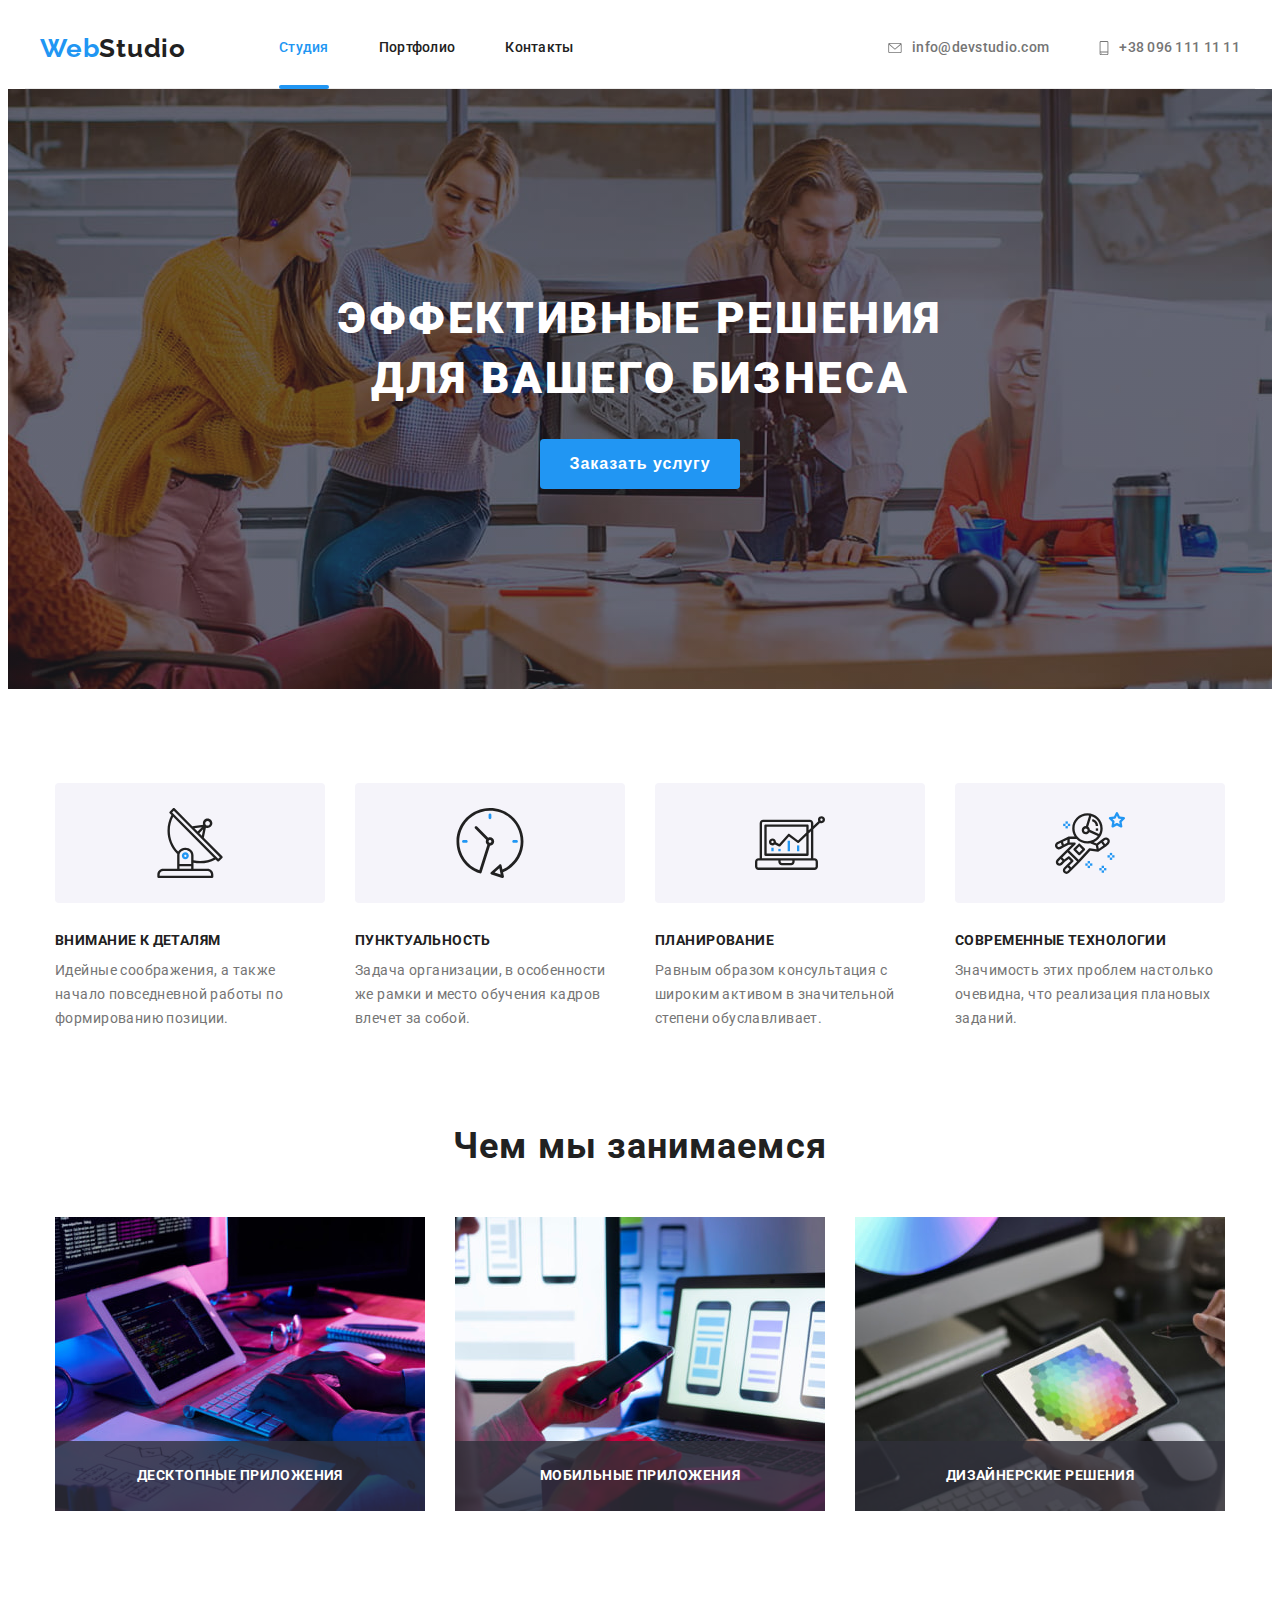
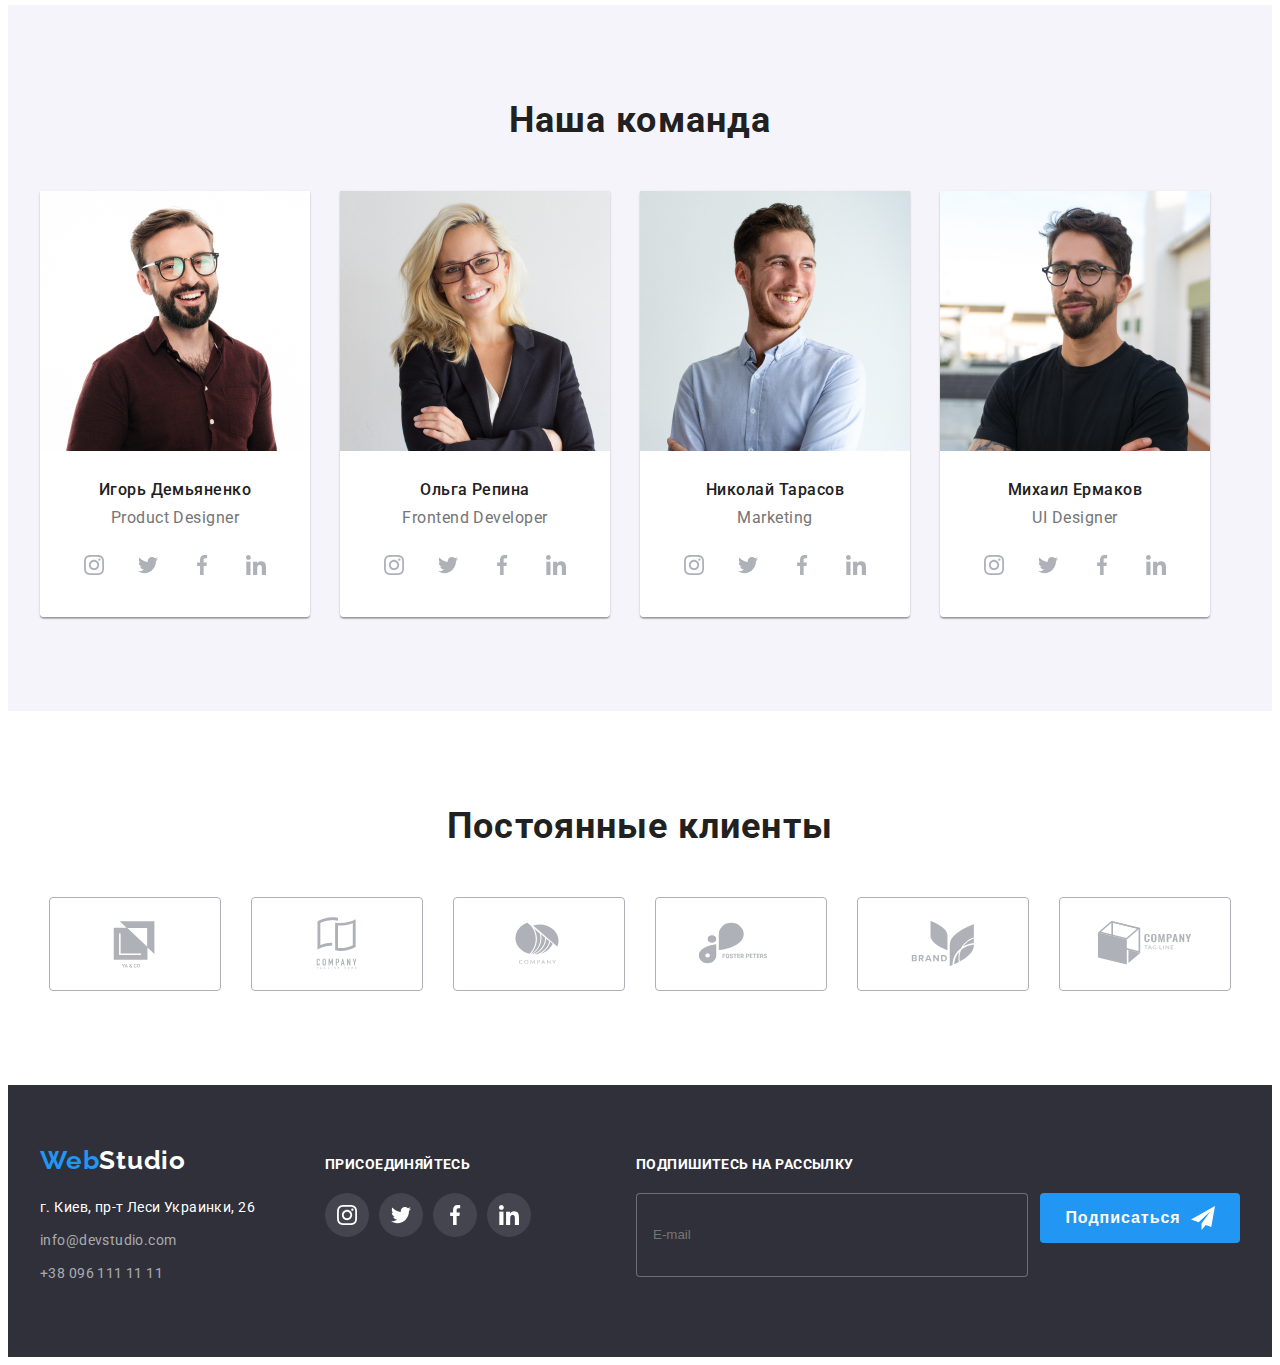
==== commit 1b3bd67c: "Доработки часть 1" ====
--- a/index.html
+++ b/index.html
@@ -101,15 +101,15 @@
   <!-- MAIN BLOCK -->
   <main>
     <!-- HERO SECTION -->
-    <section class="hero section-align">
-      <div class="container hero-container">
+    <section class="hero">
+      <div class="hero-container">
         <h1 class="hero__title">Эффективные решения для вашего бизнеса</h1>
         <button class="btn modal__btn" type="button" data-modal-open>Заказать услугу</button>
       </div>
     </section>
 
     <!-- ADVANTAGE SECTION -->
-    <section class="advantage section section-align">
+    <section class="advantage section">
       <div class="container">
         <ul class="advantage__list list">
           <li class="advantage__item">
@@ -161,26 +161,37 @@
     </section>
 
     <!-- SERVICES SECTION -->
-    <section class="services section-align">
+    <section class="services">
       <div class="container">
         <h2 class="title">Чем мы занимаемся</h2>
         <ul class="services__list list">
           <li class="services__item">
             <div class="services__block">
-              <img src="./images/services/services-img-1.jpg" alt="Работает на компьютере" height="294" width="370" />
+              <picture class="team_picture">
+                <source srcset="./images/services/services-img-1.jpg 1x, ./images/services/services-img-1@2x.jpg 2x"
+                  media="(min-width: 1200px)">
+                <img src="./images/services/services-img-1.jpg" alt="Работает на ноутбуке с телефоном" />
+              </picture>
               <h3 class="header-item services__block-header">Десктопные приложения</h3>
             </div>
           </li>
           <li class="services__item">
             <div class="services__block">
-              <img src="./images/services/services-img-2.jpg" alt="Работает на ноутбуке с телефоном" height="294"
-                width="370" />
+              <picture class="team_picture">
+                <source srcset="./images/services/services-img-2.jpg 1x, ./images/services/services-img-2@2x.jpg 2x"
+                  media="(min-width: 1200px)">
+                <img src="./images/services/services-img-2.jpg" alt="Работает на ноутбуке с телефоном" />
+              </picture>
               <h3 class="header-item services__block-header">Мобильные приложения</h3>
             </div>
           </li>
           <li class="services__item">
             <div class="services__block">
-              <img src="./images/services/services-img-3.jpg" alt="Работает на планшете" height="294" width="370" />
+              <picture class="team_picture">
+                <source srcset="./images/services/services-img-3.jpg 1x, ./images/services/services-img-3@2x.jpg 2x"
+                  media="(min-width: 1200px)">
+                <img src="./images/services/services-img-3.jpg" alt="Работает на ноутбуке с телефоном" />
+              </picture>
               <h3 class="header-item services__block-header">Дизайнерские решения</h3>
             </div>
           </li>
@@ -189,7 +200,7 @@
     </section>
 
     <!-- OUR TEAM SECTION -->
-    <section class="our-team section section-align">
+    <section class="our-team section">
       <div class="container">
         <h2 class="title">Наша команда</h2>
         <ul class="our-team__list list">
@@ -384,7 +395,7 @@
     </section>
 
     <!-- CLIENTS -->
-    <section class="clients section section-align">
+    <section class="clients section">
       <div class="container">
         <h2 class="title">Постоянные клиенты</h2>
         <ul class="clients__list list">
@@ -436,7 +447,7 @@
   </main>
 
   <!-- FOOTER -->
-  <footer class="footer section-align">
+  <footer class="footer">
     <div class="container footer__container">
       <div class="footer__container-tab">
         <div class="footer__block">
--- a/css/main.min.css
+++ b/css/main.min.css
@@ -1,2 +1,2 @@
-:root{--primary-font-family: 'Roboto', sans-serif;--secondary-font-family: 'Raleway', sans-serif;--accent-color: #212121;--brand-color: #2196f3;--text-color: #757575;--hover-color: #188ce8}.visually-hidden{position:absolute;width:1px;height:1px;margin:-1px;border:0;padding:0;white-space:nowrap;clip-path:inset(100%);clip:rect(0 0 0 0);overflow:hidden}h1,h2,h3,h4,h5,h6,p{margin-top:0;margin-bottom:0}ul,ol{margin-top:0;margin-bottom:0;padding-left:0}img{display:block}.link{text-decoration:none}.list{list-style:none}body{font-family:var(--primary-font-family);color:var(--accent-color)}.container{width:100%;padding-left:15px;padding-right:15px}@media screen and (min-width: 480px){.container{width:480px;margin-left:auto;margin-right:auto}}@media screen and (min-width: 768px){.container{width:768px}}@media screen and (min-width: 1200px){.container{width:1200px}}.section-align{margin-left:auto;margin-right:auto}@media screen and (max-width: 768px){.section-align{width:480px}}@media screen and (min-width: 768px){.section-align{width:768px}}@media screen and (min-width: 1200px){.section-align{width:1600px}}@media screen and (max-width: 1200px){.section{padding-top:60px;padding-bottom:60px}}@media screen and (min-width: 1200px){.section{padding-top:94px;padding-bottom:94px}}@media screen and (max-width: 768px){.mobile-menu{position:fixed;left:0;top:0;width:100%;height:100%;background-color:#fff;opacity:0;visibility:hidden;pointer-events:none;z-index:2}.mobile-menu.is-open{opacity:1;visibility:visible;pointer-events:auto;transition:opacity 250ms cubic-bezier(0.4, 0, 0.2, 1),visibility 250ms cubic-bezier(0.4, 0, 0.2, 1)}.mobile-menu__container{position:relative;padding-top:48px;padding-bottom:48px;padding-left:28px}.mobile-menu__close-btn{position:absolute;top:10px;right:15px;background-color:transparent;border:0;padding:0;line-height:0;transition:fill 250ms cubic-bezier(0.4, 0, 0.2, 1)}.mobile-menu__close-btn:hover,.mobile-menu__close-btn:focus{fill:var(--brand-color)}.mobile-menu__nav{margin-bottom:302px}.mobile-menu__nav .link.current{color:var(--brand-color)}.mobile-menu__nav-item:not(:last-child){margin-bottom:32px}.mobile-menu__nav-link{font-weight:500;font-size:40px;line-height:1.18;text-align:center;letter-spacing:0.02em;color:var(--accent-color);transition:color 250ms cubic-bezier(0.4, 0, 0.2, 1)}.mobile-menu__nav-link:hover,.mobile-menu__nav-link:focus{color:var(--brand-color)}.mobile-menu__contacts{display:inline-block;margin-bottom:64px}.mobile-menu__tel{display:block;margin-bottom:32px;font-weight:500;font-size:34px;line-height:1.18;letter-spacing:0.02em;color:var(--brand-color)}.mobile-menu__mail{display:block;font-weight:500;font-size:24px;line-height:1.17;letter-spacing:0.02em;color:var(--text-color)}.mobile-menu__social-list{display:flex}.mobile-menu__social-item::after{content:'';margin-left:15px;border:1px solid rgba(33,33,33,0.2);transform:rotate(90deg)}.mobile-menu__social-item:last-child:after{content:'';border:none}.mobile-menu__social-item:not(:last-child){margin-right:20px}.mobile-menu__social-link{font-weight:500;font-size:18px;line-height:1.22;letter-spacing:0.02em;color:var(--brand-color)}}@media screen and (min-width: 768px){.mobile-menu{display:none}}.logo{font-family:var(--secondary-font-family);font-weight:700;font-size:24px;line-height:1.17;letter-spacing:0.03em;color:var(--brand-color)}.logo__content-black{color:var(--accent-color)}.logo__content-white{color:#fff}@media screen and (min-width: 1200px){.logo{font-size:26px;line-height:1.19}}.btn{min-width:200px;height:50px;border:0;border-radius:4px;font-weight:700;font-size:16px;line-height:1.88;letter-spacing:0.06em;cursor:pointer;color:#ffffff;background-color:var(--brand-color);transition:background-color 250ms cubic-bezier(0.4, 0, 0.2, 1)}.btn:hover,.btn:focus{background-color:var(--hover-color)}.header-item{font-weight:700;font-size:14px;line-height:1.14;letter-spacing:0.03em;text-transform:uppercase}.social-link{display:flex;align-items:center;justify-content:center;width:44px;height:44px;border-radius:50%}.title{font-weight:700;text-align:center;letter-spacing:0.03em}@media screen and (max-width: 1200px){.title{margin-bottom:30px;font-size:28px;line-height:1.18}}@media screen and (min-width: 1200px){.title{margin-bottom:50px;font-size:36px;line-height:1.17}}.backdrop{position:fixed;top:0;left:0;width:100%;height:100%;background-color:rgba(0,0,0,0.2);transition:opacity 250ms linear, visibility 250ms linear}.backdrop.is-hidden{opacity:0;visibility:hidden;pointer-events:none}.modal{position:absolute;top:50%;left:50%;transform:translate(-50%, -50%);padding:40px;background-color:#fff;box-shadow:0px 1px 3px rgba(0,0,0,0.12),0px 1px 1px rgba(0,0,0,0.14),0px 2px 1px rgba(0,0,0,0.2);border-radius:4px}.modal-btn__close{position:absolute;top:8px;right:8px;display:flex;justify-content:center;align-items:center;width:30px;height:30px;background-color:#fff;border:1px solid rgba(0,0,0,0.1);border-radius:50%;transition:fill 250ms cubic-bezier(0.4, 0, 0.2, 1)}.modal-btn__close:hover,.modal-btn__close:focus{fill:var(--brand-color)}@media screen and (max-width: 1200px){.modal{width:450px;height:609px}}@media screen and (min-width: 1200px){.modal{width:528px;height:581px}}.contact-form{display:flex;flex-direction:column}.contact-form__appeal{margin-bottom:12px;font-weight:700;font-size:20px;line-height:1.15;text-align:center;letter-spacing:0.03em;color:var(--accent-color)}.contact-form__span{display:block;margin-bottom:4px;font-weight:400;font-size:12px;line-height:1.17;letter-spacing:0.01em;color:var(--text-color)}.contact-form__wrapper{position:relative;display:block}.contact-form__input{display:block;margin-bottom:10px;width:100%;height:40px;padding-left:42px;border:1px solid rgba(33,33,33,0.2);border-radius:4px;transition:border-color 250ms cubic-bezier(0.4, 0, 0.2, 1)}.contact-form__input:focus{outline:none;border-color:var(--brand-color)}.contact-form__icon{position:absolute;left:12px;top:50%;transform:translateY(-50%);width:18px;height:18px;fill:var(--accent-color);transition:fill 250ms cubic-bezier(0.4, 0, 0.2, 1)}.contact-form__input:focus+.contact-form__icon{fill:var(--brand-color)}.contact-form__message{display:block;width:100%;height:120px;padding:12px 16px;resize:none;border:1px solid rgba(33,33,33,0.2);border-radius:4px;transition:border-color 250ms cubic-bezier(0.4, 0, 0.2, 1),fill 250ms cubic-bezier(0.4, 0, 0.2, 1)}.contact-form__message:focus{outline:none;border-color:var(--brand-color)}.checkbox__label{display:flex;align-items:center;margin-top:20px;margin-bottom:30px;font-weight:400;font-size:14px;line-height:1.71;letter-spacing:0.03em;color:var(--text-color)}.checkbox__label::before{display:block;width:16px;height:15px;margin-left:14px;margin-right:7px;border:1px solid var(--accent-color);border-radius:2px;cursor:pointer;content:'';transition:background-color 250ms cubic-bezier(0.4, 0, 0.2, 1),background-image 250ms cubic-bezier(0.4, 0, 0.2, 1),border 250ms cubic-bezier(0.4, 0, 0.2, 1)}.contact-form__checkbox:checked+.checkbox__label::before{background-color:var(--brand-color);background-image:url(../images/checkmark.svg);background-position:center;background-repeat:no-repeat;border:0}.contact-form__checkbox:focus+.checkbox__label::before{border:1px solid var(--brand-color)}.checkbox__policy{display:block;font-weight:400;letter-spacing:0.03em;color:var(--text-color)}.checkbox__link{font-weight:400;letter-spacing:0.03em;text-decoration-line:underline;color:var(--brand-color)}.contact-form__btn{align-self:center;transition:box-shadow 250ms cubic-bezier(0.4, 0, 0.2, 1)}.contact-form__btn:hover,.contact-form__btn:focus{box-shadow:0px 4px 4px rgba(0,0,0,0.15)}@media screen and (max-width: 1200px){.contact-form__appeal{line-height:1.5}.checkbox__label::before{margin-left:0}.checkbox__policy{font-size:12px;line-height:1.17}.checkbox__link{font-size:12px;line-height:1.17}}@media screen and (min-width: 1200px){.checkbox__policy{font-size:14px;line-height:1.71}.checkbox__link{font-size:14px;line-height:1.71}}.header{padding-top:10px;padding-bottom:10px;border-bottom:1px solid #ececec}.header__container{display:flex;align-items:center;justify-content:space-between}@media screen and (max-width: 768px){.menu{display:none}.header__contacts{display:none}.mobile-menu-btn{background-color:transparent;border:0;padding:0;line-height:0;transition:fill 250ms cubic-bezier(0.4, 0, 0.2, 1)}.mobile-menu-btn:hover,.mobile-menu-btn:focus{fill:var(--brand-color)}}@media screen and (min-width: 768px){.header{padding-top:0;padding-bottom:0}.mobile-menu-btn{display:none}.navigation{display:flex;align-items:center}.menu{display:flex;margin-left:88px}.menu .link.current{color:var(--brand-color)}.menu__item{position:relative}.menu__item:not(:last-child){margin-right:50px}.menu__link{display:block;padding-top:32px;padding-bottom:32px;font-weight:500;font-size:14px;line-height:1.14;letter-spacing:0.02em;color:var(--accent-color);transition:color 250ms cubic-bezier(0.4, 0, 0.2, 1)}.menu__link:hover,.menu__link:focus{color:var(--brand-color)}.menu__link.current::after{position:absolute;content:'';width:100%;height:4px;left:0;bottom:-1px;background:var(--brand-color);border-radius:2px}.header__contacts{display:block}.contact__item:not(:last-child){margin-bottom:10px}.contact__link{display:flex;align-items:center;font-weight:500;font-size:12px;line-height:1.17;letter-spacing:0.02em;color:var(--text-color)}.contact__icon{margin-right:8px;fill:var(--text-color)}.contact__icon--mail{width:14px;height:10px}.contact__icon--number{width:10px;height:14px}}@media screen and (min-width: 1200px){.menu{margin-left:93px}.header__contacts{display:flex}.contact__item:not(:last-child){margin-right:50px;margin-bottom:0}.contact__link{font-size:14px;line-height:1.14;transition:color 250ms cubic-bezier(0.4, 0, 0.2, 1)}.contact__link:hover,.contact__link:focus{color:var(--brand-color)}.contact__icon{margin-right:10px;fill:var(--text-color);transition:fill 250ms cubic-bezier(0.4, 0, 0.2, 1)}.contact__link:hover .contact__icon,.contact__link:focus .contact__icon{fill:var(--brand-color)}}.hero{padding-top:118px;padding-bottom:118px;background-repeat:no-repeat;background-color:#2f303a;background-position:center}.hero__title{margin-left:auto;margin-right:auto;width:360px;height:84px;font-weight:900;font-size:26px;line-height:1.62;text-align:center;letter-spacing:0.06em;text-transform:uppercase;color:#fff;margin-bottom:30px}.modal__btn{display:block;margin-left:auto;margin-right:auto}@media screen and (max-width: 768px){.hero{background-image:linear-gradient(rgba(47,48,58,0.4), rgba(47,48,58,0.4)),url("../images/hero/hero-bg-mob.jpg");background-size:cover, 480px}}@media screen and (max-width: 768px) and (min-device-pixel-ratio: 2), screen and (max-width: 768px) and (min-resolution: 192dpi), screen and (max-width: 768px) and (min-resolution: 2dppx){.hero{background-image:linear-gradient(rgba(47,48,58,0.4), rgba(47,48,58,0.4)),url("../images/hero/hero-bg-mob@2x.jpg")}}@media screen and (min-width: 768px){.hero{background-image:linear-gradient(rgba(47,48,58,0.4), rgba(47,48,58,0.4)),url("../images/hero/hero-bg-tab.jpg");background-size:cover, 768px}}@media screen and (min-width: 768px) and (min-device-pixel-ratio: 2), screen and (min-width: 768px) and (min-resolution: 192dpi), screen and (min-width: 768px) and (min-resolution: 2dppx){.hero{background-image:linear-gradient(rgba(47,48,58,0.4), rgba(47,48,58,0.4)),url("../images/hero/hero-bg-tab@2x.jpg")}}@media screen and (min-width: 1200px){.hero{padding-top:200px;padding-bottom:200px;background-image:linear-gradient(rgba(47,48,58,0.4), rgba(47,48,58,0.4)),url("../images/hero/hero-bg.jpg");background-size:cover, 1600px}}@media screen and (min-width: 1200px) and (min-device-pixel-ratio: 2), screen and (min-width: 1200px) and (min-resolution: 192dpi), screen and (min-width: 1200px) and (min-resolution: 2dppx){.hero{background-image:linear-gradient(rgba(47,48,58,0.4), rgba(47,48,58,0.4)),url("../images/hero/hero-bg@2x.jpg")}}@media screen and (min-width: 1200px){.hero__title{width:696px;height:120px;font-size:44px;line-height:1.36}}.advantage__item-block{display:flex;align-items:center;justify-content:center;height:120px;background-color:#f5f4fa;border-radius:4px;margin-bottom:30px}.advantage__header{margin-bottom:10px}.advantage__text{font-size:14px;line-height:1.71;letter-spacing:0.03em;color:var(--text-color)}@media screen and (max-width: 768px){.advantage__item{width:450px}.advantage__item:not(:last-child){margin-bottom:30px}.advantage__item-block{width:450x}.advantage__header{text-align:center}}@media screen and (min-width: 768px){.advantage__list{display:flex;flex-wrap:wrap;margin-top:-30px;margin-left:-30px}.advantage__item{width:354px;min-height:101px;margin-top:30px;margin-left:30px;flex-basis:calc((100% - 60px) / 2)}.advantage__item-block{width:354px}}@media screen and (min-width: 1200px){.advantage__list{display:flex;justify-content:center;flex-wrap:nowrap;margin-top:0px;margin-left:0px}.advantage__item{width:270px;min-height:101px;margin-top:0px;margin-left:0px;flex-basis:0}.advantage__item:not(:nth-child(4n)){margin-right:30px}.advantage__item-block{width:270px}}@media screen and (max-width: 1200px){.services{display:none}}@media screen and (min-width: 1200px){.services{display:flex;margin-bottom:94px}.services__list{display:flex;flex-wrap:wrap;justify-content:center}.services__item:not(:nth-child(3n)){margin-right:30px}.services__block{position:relative;width:370;left:294}.services__block-header{position:absolute;bottom:0;left:0;display:flex;align-items:center;justify-content:center;width:370px;height:70px;color:#ffffff;background:rgba(47,48,58,0.8)}}.our-team{background:#f5f4fa}.our-team__item{box-shadow:0px 1px 3px rgba(0,0,0,0.12),0px 1px 1px rgba(0,0,0,0.14),0px 2px 1px rgba(0,0,0,0.2);border-radius:0px 0px 4px 4px}.team__content{padding:30px 20px 24px;background-color:#fff;border-radius:0px 0px 4px 4px}.team__name{margin-bottom:10px;font-weight:500;font-size:16px;line-height:1.12;text-align:center;letter-spacing:0.03em}.team__profession{margin-bottom:16px;font-size:16px;line-height:1.12;text-align:center;letter-spacing:0.03em;color:var(--text-color)}.team__social-list{display:flex;justify-content:center}.team__social-item:not(:last-child){margin-right:10px}.team__social-link{background-color:#fff;transition:background-color 250ms cubic-bezier(0.4, 0, 0.2, 1)}.team__social-link:hover,.team__social-link:focus{background-color:var(--brand-color)}.team__social-icon{fill:#afb1b8;fill:#afb1b8;transition:fill 250ms cubic-bezier(0.4, 0, 0.2, 1)}.team__social-link:hover .team__social-icon,.team__social-link:focus .team__social-icon{fill:#fff}@media screen and (max-width: 768px){.our-team__item{width:450px;height:622px}.our-team__item:not(:last-child){margin-bottom:30px}}@media screen and (min-width: 768px){.our-team__list{display:flex;flex-wrap:wrap;margin-top:-30px;margin-left:-30px}.our-team__item{margin-top:30px;margin-left:30px;flex-basis:calc((100% - 60px) / 2)}}@media screen and (min-width: 1200px){.our-team__list{margin-top:0;margin-left:0}.our-team__item{margin-top:0;margin-left:0;flex-basis:0}.our-team__item:not(:nth-child(4n)){margin-right:30px}.team__content{padding:30px 20px}}.clients__list{display:flex}.client__link{display:flex;align-items:center;justify-content:center;height:92px;border:1px solid #afb1b8;border-radius:4px;transition:border 250ms cubic-bezier(0.4, 0, 0.2, 1)}.client__link:hover,.client__link:focus{border:1px solid var(--brand-color)}.client__icon{fill:#afb1b8;transition:fill 250ms cubic-bezier(0.4, 0, 0.2, 1)}.client__link:hover .client__icon,.client__link:focus .client__icon{fill:var(--brand-color)}@media screen and (max-width: 768px){.clients__list{flex-wrap:wrap;margin-top:-30px;margin-left:-30px}.client__item{margin-top:30px;margin-left:30px;flex-basis:calc((100% - 60px) / 2)}.client__link{width:210px}}@media screen and (min-width: 768px){.clients__list{flex-wrap:wrap;margin-top:-30px;margin-left:-30px}.client__item{margin-top:30px;margin-left:30px;flex-basis:calc((100% - 90px) / 3)}.client__link{width:226px}}@media screen and (min-width: 1200px){.clients__list{justify-content:center;flex-wrap:nowrap;margin-top:0;margin-left:0}.client__item{margin-top:0;margin-left:0;flex-basis:0}.client__item:not(:last-child){margin-right:30px}.client__link{width:170px}}.footer{background-color:#2f303a;padding-top:60px;padding-bottom:60px}.footer__block-logo{display:flex;justify-content:center}.footer__contacts{margin-top:20px;display:flex;justify-content:center;font-style:normal;font-weight:400;font-size:14px;line-height:1.71;letter-spacing:0.03em;text-align:center}.footer-address__link{color:#ffffff}.footer-contact__link{color:rgba(255,255,255,0.6)}.footer__header{display:flex;justify-content:center;margin-bottom:20px;color:#fff}.footer-social__list{display:flex;justify-content:center}.footer-social__item:not(:last-child){margin-right:10px}.footer-social__link{background-color:rgba(255,255,255,0.1);transition:background-color 250ms cubic-bezier(0.4, 0, 0.2, 1)}.footer-social__link:hover,.footer-social__link:focus{background-color:var(--brand-color)}.footer-social__icon{fill:#fff;transition:fill 250ms cubic-bezier(0.4, 0, 0.2, 1)}.footer-social__link:hover .footer-social__icon,.footer-social__link:focus .footer-social__icon{fill:#fff}.subscription__form{display:block}.subscription__input{display:flex;margin-left:auto;margin-right:auto;min-width:450px;height:50px;padding:16px;margin-bottom:20px;color:rgba(255,255,255,0.6);border:1px solid rgba(255,255,255,0.3);border-radius:4px;background-color:#2f303a;transition:border 250ms cubic-bezier(0.4, 0, 0.2, 1)}.subscription__input:focus{outline:none;border:1px solid var(--brand-color)}.subscription__btn{margin-left:auto;margin-right:auto;display:flex;justify-content:center;align-items:center;transition:background-color 250ms cubic-bezier(0.4, 0, 0.2, 1)}.subscription__btn:hover,.subscription__btn:focus{background-color:var(--hover-color)}.subscription__icon{margin-left:10px;fill:#fff}@media screen and (max-width: 768px){.footer__block{margin-bottom:60px}.footer-social__block{margin-bottom:60px}}@media screen and (min-width: 768px){.footer__container-tab{display:flex;justify-content:center;margin-bottom:60px}.footer__block{margin-right:165px}}@media screen and (min-width: 1200px){.footer__container{display:flex;align-items:baseline}.footer__container :not(:last-child){margin-bottom:9px}.footer__container-tab{align-items:baseline;margin-right:93px}.footer__block{margin-right:70px}.footer__block-logo{display:block}.footer__contacts{text-align:left}.footer__header{display:block}.subscription__form{display:inline-flex}.subscription__input{width:358px;height:50px;margin-right:12px}}.filter__list{display:flex}.filter__item:not(:last-child){margin-right:8px}.filter__btn{padding:6px 22px;border:0;border-radius:4px;font-weight:500;font-size:16px;line-height:1.62;letter-spacing:0.03em;color:var(--accent-color);background:#f5f4fa;transition:color 250ms cubic-bezier(0.4, 0, 0.2, 1),background-color 250ms cubic-bezier(0.4, 0, 0.2, 1),box-shadow 250ms cubic-bezier(0.4, 0, 0.2, 1)}.filter__btn:hover,.filter__btn:focus{color:#fff;background-color:var(--brand-color);cursor:pointer;box-shadow:0px 3px 1px rgba(0,0,0,0.1),0px 1px 2px rgba(0,0,0,0.08),0px 2px 2px rgba(0,0,0,0.12)}.projects__list{display:flex;flex-wrap:wrap}.project__link{display:block;transition:box-shadow 250ms cubic-bezier(0.4, 0, 0.2, 1)}.project__link:hover,.project__link:focus{box-shadow:0px 1px 1px rgba(0,0,0,0.12),0px 4px 4px rgba(0,0,0,0.06),1px 4px 6px rgba(0,0,0,0.16)}.portfolio{position:relative;overflow:hidden}.portfolio__text-overlay{position:absolute;width:100%;height:100%;top:0;left:0;font-weight:400;font-size:18px;line-height:1.56;letter-spacing:0.03em;color:#ffffff;background-color:rgba(33,150,243,0.9);transform:translateY(100%);transition:transform 250ms cubic-bezier(0.4, 0, 0.2, 1)}.project__link:hover .portfolio__text-overlay,.project__link:focus .portfolio__text-overlay{transform:translateY(0)}.project__block{padding:20px 24px;border-left:1px solid #eeeeee;border-right:1px solid #eeeeee;border-bottom:1px solid #eeeeee}.project__title{margin-bottom:4px;font-weight:700;font-size:18px;line-height:2;letter-spacing:0.06em;color:var(--accent-color)}.project__type{font-size:16px;line-height:1.88;letter-spacing:0.03em;color:var(--text-color)}@media screen and (max-width: 768px){.filter__list{flex-wrap:wrap;margin-bottom:25px}.filter__item{margin-bottom:15px}.project__item{margin-bottom:30px}.portfolio__text-overlay{padding:77px 24px}}@media screen and (min-width: 768px){.filter__list{justify-content:center;margin-bottom:30px}.projects__list{margin-top:-30px;margin-left:-30px}.project__item{margin-top:30px;margin-left:30px;flex-basis:calc((100% - 60px) / 2)}.project__block--height{height:146px}.portfolio__text-overlay{padding:49px 24px 77px}}@media screen and (min-width: 1200px){.filter__list{margin-bottom:50px}.project__item{flex-basis:calc((100% - 90px) / 3)}.project__block--height{height:110px}.portfolio__text-overlay{padding:63px 24px}}
+:root{--primary-font-family: 'Roboto', sans-serif;--secondary-font-family: 'Raleway', sans-serif;--accent-color: #212121;--brand-color: #2196f3;--text-color: #757575;--hover-color: #188ce8}.visually-hidden{position:absolute;width:1px;height:1px;margin:-1px;border:0;padding:0;white-space:nowrap;clip-path:inset(100%);clip:rect(0 0 0 0);overflow:hidden}h1,h2,h3,h4,h5,h6,p{margin-top:0;margin-bottom:0}ul,ol{margin-top:0;margin-bottom:0;padding-left:0}img{display:block}.link{text-decoration:none}.list{list-style:none}body{font-family:var(--primary-font-family);color:var(--accent-color)}.container{width:100%;padding-left:15px;padding-right:15px}@media screen and (min-width: 480px){.container{width:480px;margin-left:auto;margin-right:auto}}@media screen and (min-width: 768px){.container{width:768px}}@media screen and (min-width: 1200px){.container{width:1200px}}@media screen and (max-width: 1200px){.section{padding-top:60px;padding-bottom:60px}}@media screen and (min-width: 1200px){.section{padding-top:94px;padding-bottom:94px}}@media screen and (max-width: 768px){.mobile-menu{position:fixed;left:0;top:0;width:100%;height:100%;background-color:#fff;opacity:0;visibility:hidden;pointer-events:none;z-index:2}.mobile-menu.is-open{opacity:1;visibility:visible;pointer-events:auto;transition:opacity 250ms cubic-bezier(0.4, 0, 0.2, 1),visibility 250ms cubic-bezier(0.4, 0, 0.2, 1)}.mobile-menu__container{position:relative;padding-top:48px;padding-bottom:48px;padding-left:28px}.mobile-menu__close-btn{position:absolute;top:10px;right:15px;background-color:transparent;border:0;padding:0;line-height:0;transition:fill 250ms cubic-bezier(0.4, 0, 0.2, 1)}.mobile-menu__close-btn:hover,.mobile-menu__close-btn:focus{fill:var(--brand-color)}.mobile-menu__nav{margin-bottom:302px}.mobile-menu__nav .link.current{color:var(--brand-color)}.mobile-menu__nav-item:not(:last-child){margin-bottom:32px}.mobile-menu__nav-link{font-weight:500;font-size:40px;line-height:1.18;text-align:center;letter-spacing:0.02em;color:var(--accent-color);transition:color 250ms cubic-bezier(0.4, 0, 0.2, 1)}.mobile-menu__nav-link:hover,.mobile-menu__nav-link:focus{color:var(--brand-color)}.mobile-menu__contacts{display:inline-block;margin-bottom:64px}.mobile-menu__tel{display:block;margin-bottom:32px;font-weight:500;font-size:34px;line-height:1.18;letter-spacing:0.02em;color:var(--brand-color)}.mobile-menu__mail{display:block;font-weight:500;font-size:24px;line-height:1.17;letter-spacing:0.02em;color:var(--text-color)}.mobile-menu__social-list{display:flex}.mobile-menu__social-item::after{content:'';margin-left:15px;border:1px solid rgba(33,33,33,0.2);transform:rotate(90deg)}.mobile-menu__social-item:last-child:after{content:'';border:none}.mobile-menu__social-item:not(:last-child){margin-right:20px}.mobile-menu__social-link{font-weight:500;font-size:18px;line-height:1.22;letter-spacing:0.02em;color:var(--brand-color)}}@media screen and (min-width: 768px){.mobile-menu{display:none}}.logo{font-family:var(--secondary-font-family);font-weight:700;font-size:24px;line-height:1.17;letter-spacing:0.03em;color:var(--brand-color)}.logo__content-black{color:var(--accent-color)}.logo__content-white{color:#fff}@media screen and (min-width: 1200px){.logo{font-size:26px;line-height:1.19}}.btn{min-width:200px;height:50px;border:0;border-radius:4px;font-weight:700;font-size:16px;line-height:1.88;letter-spacing:0.06em;cursor:pointer;color:#ffffff;background-color:var(--brand-color);transition:background-color 250ms cubic-bezier(0.4, 0, 0.2, 1)}.btn:hover,.btn:focus{background-color:var(--hover-color)}.header-item{font-weight:700;font-size:14px;line-height:1.14;letter-spacing:0.03em;text-transform:uppercase}.social-link{display:flex;align-items:center;justify-content:center;width:44px;height:44px;border-radius:50%}.title{font-weight:700;text-align:center;letter-spacing:0.03em}@media screen and (max-width: 1200px){.title{margin-bottom:30px;font-size:28px;line-height:1.18}}@media screen and (min-width: 1200px){.title{margin-bottom:50px;font-size:36px;line-height:1.17}}.backdrop{position:fixed;top:0;left:0;width:100%;height:100%;background-color:rgba(0,0,0,0.2);transition:opacity 250ms linear, visibility 250ms linear}.backdrop.is-hidden{opacity:0;visibility:hidden;pointer-events:none}.modal{position:absolute;top:50%;left:50%;transform:translate(-50%, -50%);padding:40px;background-color:#fff;box-shadow:0px 1px 3px rgba(0,0,0,0.12),0px 1px 1px rgba(0,0,0,0.14),0px 2px 1px rgba(0,0,0,0.2);border-radius:4px}.modal-btn__close{position:absolute;top:8px;right:8px;display:flex;justify-content:center;align-items:center;width:30px;height:30px;background-color:#fff;border:1px solid rgba(0,0,0,0.1);border-radius:50%;transition:fill 250ms cubic-bezier(0.4, 0, 0.2, 1)}.modal-btn__close:hover,.modal-btn__close:focus{fill:var(--brand-color)}@media screen and (max-width: 1200px){.modal{width:450px;height:609px}}@media screen and (min-width: 1200px){.modal{width:528px;height:581px}}.contact-form{display:flex;flex-direction:column}.contact-form__appeal{margin-bottom:12px;font-weight:700;font-size:20px;line-height:1.15;text-align:center;letter-spacing:0.03em;color:var(--accent-color)}.contact-form__span{display:block;margin-bottom:4px;font-weight:400;font-size:12px;line-height:1.17;letter-spacing:0.01em;color:var(--text-color)}.contact-form__wrapper{position:relative;display:block}.contact-form__input{display:block;margin-bottom:10px;width:100%;height:40px;padding-left:42px;border:1px solid rgba(33,33,33,0.2);border-radius:4px;transition:border-color 250ms cubic-bezier(0.4, 0, 0.2, 1)}.contact-form__input:focus{outline:none;border-color:var(--brand-color)}.contact-form__icon{position:absolute;left:12px;top:50%;transform:translateY(-50%);width:18px;height:18px;fill:var(--accent-color);transition:fill 250ms cubic-bezier(0.4, 0, 0.2, 1)}.contact-form__input:focus+.contact-form__icon{fill:var(--brand-color)}.contact-form__message{display:block;width:100%;height:120px;padding:12px 16px;resize:none;border:1px solid rgba(33,33,33,0.2);border-radius:4px;transition:border-color 250ms cubic-bezier(0.4, 0, 0.2, 1),fill 250ms cubic-bezier(0.4, 0, 0.2, 1)}.contact-form__message:focus{outline:none;border-color:var(--brand-color)}.checkbox__label{display:flex;align-items:center;margin-top:20px;margin-bottom:30px;font-weight:400;font-size:14px;line-height:1.71;letter-spacing:0.03em;color:var(--text-color)}.checkbox__label::before{display:block;width:16px;height:15px;margin-left:14px;margin-right:7px;border:1px solid var(--accent-color);border-radius:2px;cursor:pointer;content:'';transition:background-color 250ms cubic-bezier(0.4, 0, 0.2, 1),background-image 250ms cubic-bezier(0.4, 0, 0.2, 1),border 250ms cubic-bezier(0.4, 0, 0.2, 1)}.contact-form__checkbox:checked+.checkbox__label::before{background-color:var(--brand-color);background-image:url(../images/checkmark.svg);background-position:center;background-repeat:no-repeat;border:0}.contact-form__checkbox:focus+.checkbox__label::before{border:1px solid var(--brand-color)}.checkbox__policy{display:block;font-weight:400;letter-spacing:0.03em;color:var(--text-color)}.checkbox__link{font-weight:400;letter-spacing:0.03em;text-decoration-line:underline;color:var(--brand-color)}.contact-form__btn{align-self:center;transition:box-shadow 250ms cubic-bezier(0.4, 0, 0.2, 1)}.contact-form__btn:hover,.contact-form__btn:focus{box-shadow:0px 4px 4px rgba(0,0,0,0.15)}@media screen and (max-width: 1200px){.contact-form__appeal{line-height:1.5}.checkbox__label::before{margin-left:0}.checkbox__policy{font-size:12px;line-height:1.17}.checkbox__link{font-size:12px;line-height:1.17}}@media screen and (min-width: 1200px){.checkbox__policy{font-size:14px;line-height:1.71}.checkbox__link{font-size:14px;line-height:1.71}}.header__container{display:flex;align-items:center;justify-content:space-between;border-bottom:1px solid #ececec}@media screen and (max-width: 768px){.menu{display:none}.header__contacts{display:none}.mobile-menu-btn{margin-top:10px;margin-bottom:10px;background-color:transparent;border:0;padding:0;line-height:0;transition:fill 250ms cubic-bezier(0.4, 0, 0.2, 1)}.mobile-menu-btn:hover,.mobile-menu-btn:focus{fill:var(--brand-color)}}@media screen and (min-width: 768px){.header{padding-top:0;padding-bottom:0}.mobile-menu-btn{display:none}.navigation{display:flex;align-items:center}.menu{display:flex;margin-left:88px}.menu .link.current{color:var(--brand-color)}.menu__item{position:relative}.menu__item:not(:last-child){margin-right:50px}.menu__link{display:block;padding-top:32px;padding-bottom:32px;font-weight:500;font-size:14px;line-height:1.14;letter-spacing:0.02em;color:var(--accent-color);transition:color 250ms cubic-bezier(0.4, 0, 0.2, 1)}.menu__link:hover,.menu__link:focus{color:var(--brand-color)}.menu__link.current::after{position:absolute;content:'';width:100%;height:4px;left:0;bottom:-1px;background:var(--brand-color);border-radius:2px}.header__contacts{display:block}.contact__item:not(:last-child){margin-bottom:10px}.contact__link{display:flex;align-items:center;font-weight:500;font-size:12px;line-height:1.17;letter-spacing:0.02em;color:var(--text-color)}.contact__icon{margin-right:8px;fill:var(--text-color)}.contact__icon--mail{width:14px;height:10px}.contact__icon--number{width:10px;height:14px}}@media screen and (min-width: 1200px){.menu{margin-left:93px}.header__contacts{display:flex}.contact__item:not(:last-child){margin-right:50px;margin-bottom:0}.contact__link{font-size:14px;line-height:1.14;transition:color 250ms cubic-bezier(0.4, 0, 0.2, 1)}.contact__link:hover,.contact__link:focus{color:var(--brand-color)}.contact__icon{margin-right:10px;fill:var(--text-color);transition:fill 250ms cubic-bezier(0.4, 0, 0.2, 1)}.contact__link:hover .contact__icon,.contact__link:focus .contact__icon{fill:var(--brand-color)}}.hero{display:flex;justify-content:center}.hero-container{padding-top:118px;padding-bottom:118px;background-repeat:no-repeat;background-color:#2f303a;background-position:center}.hero__title{margin-left:auto;margin-right:auto;width:360px;height:84px;font-weight:900;font-size:26px;line-height:1.62;text-align:center;letter-spacing:0.06em;text-transform:uppercase;color:#fff;margin-bottom:30px}.modal__btn{display:block;margin-left:auto;margin-right:auto}@media screen and (max-width: 768px){.hero-container{width:480px;background-image:linear-gradient(rgba(47,48,58,0.4), rgba(47,48,58,0.4)),url("../images/hero/hero-bg-mob.jpg");background-size:cover}}@media screen and (max-width: 768px) and (min-device-pixel-ratio: 2), screen and (max-width: 768px) and (min-resolution: 192dpi), screen and (max-width: 768px) and (min-resolution: 2dppx){.hero-container{background-image:linear-gradient(rgba(47,48,58,0.4), rgba(47,48,58,0.4)),url("../images/hero/hero-bg-mob@2x.jpg")}}@media screen and (min-width: 768px){.hero-container{width:768px;background-image:linear-gradient(rgba(47,48,58,0.4), rgba(47,48,58,0.4)),url("../images/hero/hero-bg-tab.jpg");background-size:cover, 768px}}@media screen and (min-width: 768px) and (min-device-pixel-ratio: 2), screen and (min-width: 768px) and (min-resolution: 192dpi), screen and (min-width: 768px) and (min-resolution: 2dppx){.hero-container{background-image:linear-gradient(rgba(47,48,58,0.4), rgba(47,48,58,0.4)),url("../images/hero/hero-bg-tab@2x.jpg")}}@media screen and (min-width: 1200px){.hero-container{width:1600px;padding-top:200px;padding-bottom:200px;background-image:linear-gradient(rgba(47,48,58,0.4), rgba(47,48,58,0.4)),url("../images/hero/hero-bg.jpg");background-size:cover, 1600px}}@media screen and (min-width: 1200px) and (min-device-pixel-ratio: 2), screen and (min-width: 1200px) and (min-resolution: 192dpi), screen and (min-width: 1200px) and (min-resolution: 2dppx){.hero-container{background-image:linear-gradient(rgba(47,48,58,0.4), rgba(47,48,58,0.4)),url("../images/hero/hero-bg@2x.jpg")}}@media screen and (min-width: 1200px){.hero__title{width:696px;height:120px;font-size:44px;line-height:1.36}}.advantage__item-block{display:flex;align-items:center;justify-content:center;height:120px;background-color:#f5f4fa;border-radius:4px;margin-bottom:30px}.advantage__header{margin-bottom:10px}.advantage__text{font-size:14px;line-height:1.71;letter-spacing:0.03em;color:var(--text-color)}@media screen and (max-width: 768px){.advantage__item{width:450px}.advantage__item:not(:last-child){margin-bottom:30px}.advantage__item-block{width:450x}.advantage__header{text-align:center}}@media screen and (min-width: 768px){.advantage__list{display:flex;flex-wrap:wrap;margin-top:-30px;margin-left:-30px}.advantage__item{width:354px;min-height:101px;margin-top:30px;margin-left:30px;flex-basis:calc((100% - 60px) / 2)}.advantage__item-block{width:354px}}@media screen and (min-width: 1200px){.advantage__list{display:flex;justify-content:center;flex-wrap:nowrap;margin-top:0px;margin-left:0px}.advantage__item{width:270px;min-height:101px;margin-top:0px;margin-left:0px;flex-basis:0}.advantage__item:not(:nth-child(4n)){margin-right:30px}.advantage__item-block{width:270px}}@media screen and (max-width: 1200px){.services{display:none}}@media screen and (min-width: 1200px){.services{display:flex;margin-bottom:94px}.services__list{display:flex;flex-wrap:wrap;justify-content:center}.services__item:not(:nth-child(3n)){margin-right:30px}.services__block{position:relative;width:370;left:294}.services__block-header{position:absolute;bottom:0;left:0;display:flex;align-items:center;justify-content:center;width:370px;height:70px;color:#ffffff;background:rgba(47,48,58,0.8)}}.our-team{background:#f5f4fa}.our-team__item{box-shadow:0px 1px 3px rgba(0,0,0,0.12),0px 1px 1px rgba(0,0,0,0.14),0px 2px 1px rgba(0,0,0,0.2);border-radius:0px 0px 4px 4px}.team__content{padding:30px 20px 24px;background-color:#fff;border-radius:0px 0px 4px 4px}.team__name{margin-bottom:10px;font-weight:500;font-size:16px;line-height:1.12;text-align:center;letter-spacing:0.03em}.team__profession{margin-bottom:16px;font-size:16px;line-height:1.12;text-align:center;letter-spacing:0.03em;color:var(--text-color)}.team__social-list{display:flex;justify-content:center}.team__social-item:not(:last-child){margin-right:10px}.team__social-link{background-color:#fff;transition:background-color 250ms cubic-bezier(0.4, 0, 0.2, 1)}.team__social-link:hover,.team__social-link:focus{background-color:var(--brand-color)}.team__social-icon{fill:#afb1b8;fill:#afb1b8;transition:fill 250ms cubic-bezier(0.4, 0, 0.2, 1)}.team__social-link:hover .team__social-icon,.team__social-link:focus .team__social-icon{fill:#fff}@media screen and (max-width: 768px){.our-team__item{width:450px;height:622px}.our-team__item:not(:last-child){margin-bottom:30px}}@media screen and (min-width: 768px){.our-team__list{display:flex;flex-wrap:wrap;margin-top:-30px;margin-left:-30px}.our-team__item{margin-top:30px;margin-left:30px;flex-basis:calc((100% - 60px) / 2)}}@media screen and (min-width: 1200px){.our-team__list{margin-top:0;margin-left:0}.our-team__item{margin-top:0;margin-left:0;flex-basis:0}.our-team__item:not(:nth-child(4n)){margin-right:30px}.team__content{padding:30px 20px}}.clients__list{display:flex}.client__link{display:flex;align-items:center;justify-content:center;height:92px;border:1px solid #afb1b8;border-radius:4px;transition:border 250ms cubic-bezier(0.4, 0, 0.2, 1)}.client__link:hover,.client__link:focus{border:1px solid var(--brand-color)}.client__icon{fill:#afb1b8;transition:fill 250ms cubic-bezier(0.4, 0, 0.2, 1)}.client__link:hover .client__icon,.client__link:focus .client__icon{fill:var(--brand-color)}@media screen and (max-width: 768px){.clients__list{flex-wrap:wrap;margin-top:-30px;margin-left:-30px}.client__item{margin-top:30px;margin-left:30px;flex-basis:calc((100% - 60px) / 2)}.client__link{width:210px}}@media screen and (min-width: 768px){.clients__list{flex-wrap:wrap;margin-top:-30px;margin-left:-30px}.client__item{margin-top:30px;margin-left:30px;flex-basis:calc((100% - 90px) / 3)}.client__link{width:226px}}@media screen and (min-width: 1200px){.clients__list{justify-content:center;flex-wrap:nowrap;margin-top:0;margin-left:0}.client__item{margin-top:0;margin-left:0;flex-basis:0}.client__item:not(:last-child){margin-right:30px}.client__link{width:170px}}.footer{background-color:#2f303a;padding-top:60px;padding-bottom:60px}.footer__block-logo{display:flex;justify-content:center}.footer__contacts{margin-top:20px;display:flex;justify-content:center;font-style:normal;font-weight:400;font-size:14px;line-height:1.71;letter-spacing:0.03em;text-align:center}.footer-address__link{color:#ffffff}.footer-contact__item:not(:last-child){margin-bottom:8px}.footer-contact__link{color:rgba(255,255,255,0.6)}.footer__header{display:flex;justify-content:center;margin-bottom:20px;color:#fff}.footer-social__list{display:flex;justify-content:center}.footer-social__item:not(:last-child){margin-right:10px}.footer-social__link{background-color:rgba(255,255,255,0.1);transition:background-color 250ms cubic-bezier(0.4, 0, 0.2, 1)}.footer-social__link:hover,.footer-social__link:focus{background-color:var(--brand-color)}.footer-social__icon{fill:#fff;transition:fill 250ms cubic-bezier(0.4, 0, 0.2, 1)}.footer-social__link:hover .footer-social__icon,.footer-social__link:focus .footer-social__icon{fill:#fff}.subscription__form{display:block}.subscription__input{display:flex;margin-left:auto;margin-right:auto;width:450px;height:50px;padding:16px;margin-bottom:20px;color:rgba(255,255,255,0.6);border:1px solid rgba(255,255,255,0.3);border-radius:4px;background-color:#2f303a;transition:border 250ms cubic-bezier(0.4, 0, 0.2, 1)}.subscription__input:focus{outline:none;border:1px solid var(--brand-color)}.subscription__btn{margin-left:auto;margin-right:auto;display:flex;justify-content:center;align-items:center;transition:background-color 250ms cubic-bezier(0.4, 0, 0.2, 1)}.subscription__btn:hover,.subscription__btn:focus{background-color:var(--hover-color)}.subscription__icon{margin-left:10px;fill:#fff}@media screen and (max-width: 768px){.footer__block{margin-bottom:60px}.footer-social__block{margin-bottom:60px}}@media screen and (min-width: 768px){.footer__container-tab{display:flex;justify-content:center;align-items:baseline;margin-bottom:60px}.footer__block{margin-right:165px}}@media screen and (min-width: 1200px){.footer__container{display:flex;justify-content:space-between;align-items:baseline}.footer__container-tab{margin-right:93px;align-items:baseline;margin-bottom:0}.footer__block{margin-right:70px}.footer__block-logo{display:block}.footer__contacts{text-align:left}.footer-contacts__list{display:block}.footer-contact__item:not(:last-child){margin-bottom:9px}.footer__header{margin-bottom:20px;display:block}.subscription__form{display:inline-flex}.subscription__input{width:358px;height:50px;margin-right:12px}}.filter__list{display:flex}.filter__item:not(:last-child){margin-right:8px}.filter__btn{padding:6px 22px;border:0;border-radius:4px;font-weight:500;font-size:16px;line-height:1.62;letter-spacing:0.03em;color:var(--accent-color);background:#f5f4fa;transition:color 250ms cubic-bezier(0.4, 0, 0.2, 1),background-color 250ms cubic-bezier(0.4, 0, 0.2, 1),box-shadow 250ms cubic-bezier(0.4, 0, 0.2, 1)}.filter__btn:hover,.filter__btn:focus{color:#fff;background-color:var(--brand-color);cursor:pointer;box-shadow:0px 3px 1px rgba(0,0,0,0.1),0px 1px 2px rgba(0,0,0,0.08),0px 2px 2px rgba(0,0,0,0.12)}.projects__list{display:flex;flex-wrap:wrap}.project__link{display:block;transition:box-shadow 250ms cubic-bezier(0.4, 0, 0.2, 1)}.project__link:hover,.project__link:focus{box-shadow:0px 1px 1px rgba(0,0,0,0.12),0px 4px 4px rgba(0,0,0,0.06),1px 4px 6px rgba(0,0,0,0.16)}.portfolio{position:relative;overflow:hidden}.portfolio__text-overlay{position:absolute;width:100%;height:100%;top:0;left:0;font-weight:400;font-size:18px;line-height:1.56;letter-spacing:0.03em;color:#ffffff;background-color:rgba(33,150,243,0.9);transform:translateY(100%);transition:transform 250ms cubic-bezier(0.4, 0, 0.2, 1)}.project__link:hover .portfolio__text-overlay,.project__link:focus .portfolio__text-overlay{transform:translateY(0)}.project__block{padding:20px 24px;border-left:1px solid #eeeeee;border-right:1px solid #eeeeee;border-bottom:1px solid #eeeeee}.project__title{margin-bottom:4px;font-weight:700;font-size:18px;line-height:2;letter-spacing:0.06em;color:var(--accent-color)}.project__type{font-size:16px;line-height:1.88;letter-spacing:0.03em;color:var(--text-color)}@media screen and (max-width: 768px){.filter__list{flex-wrap:wrap;margin-bottom:25px}.filter__item{margin-bottom:15px}.project__item{margin-bottom:30px}.portfolio__text-overlay{padding:77px 24px}}@media screen and (min-width: 768px){.filter__list{justify-content:center;margin-bottom:30px}.projects__list{margin-top:-30px;margin-left:-30px}.project__item{margin-top:30px;margin-left:30px;flex-basis:calc((100% - 60px) / 2)}.project__block--height{height:146px}.portfolio__text-overlay{padding:49px 24px 77px}}@media screen and (min-width: 1200px){.filter__list{margin-bottom:50px}.project__item{flex-basis:calc((100% - 90px) / 3)}.project__block--height{height:110px}.portfolio__text-overlay{padding:63px 24px}}
 /*# sourceMappingURL=main.min.css.map */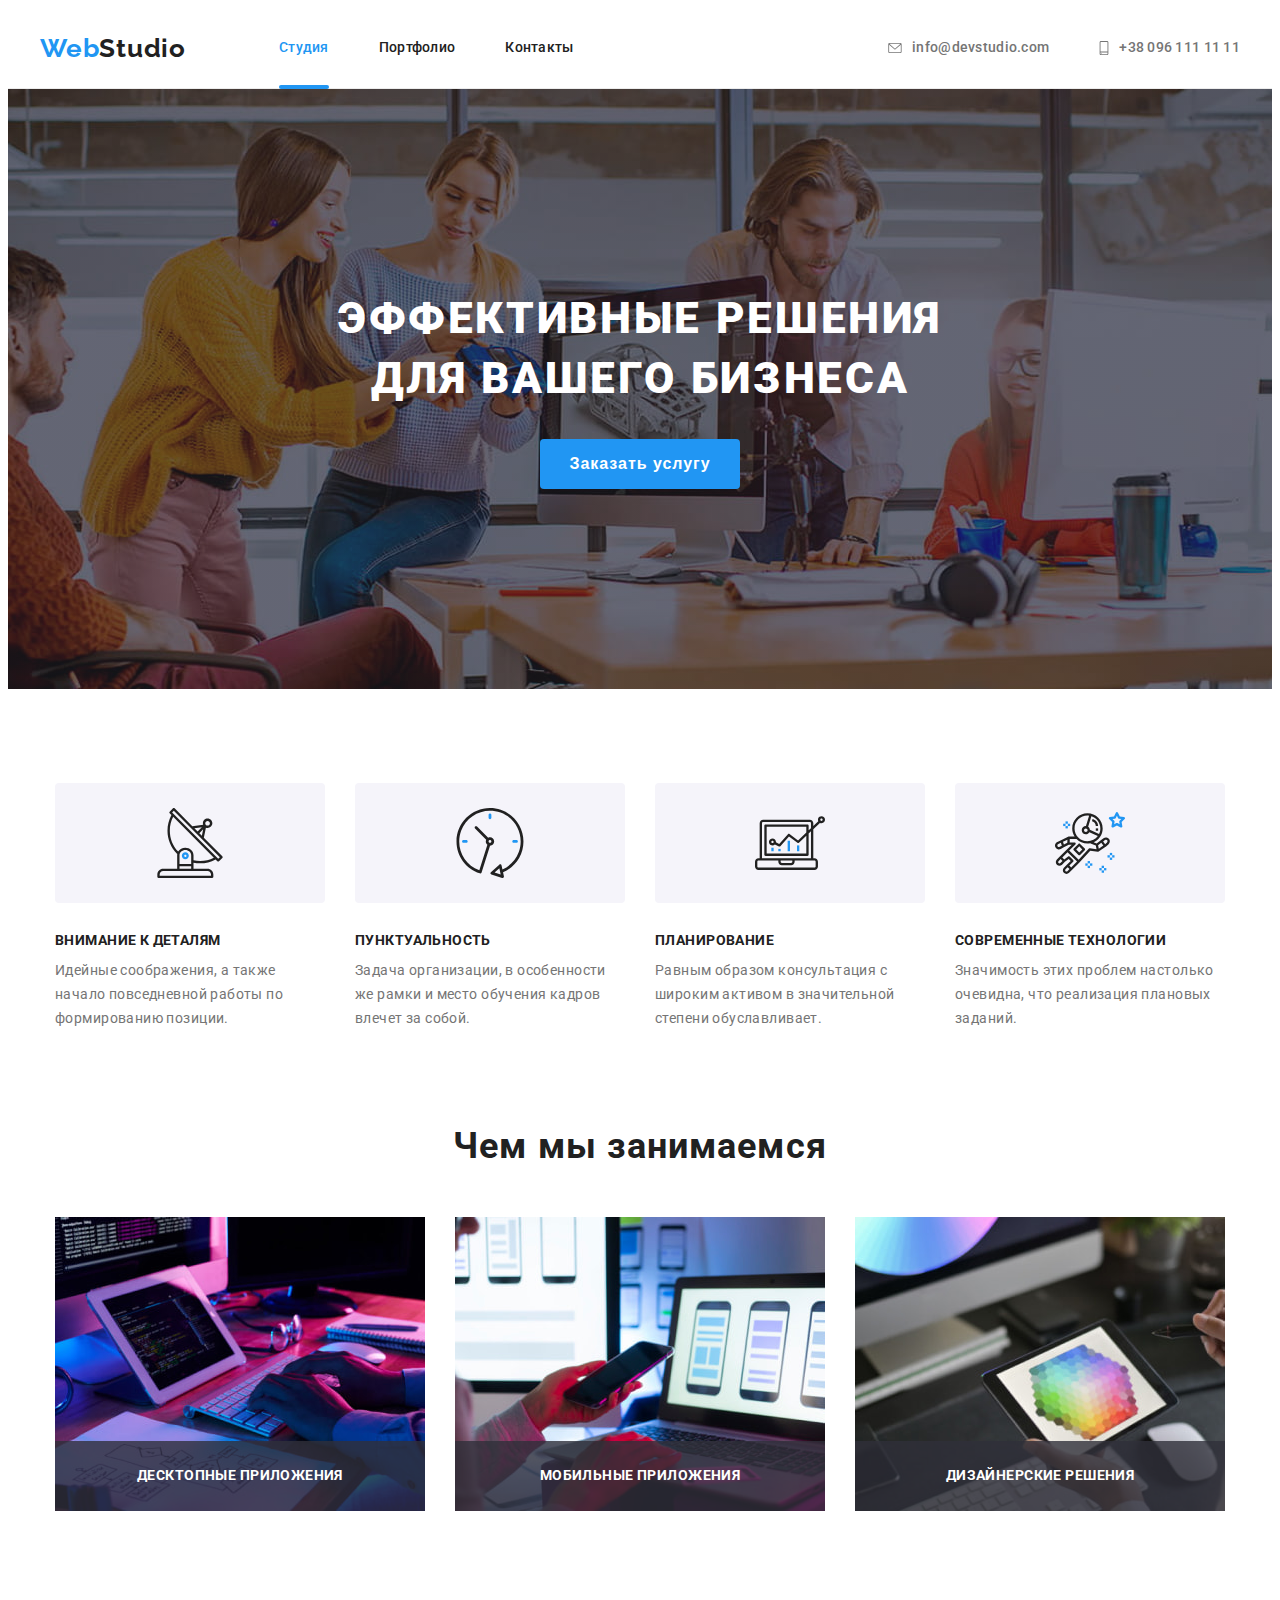
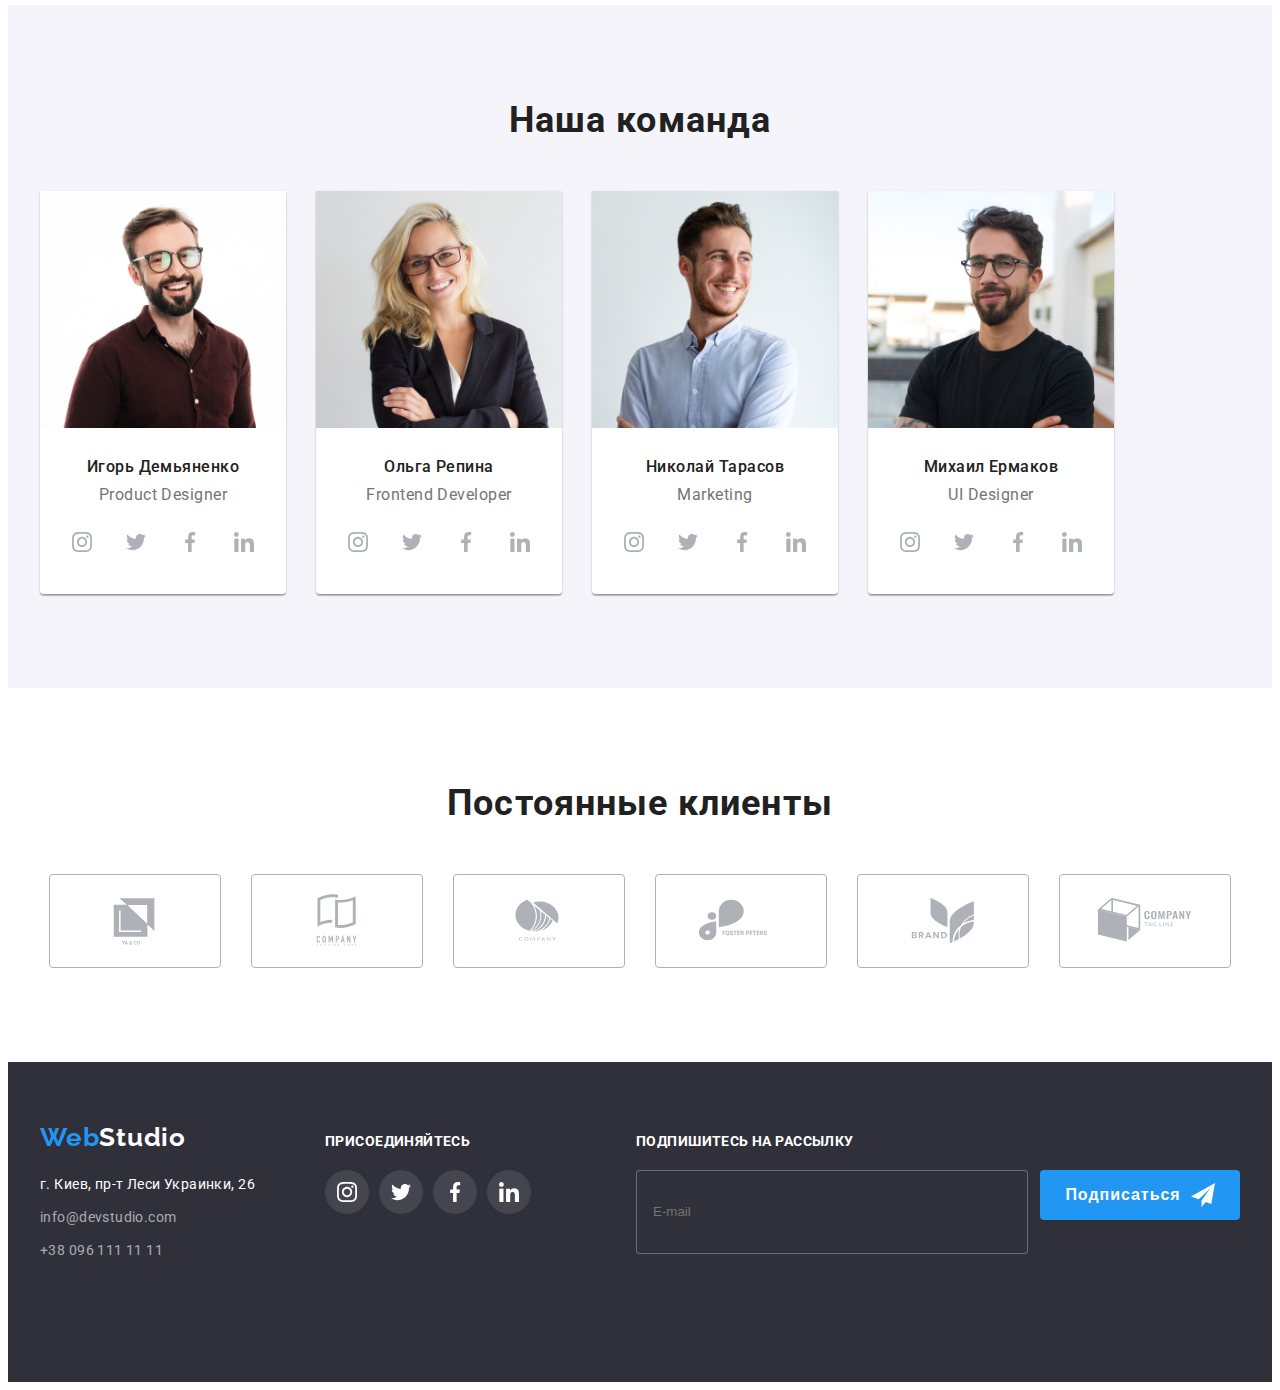
==== commit fa33ce6e: "feature all section and bugfix adaptive layout" ====
--- a/index.html
+++ b/index.html
@@ -1,581 +1,719 @@
 <!DOCTYPE html>
 <html lang="ru">
-
-<head>
-  <meta charset="UTF-8" />
-  <meta http-equiv="X-UA-Compatible" content="IE=edge" />
-  <meta name="viewport" content="width=device-width, initial-scale=1.0" />
-  <title>Веб-студия</title>
-  <link rel="preconnect" href="https://fonts.googleapis.com" />
-  <link rel="preconnect" href="https://fonts.gstatic.com" crossorigin />
-  <link href="https://fonts.googleapis.com/css2?family=Raleway:wght@700&family=Roboto:wght@400;500;700;900&display=swap"
-    rel="stylesheet" />
-  <link rel="stylesheet" href="https://cdnjs.cloudflare.com/ajax/libs/modern-normalize/1.1.0/modern-normalize.min.css"
-    integrity="sha512-wpPYUAdjBVSE4KJnH1VR1HeZfpl1ub8YT/NKx4PuQ5NmX2tKuGu6U/JRp5y+Y8XG2tV+wKQpNHVUX03MfMFn9Q=="
-    crossorigin="anonymous" referrerpolicy="no-referrer" />
-  <link rel="stylesheet" href="./css/main.min.css" />
-</head>
-
-<body>
-  <!--HEADER-->
-  <header class="header section-align">
-    <div class="container header__container">
-      <nav class="navigation">
-        <a class="logo link" href="./index.html">Web<span class="logo__content-black">Studio</span></a>
-        <ul class="menu list">
-          <li class="menu__item">
-            <a class="menu__link link current" href="./index.html">Студия</a>
+  <head>
+    <meta charset="UTF-8" />
+    <meta http-equiv="X-UA-Compatible" content="IE=edge" />
+    <meta name="viewport" content="width=device-width, initial-scale=1.0" />
+    <title>Веб-студия</title>
+    <link rel="preconnect" href="https://fonts.googleapis.com" />
+    <link rel="preconnect" href="https://fonts.gstatic.com" crossorigin />
+    <link
+      href="https://fonts.googleapis.com/css2?family=Raleway:wght@700&family=Roboto:wght@400;500;700;900&display=swap"
+      rel="stylesheet"
+    />
+    <link
+      rel="stylesheet"
+      href="https://cdnjs.cloudflare.com/ajax/libs/modern-normalize/1.1.0/modern-normalize.min.css"
+      integrity="sha512-wpPYUAdjBVSE4KJnH1VR1HeZfpl1ub8YT/NKx4PuQ5NmX2tKuGu6U/JRp5y+Y8XG2tV+wKQpNHVUX03MfMFn9Q=="
+      crossorigin="anonymous"
+      referrerpolicy="no-referrer"
+    />
+    <link rel="stylesheet" href="./css/main.min.css" />
+  </head>
+
+  <body>
+    <!--HEADER-->
+    <header class="header section-align">
+      <div class="container header__container">
+        <nav class="navigation">
+          <a class="logo link" href="./index.html"
+            >Web<span class="logo__content-black">Studio</span></a
+          >
+          <ul class="menu list">
+            <li class="menu__item">
+              <a class="menu__link link current" href="./index.html">Студия</a>
+            </li>
+            <li class="menu__item">
+              <a class="menu__link link" href="./portfolio.html">Портфолио</a>
+            </li>
+            <li class="menu__item">
+              <a class="menu__link link" href="">Контакты</a>
+            </li>
+          </ul>
+        </nav>
+
+        <button class="mobile-menu-btn" data-menu-open>
+          <svg class="mobile-menu-btn__icon" width="40" height="40">
+            <use href="./images/icons.svg#burger"></use>
+          </svg>
+        </button>
+        <ul class="header__contacts list">
+          <li class="contact__item">
+            <a class="contact__link link" href="mailto:info@devstudio.com">
+              <svg class="contact__icon contact__icon--mail" width="16" height="12">
+                <use href="./images/icons.svg#envelope"></use>
+              </svg>
+              info@devstudio.com</a
+            >
           </li>
-          <li class="menu__item">
-            <a class="menu__link link" href="./portfolio.html">Портфолио</a>
-          </li>
-          <li class="menu__item">
-            <a class="menu__link link" href="">Контакты</a>
+          <li class="contact__item">
+            <a class="contact__link link" href="tel:+380961111111">
+              <svg class="contact__icon contact__icon--number" width="10" height="16">
+                <use href="./images/icons.svg#smartphone"></use>
+              </svg>
+              +38 096 111 11 11</a
+            >
           </li>
         </ul>
-      </nav>
-
-      <button class="mobile-menu-btn" data-menu-open>
-        <svg class="mobile-menu-btn__icon" width="40" height="40">
-          <use href="./images/icons.svg#burger"></use>
-        </svg>
-      </button>
-      <ul class="header__contacts list">
-        <li class="contact__item">
-          <a class="contact__link link" href="mailto:info@devstudio.com">
-            <svg class="contact__icon contact__icon--mail" width="16" height="12">
-              <use href="./images/icons.svg#envelope"></use>
+      </div>
+
+      <!-- MOBILE MENU -->
+      <div class="mobile-menu" data-menu>
+        <div class="container mobile-menu__container">
+          <button class="mobile-menu__close-btn" data-menu-close type="button">
+            <svg class="mobile-menu_close-icon" width="40" height="40">
+              <use href="./images/icons.svg#close"></use>
             </svg>
-            info@devstudio.com</a>
-        </li>
-        <li class="contact__item">
-          <a class="contact__link link" href="tel:+380961111111">
-            <svg class="contact__icon contact__icon--number" width="10" height="16">
-              <use href="./images/icons.svg#smartphone"></use>
-            </svg>
-            +38 096 111 11 11</a>
-        </li>
-      </ul>
-    </div>
-
-    <!-- MOBILE MENU -->
-    <div class="mobile-menu" data-menu>
-      <div class="container mobile-menu__container">
-        <button class="mobile-menu__close-btn" data-menu-close type="button">
-          <svg class="mobile-menu_close-icon" width="40" height="40">
+          </button>
+          <ul class="mobile-menu__nav list">
+            <li class="mobile-menu__nav-item">
+              <a href="./index.html" class="mobile-menu__nav-link link current">Студия</a>
+            </li>
+            <li class="mobile-menu__nav-item">
+              <a href="./portfolio.html" class="mobile-menu__nav-link link">Портфолио</a>
+            </li>
+            <li class="mobile-menu__nav-item">
+              <a href="" class="mobile-menu__nav-link link">Контакты</a>
+            </li>
+          </ul>
+          <div class="mobile-menu__contacts">
+            <a class="mobile-menu__tel link" href="tel:+380961111111">+38 096 111 11 11</a>
+            <a class="mobile-menu__mail link" href="mailto:info@devstudio.com"
+              >info@devstudio.com</a
+            >
+          </div>
+          <ul class="mobile-menu__social-list list">
+            <li class="mobile-menu__social-item">
+              <a href="" class="mobile-menu__social-link link">Instagram</a>
+            </li>
+            <li class="mobile-menu__social-item">
+              <a href="" class="mobile-menu__social-link link">Twitter</a>
+            </li>
+            <li class="mobile-menu__social-item">
+              <a href="" class="mobile-menu__social-link link">Facebook</a>
+            </li>
+            <li class="mobile-menu__social-item">
+              <a href="" class="mobile-menu__social-link link">LinkedIn</a>
+            </li>
+          </ul>
+        </div>
+      </div>
+    </header>
+    <!-- MAIN BLOCK -->
+    <main>
+      <!-- HERO SECTION -->
+      <section class="hero">
+        <div class="hero-container">
+          <h1 class="hero__title">Эффективные решения для вашего бизнеса</h1>
+          <button class="btn modal__btn" type="button" data-modal-open>Заказать услугу</button>
+        </div>
+      </section>
+
+      <!-- ADVANTAGE SECTION -->
+      <section class="advantage section">
+        <div class="container">
+          <ul class="advantage__list list">
+            <li class="advantage__item">
+              <div class="advantage__item-block">
+                <svg class="advantage__icon" width="70" height="70">
+                  <use href="./images/icons.svg#antenna"></use>
+                </svg>
+              </div>
+              <h3 class="header-item advantage__header">Внимание к деталям</h3>
+              <p class="advantage__text">
+                Идейные соображения, а также начало повседневной работы по формированию позиции.
+              </p>
+            </li>
+            <li class="advantage__item">
+              <div class="advantage__item-block">
+                <svg class="advantage__icon" width="70" height="70">
+                  <use href="./images/icons.svg#clock"></use>
+                </svg>
+              </div>
+              <h3 class="header-item advantage__header">Пунктуальность</h3>
+              <p class="advantage__text">
+                Задача организации, в особенности же рамки и место обучения кадров влечет за собой.
+              </p>
+            </li>
+            <li class="advantage__item">
+              <div class="advantage__item-block">
+                <svg class="advantage__icon" width="70" height="70">
+                  <use href="./images/icons.svg#diagram"></use>
+                </svg>
+              </div>
+              <h3 class="header-item advantage__header">Планирование</h3>
+              <p class="advantage__text">
+                Равным образом консультация с широким активом в значительной степени обуславливает.
+              </p>
+            </li>
+            <li class="advantage__item">
+              <div class="advantage__item-block">
+                <svg class="advantage__icon" width="70" height="70">
+                  <use href="./images/icons.svg#astronaut"></use>
+                </svg>
+              </div>
+              <h3 class="header-item advantage__header">Современные технологии</h3>
+              <p class="advantage__text">
+                Значимость этих проблем настолько очевидна, что реализация плановых заданий.
+              </p>
+            </li>
+          </ul>
+        </div>
+      </section>
+
+      <!-- SERVICES SECTION -->
+      <section class="services">
+        <div class="container">
+          <h2 class="title">Чем мы занимаемся</h2>
+          <ul class="services__list list">
+            <li class="services__item">
+              <div class="services__block">
+                <picture class="team_picture">
+                  <source
+                    srcset="
+                      ./images/services/services-img-1.jpg    1x,
+                      ./images/services/services-img-1@2x.jpg 2x
+                    "
+                    media="(min-width: 1200px)"
+                  />
+                  <img
+                    src="./images/services/services-img-1.jpg"
+                    alt="Работает на ноутбуке с телефоном"
+                  />
+                </picture>
+                <h3 class="header-item services__block-header">Десктопные приложения</h3>
+              </div>
+            </li>
+            <li class="services__item">
+              <div class="services__block">
+                <picture class="team_picture">
+                  <source
+                    srcset="
+                      ./images/services/services-img-2.jpg    1x,
+                      ./images/services/services-img-2@2x.jpg 2x
+                    "
+                    media="(min-width: 1200px)"
+                  />
+                  <img
+                    src="./images/services/services-img-2.jpg"
+                    alt="Работает на ноутбуке с телефоном"
+                  />
+                </picture>
+                <h3 class="header-item services__block-header">Мобильные приложения</h3>
+              </div>
+            </li>
+            <li class="services__item">
+              <div class="services__block">
+                <picture class="team_picture">
+                  <source
+                    srcset="
+                      ./images/services/services-img-3.jpg    1x,
+                      ./images/services/services-img-3@2x.jpg 2x
+                    "
+                    media="(min-width: 1200px)"
+                  />
+                  <img
+                    src="./images/services/services-img-3.jpg"
+                    alt="Работает на ноутбуке с телефоном"
+                  />
+                </picture>
+                <h3 class="header-item services__block-header">Дизайнерские решения</h3>
+              </div>
+            </li>
+          </ul>
+        </div>
+      </section>
+
+      <!-- OUR TEAM SECTION -->
+      <section class="our-team section">
+        <div class="container">
+          <h2 class="title">Наша команда</h2>
+          <ul class="our-team__list list">
+            <li class="our-team__item">
+              <picture class="team_picture">
+                <source
+                  srcset="
+                    ./images/our-team/igor-demyanenko.jpg    1x,
+                    ./images/our-team/igor-demyanenko@2x.jpg 2x
+                  "
+                  media="(min-width: 1200px)"
+                />
+                <source
+                  srcset="
+                    ./images/our-team/igor-demyanenko-tab.jpg    1x,
+                    ./images/our-team/igor-demyanenko-tab@2x.jpg 2x
+                  "
+                  media="(min-width: 768px)"
+                />
+                <source
+                  srcset="
+                    ./images/our-team/igor-demyanenko-mob.jpg    1x,
+                    ./images/our-team/igor-demyanenko-mob@2x.jpg 2x
+                  "
+                  media="(max-width: 767px)"
+                />
+                <img
+                  class="photo"
+                  src="./images/our-team/igor-demyanenko.jpg"
+                  alt="Игорь Демьяненко"
+                />
+              </picture>
+              <div class="team__content">
+                <h3 class="team__name">Игорь Демьяненко</h3>
+                <p class="team__profession" lang="en">Product Designer</p>
+                <ul class="team__social-list list">
+                  <li class="team__social-item">
+                    <a href="" class="social-link team__social-link">
+                      <svg class="team__social-icon" width="20" height="20">
+                        <use href="./images/icons.svg#instagram"></use>
+                      </svg>
+                    </a>
+                  </li>
+                  <li class="team__social-item">
+                    <a href="" class="social-link team__social-link">
+                      <svg class="team__social-icon" width="20" height="20">
+                        <use href="./images/icons.svg#twitter"></use>
+                      </svg>
+                    </a>
+                  </li>
+                  <li class="team__social-item">
+                    <a href="" class="social-link team__social-link">
+                      <svg class="team__social-icon" width="20" height="20">
+                        <use href="./images/icons.svg#facebook"></use>
+                      </svg>
+                    </a>
+                  </li>
+                  <li class="team__social-item">
+                    <a href="" class="social-link team__social-link">
+                      <svg class="team__social-icon" width="20" height="20">
+                        <use href="./images/icons.svg#linkedin"></use>
+                      </svg>
+                    </a>
+                  </li>
+                </ul>
+              </div>
+            </li>
+            <li class="our-team__item">
+              <picture class="team_picture">
+                <source
+                  srcset="
+                    ./images/our-team/olga-repina.jpg    1x,
+                    ./images/our-team/olga-repina@2x.jpg 2x
+                  "
+                  media="(min-width: 1200px)"
+                />
+                <source
+                  srcset="
+                    ./images/our-team/olga-repina-tab.jpg    1x,
+                    ./images/our-team/olga-repina-tab@2x.jpg 2x
+                  "
+                  media="(min-width: 768px)"
+                />
+                <source
+                  srcset="
+                    ./images/our-team/olga-repina-mob.jpg    1x,
+                    ./images/our-team/olga-repina-mob@2x.jpg 2x
+                  "
+                  media="(max-width: 767px)"
+                />
+                <img class="photo" src="./images/our-team/olga-repina.jpg" alt="Ольга Репина" />
+              </picture>
+              <div class="team__content">
+                <h3 class="team__name">Ольга Репина</h3>
+                <p class="team__profession" lang="en">Frontend Developer</p>
+                <ul class="team__social-list list">
+                  <li class="team__social-item">
+                    <a href="" class="social-link team__social-link">
+                      <svg class="team__social-icon" width="20" height="20">
+                        <use href="./images/icons.svg#instagram"></use>
+                      </svg>
+                    </a>
+                  </li>
+                  <li class="team__social-item">
+                    <a href="" class="social-link team__social-link">
+                      <svg class="team__social-icon" width="20" height="20">
+                        <use href="./images/icons.svg#twitter"></use>
+                      </svg>
+                    </a>
+                  </li>
+                  <li class="team__social-item">
+                    <a href="" class="social-link team__social-link">
+                      <svg class="team__social-icon" width="20" height="20">
+                        <use href="./images/icons.svg#facebook"></use>
+                      </svg>
+                    </a>
+                  </li>
+                  <li class="team__social-item">
+                    <a href="" class="social-link team__social-link">
+                      <svg class="team__social-icon" width="20" height="20">
+                        <use href="./images/icons.svg#linkedin"></use>
+                      </svg>
+                    </a>
+                  </li>
+                </ul>
+              </div>
+            </li>
+            <li class="our-team__item">
+              <picture class="team_picture">
+                <source
+                  srcset="
+                    ./images/our-team/nikolay-tarasov.jpg    1x,
+                    ./images/our-team/nikolay-tarasov@2x.jpg 2x
+                  "
+                  media="(min-width: 1200px)"
+                />
+                <source
+                  srcset="
+                    ./images/our-team/nikolay-tarasov-tab.jpg    1x,
+                    ./images/our-team/nikolay-tarasov-tab@2x.jpg 2x
+                  "
+                  media="(min-width: 768px)"
+                />
+                <source
+                  srcset="
+                    ./images/our-team/nikolay-tarasov-mob.jpg    1x,
+                    ./images/our-team/nikolay-tarasov-mob@2x.jpg 2x
+                  "
+                  media="(max-width: 767px)"
+                />
+                <img
+                  class="photo"
+                  src="./images/our-team/nikolay-tarasov.jpg"
+                  alt="Николай Тарасов"
+                />
+              </picture>
+              <div class="team__content">
+                <h3 class="team__name">Николай Тарасов</h3>
+                <p class="team__profession" lang="en">Marketing</p>
+                <ul class="team__social-list list">
+                  <li class="team__social-item">
+                    <a href="" class="social-link team__social-link">
+                      <svg class="team__social-icon" width="20" height="20">
+                        <use href="./images/icons.svg#instagram"></use>
+                      </svg>
+                    </a>
+                  </li>
+                  <li class="team__social-item">
+                    <a href="" class="social-link team__social-link">
+                      <svg class="team__social-icon" width="20" height="20">
+                        <use href="./images/icons.svg#twitter"></use>
+                      </svg>
+                    </a>
+                  </li>
+                  <li class="team__social-item">
+                    <a href="" class="social-link team__social-link">
+                      <svg class="team__social-icon" width="20" height="20">
+                        <use href="./images/icons.svg#facebook"></use>
+                      </svg>
+                    </a>
+                  </li>
+                  <li class="team__social-item">
+                    <a href="" class="social-link team__social-link">
+                      <svg class="team__social-icon" width="20" height="20">
+                        <use href="./images/icons.svg#linkedin"></use>
+                      </svg>
+                    </a>
+                  </li>
+                </ul>
+              </div>
+            </li>
+            <li class="our-team__item">
+              <picture class="team_picture">
+                <source
+                  srcset="
+                    ./images/our-team/mikhail-yermakov.jpg    1x,
+                    ./images/our-team/mikhail-yermakov@2x.jpg 2x
+                  "
+                  media="(min-width: 1200px)"
+                />
+                <source
+                  srcset="
+                    ./images/our-team/mikhail-yermakov-tab.jpg    1x,
+                    ./images/our-team/mikhail-yermakov-tab@2x.jpg 2x
+                  "
+                  media="(min-width: 768px)"
+                />
+                <source
+                  srcset="
+                    ./images/our-team/mikhail-yermakov-mob.jpg    1x,
+                    ./images/our-team/mikhail-yermakov-mob@2x.jpg 2x
+                  "
+                  media="(max-width: 767px)"
+                />
+                <img
+                  class="photo"
+                  src="./images/our-team/mikhail-yermakov.jpg"
+                  alt="Михаил Ермаков"
+                />
+              </picture>
+              <div class="team__content">
+                <h3 class="team__name">Михаил Ермаков</h3>
+                <p class="team__profession" lang="en">UI Designer</p>
+                <ul class="team__social-list list">
+                  <li class="team__social-item">
+                    <a href="" class="social-link team__social-link">
+                      <svg class="team__social-icon" width="20" height="20">
+                        <use href="./images/icons.svg#instagram"></use>
+                      </svg>
+                    </a>
+                  </li>
+                  <li class="team__social-item">
+                    <a href="" class="social-link team__social-link">
+                      <svg class="team__social-icon" width="20" height="20">
+                        <use href="./images/icons.svg#twitter"></use>
+                      </svg>
+                    </a>
+                  </li>
+                  <li class="team__social-item">
+                    <a href="" class="social-link team__social-link">
+                      <svg class="team__social-icon" width="20" height="20">
+                        <use href="./images/icons.svg#facebook"></use>
+                      </svg>
+                    </a>
+                  </li>
+                  <li class="team__social-item">
+                    <a href="" class="social-link team__social-link">
+                      <svg class="team__social-icon" width="20" height="20">
+                        <use href="./images/icons.svg#linkedin"></use>
+                      </svg>
+                    </a>
+                  </li>
+                </ul>
+              </div>
+            </li>
+          </ul>
+        </div>
+      </section>
+
+      <!-- CLIENTS -->
+      <section class="clients section">
+        <div class="container">
+          <h2 class="title">Постоянные клиенты</h2>
+          <ul class="clients__list list">
+            <li class="client__item">
+              <a href="" class="client__link">
+                <svg class="client__icon" width="106" height="60">
+                  <use href="./images/icons.svg#logo-1"></use>
+                </svg>
+              </a>
+            </li>
+            <li class="client__item">
+              <a href="" class="client__link">
+                <svg class="client__icon" width="106" height="60">
+                  <use href="./images/icons.svg#logo-2"></use>
+                </svg>
+              </a>
+            </li>
+            <li class="client__item">
+              <a href="" class="client__link">
+                <svg class="client__icon" width="106" height="60">
+                  <use href="./images/icons.svg#logo-3"></use>
+                </svg>
+              </a>
+            </li>
+            <li class="client__item">
+              <a href="" class="client__link">
+                <svg class="client__icon" width="106" height="60">
+                  <use href="./images/icons.svg#logo-4"></use>
+                </svg>
+              </a>
+            </li>
+            <li class="client__item">
+              <a href="" class="client__link">
+                <svg class="client__icon" width="106" height="60">
+                  <use href="./images/icons.svg#logo-5"></use>
+                </svg>
+              </a>
+            </li>
+            <li class="client__item">
+              <a href="" class="client__link">
+                <svg class="client__icon" width="106" height="60">
+                  <use href="./images/icons.svg#logo-6"></use>
+                </svg>
+              </a>
+            </li>
+          </ul>
+        </div>
+      </section>
+    </main>
+
+    <!-- FOOTER -->
+    <footer class="footer">
+      <div class="container footer__container">
+        <div class="footer__container-tab">
+          <div class="footer__block">
+            <div class="footer__block-logo">
+              <a class="logo link" href="./index.html"
+                >Web<span class="logo__content-white">Studio</span></a
+              >
+            </div>
+            <address class="footer__contacts">
+              <ul class="footer-contacts__list list">
+                <li class="footer-contact__item">
+                  <a
+                    class="footer-address__link link"
+                    href=""
+                    target="_blank"
+                    rel="noopener noreferrer"
+                  >
+                    г. Киев, пр-т Леси Украинки, 26</a
+                  >
+                </li>
+                <li class="footer-contact__item">
+                  <a class="footer-contact__link link" href="mailto:info@devstudio.com"
+                    >info@devstudio.com</a
+                  >
+                </li>
+                <li class="footer-contact__item">
+                  <a class="footer-contact__link link" href="tel:+380961111111"
+                    >+38 096 111 11 11</a
+                  >
+                </li>
+              </ul>
+            </address>
+          </div>
+
+          <div class="footer-social__block">
+            <h3 class="header-item footer__header">присоединяйтесь</h3>
+            <ul class="footer-social__list list">
+              <li class="footer-social__item">
+                <a href="" class="social-link footer-social__link">
+                  <svg class="footer-social__icon" width="20" height="20">
+                    <use href="./images/icons.svg#instagram"></use>
+                  </svg>
+                </a>
+              </li>
+              <li class="footer-social__item">
+                <a href="" class="social-link footer-social__link">
+                  <svg class="footer-social__icon" width="20" height="20">
+                    <use href="./images/icons.svg#twitter"></use>
+                  </svg>
+                </a>
+              </li>
+              <li class="footer-social__item">
+                <a href="" class="social-link footer-social__link">
+                  <svg class="footer-social__icon" width="20" height="20">
+                    <use href="./images/icons.svg#facebook"></use>
+                  </svg>
+                </a>
+              </li>
+              <li class="footer-social__item">
+                <a href="" class="social-link footer-social__link">
+                  <svg class="footer-social__icon" width="20" height="20">
+                    <use href="./images/icons.svg#linkedin"></use>
+                  </svg>
+                </a>
+              </li>
+            </ul>
+          </div>
+        </div>
+
+        <div class="subscription__block">
+          <h3 class="header-item footer__header">подпишитесь на рассылку</h3>
+          <form class="subscription__form">
+            <input
+              class="subscription__input"
+              type="email"
+              name="sub_user_email"
+              placeholder="E-mail"
+            />
+            <button class="btn subscription__btn" type="submit">
+              Подписаться
+              <svg class="subscription__icon" width="24" height="24">
+                <use href="./images/icons.svg#plane"></use>
+              </svg>
+            </button>
+          </form>
+        </div>
+      </div>
+    </footer>
+
+    <!-- CONTACT MODAL -->
+    <div class="backdrop is-hidden" data-modal>
+      <div class="modal">
+        <button class="modal-btn__close" type="button" data-modal-close>
+          <svg class="modal-btn__icon" width="18" height="18">
             <use href="./images/icons.svg#close"></use>
           </svg>
         </button>
-        <ul class="mobile-menu__nav list">
-          <li class="mobile-menu__nav-item">
-            <a href="./index.html" class="mobile-menu__nav-link link current">Студия</a>
-          </li>
-          <li class="mobile-menu__nav-item">
-            <a href="./portfolio.html" class="mobile-menu__nav-link link">Портфолио</a>
-          </li>
-          <li class="mobile-menu__nav-item">
-            <a href="" class="mobile-menu__nav-link link">Контакты</a>
-          </li>
-        </ul>
-        <div class="mobile-menu__contacts">
-          <a class="mobile-menu__tel link" href="tel:+380961111111">+38 096 111 11 11</a>
-          <a class="mobile-menu__mail link" href="mailto:info@devstudio.com">info@devstudio.com</a>
-        </div>
-        <ul class="mobile-menu__social-list list">
-          <li class="mobile-menu__social-item">
-            <a href="" class="mobile-menu__social-link link">Instagram</a>
-          </li>
-          <li class="mobile-menu__social-item">
-            <a href="" class="mobile-menu__social-link link">Twitter</a>
-          </li>
-          <li class="mobile-menu__social-item">
-            <a href="" class="mobile-menu__social-link link">Facebook</a>
-          </li>
-          <li class="mobile-menu__social-item">
-            <a href="" class="mobile-menu__social-link link">LinkedIn</a>
-          </li>
-        </ul>
-      </div>
-    </div>
-  </header>
-  <!-- MAIN BLOCK -->
-  <main>
-    <!-- HERO SECTION -->
-    <section class="hero">
-      <div class="hero-container">
-        <h1 class="hero__title">Эффективные решения для вашего бизнеса</h1>
-        <button class="btn modal__btn" type="button" data-modal-open>Заказать услугу</button>
-      </div>
-    </section>
-
-    <!-- ADVANTAGE SECTION -->
-    <section class="advantage section">
-      <div class="container">
-        <ul class="advantage__list list">
-          <li class="advantage__item">
-            <div class="advantage__item-block">
-              <svg class="advantage__icon" width="70" height="70">
-                <use href="./images/icons.svg#antenna"></use>
+        <form class="contact-form">
+          <p class="contact-form__appeal">Оставьте свои данные, мы вам перезвоним</p>
+          <label class="contact-form__field">
+            <span class="contact-form__span">Имя</span>
+            <span class="contact-form__wrapper">
+              <input
+                class="contact-form__input"
+                type="text"
+                required
+                name="user_name"
+                minlength="2"
+              />
+              <svg class="contact-form__icon" width="18" height="18">
+                <use href="./images/icons.svg#person"></use>
               </svg>
-            </div>
-            <h3 class="header-item advantage__header">Внимание к деталям</h3>
-            <p class="advantage__text">
-              Идейные соображения, а также начало повседневной работы по формированию позиции.
-            </p>
-          </li>
-          <li class="advantage__item">
-            <div class="advantage__item-block">
-              <svg class="advantage__icon" width="70" height="70">
-                <use href="./images/icons.svg#clock"></use>
+            </span>
+          </label>
+          <label class="contact-form__field">
+            <span class="contact-form__span">Телефон</span>
+            <span class="contact-form__wrapper">
+              <input
+                class="contact-form__input"
+                type="tel"
+                required
+                name="user_phone_number"
+                pattern="[0-9]{3}[0-9]{3}[0-9]{2}[0-9]{2}"
+                title="(700)1234567"
+              />
+              <svg class="contact-form__icon" width="18" height="18">
+                <use href="./images/icons.svg#phone"></use>
               </svg>
-            </div>
-            <h3 class="header-item advantage__header">Пунктуальность</h3>
-            <p class="advantage__text">
-              Задача организации, в особенности же рамки и место обучения кадров влечет за собой.
-            </p>
-          </li>
-          <li class="advantage__item">
-            <div class="advantage__item-block">
-              <svg class="advantage__icon" width="70" height="70">
-                <use href="./images/icons.svg#diagram"></use>
+            </span>
+          </label>
+          <label class="contact-form__field">
+            <span class="contact-form__span">Почта</span>
+            <span class="contact-form__wrapper">
+              <input class="contact-form__input" type="email" required name="user_email" />
+              <svg class="contact-form__icon" width="18" height="18">
+                <use href="./images/icons.svg#email"></use>
               </svg>
-            </div>
-            <h3 class="header-item advantage__header">Планирование</h3>
-            <p class="advantage__text">
-              Равным образом консультация с широким активом в значительной степени обуславливает.
-            </p>
-          </li>
-          <li class="advantage__item">
-            <div class="advantage__item-block">
-              <svg class="advantage__icon" width="70" height="70">
-                <use href="./images/icons.svg#astronaut"></use>
-              </svg>
-            </div>
-            <h3 class="header-item advantage__header">Современные технологии</h3>
-            <p class="advantage__text">
-              Значимость этих проблем настолько очевидна, что реализация плановых заданий.
-            </p>
-          </li>
-        </ul>
-      </div>
-    </section>
-
-    <!-- SERVICES SECTION -->
-    <section class="services">
-      <div class="container">
-        <h2 class="title">Чем мы занимаемся</h2>
-        <ul class="services__list list">
-          <li class="services__item">
-            <div class="services__block">
-              <picture class="team_picture">
-                <source srcset="./images/services/services-img-1.jpg 1x, ./images/services/services-img-1@2x.jpg 2x"
-                  media="(min-width: 1200px)">
-                <img src="./images/services/services-img-1.jpg" alt="Работает на ноутбуке с телефоном" />
-              </picture>
-              <h3 class="header-item services__block-header">Десктопные приложения</h3>
-            </div>
-          </li>
-          <li class="services__item">
-            <div class="services__block">
-              <picture class="team_picture">
-                <source srcset="./images/services/services-img-2.jpg 1x, ./images/services/services-img-2@2x.jpg 2x"
-                  media="(min-width: 1200px)">
-                <img src="./images/services/services-img-2.jpg" alt="Работает на ноутбуке с телефоном" />
-              </picture>
-              <h3 class="header-item services__block-header">Мобильные приложения</h3>
-            </div>
-          </li>
-          <li class="services__item">
-            <div class="services__block">
-              <picture class="team_picture">
-                <source srcset="./images/services/services-img-3.jpg 1x, ./images/services/services-img-3@2x.jpg 2x"
-                  media="(min-width: 1200px)">
-                <img src="./images/services/services-img-3.jpg" alt="Работает на ноутбуке с телефоном" />
-              </picture>
-              <h3 class="header-item services__block-header">Дизайнерские решения</h3>
-            </div>
-          </li>
-        </ul>
-      </div>
-    </section>
-
-    <!-- OUR TEAM SECTION -->
-    <section class="our-team section">
-      <div class="container">
-        <h2 class="title">Наша команда</h2>
-        <ul class="our-team__list list">
-          <li class="our-team__item">
-            <picture class="team_picture">
-              <source srcset="./images/our-team/igor-demyanenko.jpg 1x, ./images/our-team/igor-demyanenko@2x.jpg 2x"
-                media="(min-width: 1200px)">
-              <source
-                srcset="./images/our-team/igor-demyanenko-tab.jpg 1x, ./images/our-team/igor-demyanenko-tab@2x.jpg 2x"
-                media="(min-width: 768px)">
-              <source
-                srcset="./images/our-team/igor-demyanenko-mob.jpg 1x, ./images/our-team/igor-demyanenko-mob@2x.jpg 2x"
-                media="(max-width: 767px)">
-              <img class="photo" src="./images/our-team/igor-demyanenko.jpg" alt="Игорь Демьяненко" />
-            </picture>
-            <div class="team__content">
-              <h3 class="team__name">Игорь Демьяненко</h3>
-              <p class="team__profession" lang="en">Product Designer</p>
-              <ul class="team__social-list list">
-                <li class="team__social-item">
-                  <a href="" class="social-link team__social-link"">
-                      <svg class=" team__social-icon" width="20" height="20">
-                    <use href="./images/icons.svg#instagram"></use>
-                    </svg>
-                  </a>
-                </li>
-                <li class="team__social-item">
-                  <a href="" class="social-link team__social-link"">
-                      <svg class=" team__social-icon" width="20" height="20">
-                    <use href="./images/icons.svg#twitter"></use>
-                    </svg>
-                  </a>
-                </li>
-                <li class="team__social-item">
-                  <a href="" class="social-link team__social-link"">
-                      <svg class=" team__social-icon" width="20" height="20">
-                    <use href="./images/icons.svg#facebook"></use>
-                    </svg>
-                  </a>
-                </li>
-                <li class="team__social-item">
-                  <a href="" class="social-link team__social-link"">
-                      <svg class=" team__social-icon" width="20" height="20">
-                    <use href="./images/icons.svg#linkedin"></use>
-                    </svg>
-                  </a>
-                </li>
-              </ul>
-            </div>
-          </li>
-          <li class="our-team__item">
-            <picture class="team_picture">
-              <source srcset="./images/our-team/olga-repina.jpg 1x, ./images/our-team/olga-repina@2x.jpg 2x"
-                media="(min-width: 1200px)">
-              <source srcset="./images/our-team/olga-repina-tab.jpg 1x, ./images/our-team/olga-repina-tab@2x.jpg 2x"
-                media="(min-width: 768px)">
-              <source srcset="./images/our-team/olga-repina-mob.jpg 1x, ./images/our-team/olga-repina-mob@2x.jpg 2x"
-                media="(max-width: 767px)">
-              <img class="photo" src="./images/our-team/olga-repina.jpg" alt="Ольга Репина" />
-            </picture>
-            <div class="team__content">
-              <h3 class="team__name">Ольга Репина</h3>
-              <p class="team__profession" lang="en">Frontend Developer</p>
-              <ul class="team__social-list list">
-                <li class="team__social-item">
-                  <a href="" class="social-link team__social-link"">
-                      <svg class=" team__social-icon" width="20" height="20">
-                    <use href="./images/icons.svg#instagram"></use>
-                    </svg>
-                  </a>
-                </li>
-                <li class="team__social-item">
-                  <a href="" class="social-link team__social-link"">
-                      <svg class=" team__social-icon" width="20" height="20">
-                    <use href="./images/icons.svg#twitter"></use>
-                    </svg>
-                  </a>
-                </li>
-                <li class="team__social-item">
-                  <a href="" class="social-link team__social-link"">
-                      <svg class=" team__social-icon" width="20" height="20">
-                    <use href="./images/icons.svg#facebook"></use>
-                    </svg>
-                  </a>
-                </li>
-                <li class="team__social-item">
-                  <a href="" class="social-link team__social-link"">
-                      <svg class=" team__social-icon" width="20" height="20">
-                    <use href="./images/icons.svg#linkedin"></use>
-                    </svg>
-                  </a>
-                </li>
-              </ul>
-            </div>
-          </li>
-          <li class="our-team__item">
-            <picture class="team_picture">
-              <source srcset="./images/our-team/nikolay-tarasov.jpg 1x, ./images/our-team/nikolay-tarasov@2x.jpg 2x"
-                media="(min-width: 1200px)">
-              <source
-                srcset="./images/our-team/nikolay-tarasov-tab.jpg 1x, ./images/our-team/nikolay-tarasov-tab@2x.jpg 2x"
-                media="(min-width: 768px)">
-              <source
-                srcset="./images/our-team/nikolay-tarasov-mob.jpg 1x, ./images/our-team/nikolay-tarasov-mob@2x.jpg 2x"
-                media="(max-width: 767px)">
-              <img class="photo" src="./images/our-team/nikolay-tarasov.jpg" alt="Николай Тарасов" />
-            </picture>
-            <div class="team__content">
-              <h3 class="team__name">Николай Тарасов</h3>
-              <p class="team__profession" lang="en">Marketing</p>
-              <ul class="team__social-list list">
-                <li class="team__social-item">
-                  <a href="" class="social-link team__social-link">
-                    <svg class="team__social-icon" width="20" height="20">
-                      <use href="./images/icons.svg#instagram"></use>
-                    </svg>
-                  </a>
-                </li>
-                <li class="team__social-item">
-                  <a href="" class="social-link team__social-link">
-                    <svg class="team__social-icon" width="20" height="20">
-                      <use href="./images/icons.svg#twitter"></use>
-                    </svg>
-                  </a>
-                </li>
-                <li class="team__social-item">
-                  <a href="" class="social-link team__social-link">
-                    <svg class="team__social-icon" width="20" height="20">
-                      <use href="./images/icons.svg#facebook"></use>
-                    </svg>
-                  </a>
-                </li>
-                <li class="team__social-item">
-                  <a href="" class="social-link team__social-link">
-                    <svg class="team__social-icon" width="20" height="20">
-                      <use href="./images/icons.svg#linkedin"></use>
-                    </svg>
-                  </a>
-                </li>
-              </ul>
-            </div>
-          </li>
-          <li class="our-team__item">
-            <picture class="team_picture">
-              <source srcset="./images/our-team/mikhail-yermakov.jpg 1x, ./images/our-team/mikhail-yermakov@2x.jpg 2x"
-                media="(min-width: 1200px)">
-              <source
-                srcset="./images/our-team/mikhail-yermakov-tab.jpg 1x, ./images/our-team/mikhail-yermakov-tab@2x.jpg 2x"
-                media="(min-width: 768px)">
-              <source
-                srcset="./images/our-team/mikhail-yermakov-mob.jpg 1x, ./images/our-team/mikhail-yermakov-mob@2x.jpg 2x"
-                media="(max-width: 767px)">
-              <img class="photo" src="./images/our-team/mikhail-yermakov.jpg" alt="Михаил Ермаков" />
-            </picture>
-            <div class="team__content">
-              <h3 class="team__name">Михаил Ермаков</h3>
-              <p class="team__profession" lang="en">UI Designer</p>
-              <ul class="team__social-list list">
-                <li class="team__social-item">
-                  <a href="" class="social-link team__social-link">
-                    <svg class="team__social-icon" width="20" height="20">
-                      <use href="./images/icons.svg#instagram"></use>
-                    </svg>
-                  </a>
-                </li>
-                <li class="team__social-item">
-                  <a href="" class="social-link team__social-link">
-                    <svg class="team__social-icon" width="20" height="20">
-                      <use href="./images/icons.svg#twitter"></use>
-                    </svg>
-                  </a>
-                </li>
-                <li class="team__social-item">
-                  <a href="" class="social-link team__social-link">
-                    <svg class="team__social-icon" width="20" height="20">
-                      <use href="./images/icons.svg#facebook"></use>
-                    </svg>
-                  </a>
-                </li>
-                <li class="team__social-item">
-                  <a href="" class="social-link team__social-link">
-                    <svg class="team__social-icon" width="20" height="20">
-                      <use href="./images/icons.svg#linkedin"></use>
-                    </svg>
-                  </a>
-                </li>
-              </ul>
-            </div>
-          </li>
-        </ul>
-      </div>
-    </section>
-
-    <!-- CLIENTS -->
-    <section class="clients section">
-      <div class="container">
-        <h2 class="title">Постоянные клиенты</h2>
-        <ul class="clients__list list">
-          <li class="client__item">
-            <a href="" class="client__link">
-              <svg class="client__icon" width="106" height="60">
-                <use href="./images/icons.svg#logo-1"></use>
-              </svg>
-            </a>
-          </li>
-          <li class="client__item">
-            <a href="" class="client__link">
-              <svg class="client__icon" width="106" height="60">
-                <use href="./images/icons.svg#logo-2"></use>
-              </svg>
-            </a>
-          </li>
-          <li class="client__item">
-            <a href="" class="client__link">
-              <svg class="client__icon" width="106" height="60">
-                <use href="./images/icons.svg#logo-3"></use>
-              </svg>
-            </a>
-          </li>
-          <li class="client__item">
-            <a href="" class="client__link">
-              <svg class="client__icon" width="106" height="60">
-                <use href="./images/icons.svg#logo-4"></use>
-              </svg>
-            </a>
-          </li>
-          <li class="client__item">
-            <a href="" class="client__link">
-              <svg class="client__icon" width="106" height="60">
-                <use href="./images/icons.svg#logo-5"></use>
-              </svg>
-            </a>
-          </li>
-          <li class="client__item">
-            <a href="" class="client__link">
-              <svg class="client__icon" width="106" height="60">
-                <use href="./images/icons.svg#logo-6"></use>
-              </svg>
-            </a>
-          </li>
-        </ul>
-      </div>
-    </section>
-  </main>
-
-  <!-- FOOTER -->
-  <footer class="footer">
-    <div class="container footer__container">
-      <div class="footer__container-tab">
-        <div class="footer__block">
-          <div class="footer__block-logo">
-            <a class="logo link" href="./index.html">Web<span class="logo__content-white">Studio</span></a>
-          </div>
-          <address class="footer__contacts">
-            <ul class="footer-contacts__list list">
-              <li class="footer-contact__item">
-                <a class="footer-address__link link" href="" target="_blank" rel="noopener noreferrer">
-                  г. Киев, пр-т Леси Украинки, 26</a>
-              </li>
-              <li class="footer-contact__item">
-                <a class="footer-contact__link link" href="mailto:info@devstudio.com">info@devstudio.com</a>
-              </li>
-              <li class="footer-contact__item">
-                <a class="footer-contact__link link" href="tel:+380961111111">+38 096 111 11 11</a>
-              </li>
-            </ul>
-          </address>
-        </div>
-
-        <div class="footer-social__block">
-          <h3 class="header-item footer__header">присоединяйтесь</h3>
-          <ul class="footer-social__list list">
-            <li class="footer-social__item">
-              <a href="" class="social-link footer-social__link">
-                <svg class="footer-social__icon" width="20" height="20">
-                  <use href="./images/icons.svg#instagram"></use>
-                </svg>
-              </a>
-            </li>
-            <li class="footer-social__item">
-              <a href="" class="social-link footer-social__link">
-                <svg class="footer-social__icon" width="20" height="20">
-                  <use href="./images/icons.svg#twitter"></use>
-                </svg>
-              </a>
-            </li>
-            <li class="footer-social__item">
-              <a href="" class="social-link footer-social__link">
-                <svg class="footer-social__icon" width="20" height="20">
-                  <use href="./images/icons.svg#facebook"></use>
-                </svg>
-              </a>
-            </li>
-            <li class="footer-social__item">
-              <a href="" class="social-link footer-social__link">
-                <svg class="footer-social__icon" width="20" height="20">
-                  <use href="./images/icons.svg#linkedin"></use>
-                </svg>
-              </a>
-            </li>
-          </ul>
-        </div>
-      </div>
-
-      <div class="subscription__block">
-        <h3 class="header-item footer__header">подпишитесь на рассылку</h3>
-        <form class="subscription__form">
-          <input class="subscription__input" type="email" name="sub_user_email" placeholder="E-mail" />
-          <button class="btn subscription__btn" type="submit">
-            Подписаться
-            <svg class="subscription__icon" width="24" height="24">
-              <use href="./images/icons.svg#plane"></use>
-            </svg>
-          </button>
+            </span>
+          </label>
+          <label class="contact-form__field">
+            <span class="contact-form__span">Комментарий</span>
+            <textarea
+              class="contact-form__message"
+              name="user_massage"
+              placeholder="Введите текст"
+            ></textarea>
+          </label>
+          <input
+            class="contact-form__checkbox visually-hidden"
+            id="checkbox-policy"
+            type="checkbox"
+            name="user_policy"
+            required
+          />
+          <label class="checkbox__label" for="checkbox-policy">
+            <span class="checkbox__policy">
+              Соглашаюсь с рассылкой и принимаю&nbsp;
+              <a href="" class="checkbox__link link">Условия договора</a>
+            </span>
+          </label>
+          <button class="btn contact-form__btn" type="submit">Отправить</button>
         </form>
       </div>
     </div>
-  </footer>
-
-  <!-- CONTACT MODAL -->
-  <div class="backdrop is-hidden" data-modal>
-    <div class="modal">
-      <button class="modal-btn__close" type="button" data-modal-close>
-        <svg class="modal-btn__icon" width="18" height="18">
-          <use href="./images/icons.svg#close"></use>
-        </svg>
-      </button>
-      <form class="contact-form">
-        <p class="contact-form__appeal">Оставьте свои данные, мы вам перезвоним</p>
-        <label class="contact-form__field">
-          <span class="contact-form__span">Имя</span>
-          <span class="contact-form__wrapper">
-            <input class="contact-form__input" type="text" required name="user_name" minlength="2" />
-            <svg class="contact-form__icon" width="18" height="18">
-              <use href="./images/icons.svg#person"></use>
-            </svg>
-          </span>
-        </label>
-        <label class="contact-form__field">
-          <span class="contact-form__span">Телефон</span>
-          <span class="contact-form__wrapper">
-            <input class="contact-form__input" type="tel" required name="user_phone_number"
-              pattern="[0-9]{3}[0-9]{3}[0-9]{2}[0-9]{2}" title="(700)1234567" />
-            <svg class="contact-form__icon" width="18" height="18">
-              <use href="./images/icons.svg#phone"></use>
-            </svg>
-          </span>
-        </label>
-        <label class="contact-form__field">
-          <span class="contact-form__span">Почта</span>
-          <span class="contact-form__wrapper">
-            <input class="contact-form__input" type="email" required name="user_email" />
-            <svg class="contact-form__icon" width="18" height="18">
-              <use href="./images/icons.svg#email"></use>
-            </svg>
-          </span>
-        </label>
-        <label class="contact-form__field">
-          <span class="contact-form__span">Комментарий</span>
-          <textarea class="contact-form__message" name="user_massage" placeholder="Введите текст"></textarea>
-        </label>
-        <input class="contact-form__checkbox visually-hidden" id="checkbox-policy" type="checkbox" name="user_policy"
-          required />
-        <label class="checkbox__label" for="checkbox-policy">
-          <span class="checkbox__policy">
-            Соглашаюсь с рассылкой и принимаю&nbsp;
-            <a href="" class="checkbox__link link">Условия договора</a>
-          </span>
-        </label>
-        <button class="btn contact-form__btn" type="submit">Отправить</button>
-      </form>
-    </div>
-  </div>
-  <script src="./js/modal.js"></script>
-  <script src="./js/mobile-menu.js"></script>
-</body>
-
-</html>+    <script src="./js/modal.js"></script>
+    <script src="./js/mobile-menu.js"></script>
+  </body>
+</html>
--- a/css/main.min.css
+++ b/css/main.min.css
@@ -1,2 +1 @@
-:root{--primary-font-family: 'Roboto', sans-serif;--secondary-font-family: 'Raleway', sans-serif;--accent-color: #212121;--brand-color: #2196f3;--text-color: #757575;--hover-color: #188ce8}.visually-hidden{position:absolute;width:1px;height:1px;margin:-1px;border:0;padding:0;white-space:nowrap;clip-path:inset(100%);clip:rect(0 0 0 0);overflow:hidden}h1,h2,h3,h4,h5,h6,p{margin-top:0;margin-bottom:0}ul,ol{margin-top:0;margin-bottom:0;padding-left:0}img{display:block}.link{text-decoration:none}.list{list-style:none}body{font-family:var(--primary-font-family);color:var(--accent-color)}.container{width:100%;padding-left:15px;padding-right:15px}@media screen and (min-width: 480px){.container{width:480px;margin-left:auto;margin-right:auto}}@media screen and (min-width: 768px){.container{width:768px}}@media screen and (min-width: 1200px){.container{width:1200px}}@media screen and (max-width: 1200px){.section{padding-top:60px;padding-bottom:60px}}@media screen and (min-width: 1200px){.section{padding-top:94px;padding-bottom:94px}}@media screen and (max-width: 768px){.mobile-menu{position:fixed;left:0;top:0;width:100%;height:100%;background-color:#fff;opacity:0;visibility:hidden;pointer-events:none;z-index:2}.mobile-menu.is-open{opacity:1;visibility:visible;pointer-events:auto;transition:opacity 250ms cubic-bezier(0.4, 0, 0.2, 1),visibility 250ms cubic-bezier(0.4, 0, 0.2, 1)}.mobile-menu__container{position:relative;padding-top:48px;padding-bottom:48px;padding-left:28px}.mobile-menu__close-btn{position:absolute;top:10px;right:15px;background-color:transparent;border:0;padding:0;line-height:0;transition:fill 250ms cubic-bezier(0.4, 0, 0.2, 1)}.mobile-menu__close-btn:hover,.mobile-menu__close-btn:focus{fill:var(--brand-color)}.mobile-menu__nav{margin-bottom:302px}.mobile-menu__nav .link.current{color:var(--brand-color)}.mobile-menu__nav-item:not(:last-child){margin-bottom:32px}.mobile-menu__nav-link{font-weight:500;font-size:40px;line-height:1.18;text-align:center;letter-spacing:0.02em;color:var(--accent-color);transition:color 250ms cubic-bezier(0.4, 0, 0.2, 1)}.mobile-menu__nav-link:hover,.mobile-menu__nav-link:focus{color:var(--brand-color)}.mobile-menu__contacts{display:inline-block;margin-bottom:64px}.mobile-menu__tel{display:block;margin-bottom:32px;font-weight:500;font-size:34px;line-height:1.18;letter-spacing:0.02em;color:var(--brand-color)}.mobile-menu__mail{display:block;font-weight:500;font-size:24px;line-height:1.17;letter-spacing:0.02em;color:var(--text-color)}.mobile-menu__social-list{display:flex}.mobile-menu__social-item::after{content:'';margin-left:15px;border:1px solid rgba(33,33,33,0.2);transform:rotate(90deg)}.mobile-menu__social-item:last-child:after{content:'';border:none}.mobile-menu__social-item:not(:last-child){margin-right:20px}.mobile-menu__social-link{font-weight:500;font-size:18px;line-height:1.22;letter-spacing:0.02em;color:var(--brand-color)}}@media screen and (min-width: 768px){.mobile-menu{display:none}}.logo{font-family:var(--secondary-font-family);font-weight:700;font-size:24px;line-height:1.17;letter-spacing:0.03em;color:var(--brand-color)}.logo__content-black{color:var(--accent-color)}.logo__content-white{color:#fff}@media screen and (min-width: 1200px){.logo{font-size:26px;line-height:1.19}}.btn{min-width:200px;height:50px;border:0;border-radius:4px;font-weight:700;font-size:16px;line-height:1.88;letter-spacing:0.06em;cursor:pointer;color:#ffffff;background-color:var(--brand-color);transition:background-color 250ms cubic-bezier(0.4, 0, 0.2, 1)}.btn:hover,.btn:focus{background-color:var(--hover-color)}.header-item{font-weight:700;font-size:14px;line-height:1.14;letter-spacing:0.03em;text-transform:uppercase}.social-link{display:flex;align-items:center;justify-content:center;width:44px;height:44px;border-radius:50%}.title{font-weight:700;text-align:center;letter-spacing:0.03em}@media screen and (max-width: 1200px){.title{margin-bottom:30px;font-size:28px;line-height:1.18}}@media screen and (min-width: 1200px){.title{margin-bottom:50px;font-size:36px;line-height:1.17}}.backdrop{position:fixed;top:0;left:0;width:100%;height:100%;background-color:rgba(0,0,0,0.2);transition:opacity 250ms linear, visibility 250ms linear}.backdrop.is-hidden{opacity:0;visibility:hidden;pointer-events:none}.modal{position:absolute;top:50%;left:50%;transform:translate(-50%, -50%);padding:40px;background-color:#fff;box-shadow:0px 1px 3px rgba(0,0,0,0.12),0px 1px 1px rgba(0,0,0,0.14),0px 2px 1px rgba(0,0,0,0.2);border-radius:4px}.modal-btn__close{position:absolute;top:8px;right:8px;display:flex;justify-content:center;align-items:center;width:30px;height:30px;background-color:#fff;border:1px solid rgba(0,0,0,0.1);border-radius:50%;transition:fill 250ms cubic-bezier(0.4, 0, 0.2, 1)}.modal-btn__close:hover,.modal-btn__close:focus{fill:var(--brand-color)}@media screen and (max-width: 1200px){.modal{width:450px;height:609px}}@media screen and (min-width: 1200px){.modal{width:528px;height:581px}}.contact-form{display:flex;flex-direction:column}.contact-form__appeal{margin-bottom:12px;font-weight:700;font-size:20px;line-height:1.15;text-align:center;letter-spacing:0.03em;color:var(--accent-color)}.contact-form__span{display:block;margin-bottom:4px;font-weight:400;font-size:12px;line-height:1.17;letter-spacing:0.01em;color:var(--text-color)}.contact-form__wrapper{position:relative;display:block}.contact-form__input{display:block;margin-bottom:10px;width:100%;height:40px;padding-left:42px;border:1px solid rgba(33,33,33,0.2);border-radius:4px;transition:border-color 250ms cubic-bezier(0.4, 0, 0.2, 1)}.contact-form__input:focus{outline:none;border-color:var(--brand-color)}.contact-form__icon{position:absolute;left:12px;top:50%;transform:translateY(-50%);width:18px;height:18px;fill:var(--accent-color);transition:fill 250ms cubic-bezier(0.4, 0, 0.2, 1)}.contact-form__input:focus+.contact-form__icon{fill:var(--brand-color)}.contact-form__message{display:block;width:100%;height:120px;padding:12px 16px;resize:none;border:1px solid rgba(33,33,33,0.2);border-radius:4px;transition:border-color 250ms cubic-bezier(0.4, 0, 0.2, 1),fill 250ms cubic-bezier(0.4, 0, 0.2, 1)}.contact-form__message:focus{outline:none;border-color:var(--brand-color)}.checkbox__label{display:flex;align-items:center;margin-top:20px;margin-bottom:30px;font-weight:400;font-size:14px;line-height:1.71;letter-spacing:0.03em;color:var(--text-color)}.checkbox__label::before{display:block;width:16px;height:15px;margin-left:14px;margin-right:7px;border:1px solid var(--accent-color);border-radius:2px;cursor:pointer;content:'';transition:background-color 250ms cubic-bezier(0.4, 0, 0.2, 1),background-image 250ms cubic-bezier(0.4, 0, 0.2, 1),border 250ms cubic-bezier(0.4, 0, 0.2, 1)}.contact-form__checkbox:checked+.checkbox__label::before{background-color:var(--brand-color);background-image:url(../images/checkmark.svg);background-position:center;background-repeat:no-repeat;border:0}.contact-form__checkbox:focus+.checkbox__label::before{border:1px solid var(--brand-color)}.checkbox__policy{display:block;font-weight:400;letter-spacing:0.03em;color:var(--text-color)}.checkbox__link{font-weight:400;letter-spacing:0.03em;text-decoration-line:underline;color:var(--brand-color)}.contact-form__btn{align-self:center;transition:box-shadow 250ms cubic-bezier(0.4, 0, 0.2, 1)}.contact-form__btn:hover,.contact-form__btn:focus{box-shadow:0px 4px 4px rgba(0,0,0,0.15)}@media screen and (max-width: 1200px){.contact-form__appeal{line-height:1.5}.checkbox__label::before{margin-left:0}.checkbox__policy{font-size:12px;line-height:1.17}.checkbox__link{font-size:12px;line-height:1.17}}@media screen and (min-width: 1200px){.checkbox__policy{font-size:14px;line-height:1.71}.checkbox__link{font-size:14px;line-height:1.71}}.header__container{display:flex;align-items:center;justify-content:space-between;border-bottom:1px solid #ececec}@media screen and (max-width: 768px){.menu{display:none}.header__contacts{display:none}.mobile-menu-btn{margin-top:10px;margin-bottom:10px;background-color:transparent;border:0;padding:0;line-height:0;transition:fill 250ms cubic-bezier(0.4, 0, 0.2, 1)}.mobile-menu-btn:hover,.mobile-menu-btn:focus{fill:var(--brand-color)}}@media screen and (min-width: 768px){.header{padding-top:0;padding-bottom:0}.mobile-menu-btn{display:none}.navigation{display:flex;align-items:center}.menu{display:flex;margin-left:88px}.menu .link.current{color:var(--brand-color)}.menu__item{position:relative}.menu__item:not(:last-child){margin-right:50px}.menu__link{display:block;padding-top:32px;padding-bottom:32px;font-weight:500;font-size:14px;line-height:1.14;letter-spacing:0.02em;color:var(--accent-color);transition:color 250ms cubic-bezier(0.4, 0, 0.2, 1)}.menu__link:hover,.menu__link:focus{color:var(--brand-color)}.menu__link.current::after{position:absolute;content:'';width:100%;height:4px;left:0;bottom:-1px;background:var(--brand-color);border-radius:2px}.header__contacts{display:block}.contact__item:not(:last-child){margin-bottom:10px}.contact__link{display:flex;align-items:center;font-weight:500;font-size:12px;line-height:1.17;letter-spacing:0.02em;color:var(--text-color)}.contact__icon{margin-right:8px;fill:var(--text-color)}.contact__icon--mail{width:14px;height:10px}.contact__icon--number{width:10px;height:14px}}@media screen and (min-width: 1200px){.menu{margin-left:93px}.header__contacts{display:flex}.contact__item:not(:last-child){margin-right:50px;margin-bottom:0}.contact__link{font-size:14px;line-height:1.14;transition:color 250ms cubic-bezier(0.4, 0, 0.2, 1)}.contact__link:hover,.contact__link:focus{color:var(--brand-color)}.contact__icon{margin-right:10px;fill:var(--text-color);transition:fill 250ms cubic-bezier(0.4, 0, 0.2, 1)}.contact__link:hover .contact__icon,.contact__link:focus .contact__icon{fill:var(--brand-color)}}.hero{display:flex;justify-content:center}.hero-container{padding-top:118px;padding-bottom:118px;background-repeat:no-repeat;background-color:#2f303a;background-position:center}.hero__title{margin-left:auto;margin-right:auto;width:360px;height:84px;font-weight:900;font-size:26px;line-height:1.62;text-align:center;letter-spacing:0.06em;text-transform:uppercase;color:#fff;margin-bottom:30px}.modal__btn{display:block;margin-left:auto;margin-right:auto}@media screen and (max-width: 768px){.hero-container{width:480px;background-image:linear-gradient(rgba(47,48,58,0.4), rgba(47,48,58,0.4)),url("../images/hero/hero-bg-mob.jpg");background-size:cover}}@media screen and (max-width: 768px) and (min-device-pixel-ratio: 2), screen and (max-width: 768px) and (min-resolution: 192dpi), screen and (max-width: 768px) and (min-resolution: 2dppx){.hero-container{background-image:linear-gradient(rgba(47,48,58,0.4), rgba(47,48,58,0.4)),url("../images/hero/hero-bg-mob@2x.jpg")}}@media screen and (min-width: 768px){.hero-container{width:768px;background-image:linear-gradient(rgba(47,48,58,0.4), rgba(47,48,58,0.4)),url("../images/hero/hero-bg-tab.jpg");background-size:cover, 768px}}@media screen and (min-width: 768px) and (min-device-pixel-ratio: 2), screen and (min-width: 768px) and (min-resolution: 192dpi), screen and (min-width: 768px) and (min-resolution: 2dppx){.hero-container{background-image:linear-gradient(rgba(47,48,58,0.4), rgba(47,48,58,0.4)),url("../images/hero/hero-bg-tab@2x.jpg")}}@media screen and (min-width: 1200px){.hero-container{width:1600px;padding-top:200px;padding-bottom:200px;background-image:linear-gradient(rgba(47,48,58,0.4), rgba(47,48,58,0.4)),url("../images/hero/hero-bg.jpg");background-size:cover, 1600px}}@media screen and (min-width: 1200px) and (min-device-pixel-ratio: 2), screen and (min-width: 1200px) and (min-resolution: 192dpi), screen and (min-width: 1200px) and (min-resolution: 2dppx){.hero-container{background-image:linear-gradient(rgba(47,48,58,0.4), rgba(47,48,58,0.4)),url("../images/hero/hero-bg@2x.jpg")}}@media screen and (min-width: 1200px){.hero__title{width:696px;height:120px;font-size:44px;line-height:1.36}}.advantage__item-block{display:flex;align-items:center;justify-content:center;height:120px;background-color:#f5f4fa;border-radius:4px;margin-bottom:30px}.advantage__header{margin-bottom:10px}.advantage__text{font-size:14px;line-height:1.71;letter-spacing:0.03em;color:var(--text-color)}@media screen and (max-width: 768px){.advantage__item{width:450px}.advantage__item:not(:last-child){margin-bottom:30px}.advantage__item-block{width:450x}.advantage__header{text-align:center}}@media screen and (min-width: 768px){.advantage__list{display:flex;flex-wrap:wrap;margin-top:-30px;margin-left:-30px}.advantage__item{width:354px;min-height:101px;margin-top:30px;margin-left:30px;flex-basis:calc((100% - 60px) / 2)}.advantage__item-block{width:354px}}@media screen and (min-width: 1200px){.advantage__list{display:flex;justify-content:center;flex-wrap:nowrap;margin-top:0px;margin-left:0px}.advantage__item{width:270px;min-height:101px;margin-top:0px;margin-left:0px;flex-basis:0}.advantage__item:not(:nth-child(4n)){margin-right:30px}.advantage__item-block{width:270px}}@media screen and (max-width: 1200px){.services{display:none}}@media screen and (min-width: 1200px){.services{display:flex;margin-bottom:94px}.services__list{display:flex;flex-wrap:wrap;justify-content:center}.services__item:not(:nth-child(3n)){margin-right:30px}.services__block{position:relative;width:370;left:294}.services__block-header{position:absolute;bottom:0;left:0;display:flex;align-items:center;justify-content:center;width:370px;height:70px;color:#ffffff;background:rgba(47,48,58,0.8)}}.our-team{background:#f5f4fa}.our-team__item{box-shadow:0px 1px 3px rgba(0,0,0,0.12),0px 1px 1px rgba(0,0,0,0.14),0px 2px 1px rgba(0,0,0,0.2);border-radius:0px 0px 4px 4px}.team__content{padding:30px 20px 24px;background-color:#fff;border-radius:0px 0px 4px 4px}.team__name{margin-bottom:10px;font-weight:500;font-size:16px;line-height:1.12;text-align:center;letter-spacing:0.03em}.team__profession{margin-bottom:16px;font-size:16px;line-height:1.12;text-align:center;letter-spacing:0.03em;color:var(--text-color)}.team__social-list{display:flex;justify-content:center}.team__social-item:not(:last-child){margin-right:10px}.team__social-link{background-color:#fff;transition:background-color 250ms cubic-bezier(0.4, 0, 0.2, 1)}.team__social-link:hover,.team__social-link:focus{background-color:var(--brand-color)}.team__social-icon{fill:#afb1b8;fill:#afb1b8;transition:fill 250ms cubic-bezier(0.4, 0, 0.2, 1)}.team__social-link:hover .team__social-icon,.team__social-link:focus .team__social-icon{fill:#fff}@media screen and (max-width: 768px){.our-team__item{width:450px;height:622px}.our-team__item:not(:last-child){margin-bottom:30px}}@media screen and (min-width: 768px){.our-team__list{display:flex;flex-wrap:wrap;margin-top:-30px;margin-left:-30px}.our-team__item{margin-top:30px;margin-left:30px;flex-basis:calc((100% - 60px) / 2)}}@media screen and (min-width: 1200px){.our-team__list{margin-top:0;margin-left:0}.our-team__item{margin-top:0;margin-left:0;flex-basis:0}.our-team__item:not(:nth-child(4n)){margin-right:30px}.team__content{padding:30px 20px}}.clients__list{display:flex}.client__link{display:flex;align-items:center;justify-content:center;height:92px;border:1px solid #afb1b8;border-radius:4px;transition:border 250ms cubic-bezier(0.4, 0, 0.2, 1)}.client__link:hover,.client__link:focus{border:1px solid var(--brand-color)}.client__icon{fill:#afb1b8;transition:fill 250ms cubic-bezier(0.4, 0, 0.2, 1)}.client__link:hover .client__icon,.client__link:focus .client__icon{fill:var(--brand-color)}@media screen and (max-width: 768px){.clients__list{flex-wrap:wrap;margin-top:-30px;margin-left:-30px}.client__item{margin-top:30px;margin-left:30px;flex-basis:calc((100% - 60px) / 2)}.client__link{width:210px}}@media screen and (min-width: 768px){.clients__list{flex-wrap:wrap;margin-top:-30px;margin-left:-30px}.client__item{margin-top:30px;margin-left:30px;flex-basis:calc((100% - 90px) / 3)}.client__link{width:226px}}@media screen and (min-width: 1200px){.clients__list{justify-content:center;flex-wrap:nowrap;margin-top:0;margin-left:0}.client__item{margin-top:0;margin-left:0;flex-basis:0}.client__item:not(:last-child){margin-right:30px}.client__link{width:170px}}.footer{background-color:#2f303a;padding-top:60px;padding-bottom:60px}.footer__block-logo{display:flex;justify-content:center}.footer__contacts{margin-top:20px;display:flex;justify-content:center;font-style:normal;font-weight:400;font-size:14px;line-height:1.71;letter-spacing:0.03em;text-align:center}.footer-address__link{color:#ffffff}.footer-contact__item:not(:last-child){margin-bottom:8px}.footer-contact__link{color:rgba(255,255,255,0.6)}.footer__header{display:flex;justify-content:center;margin-bottom:20px;color:#fff}.footer-social__list{display:flex;justify-content:center}.footer-social__item:not(:last-child){margin-right:10px}.footer-social__link{background-color:rgba(255,255,255,0.1);transition:background-color 250ms cubic-bezier(0.4, 0, 0.2, 1)}.footer-social__link:hover,.footer-social__link:focus{background-color:var(--brand-color)}.footer-social__icon{fill:#fff;transition:fill 250ms cubic-bezier(0.4, 0, 0.2, 1)}.footer-social__link:hover .footer-social__icon,.footer-social__link:focus .footer-social__icon{fill:#fff}.subscription__form{display:block}.subscription__input{display:flex;margin-left:auto;margin-right:auto;width:450px;height:50px;padding:16px;margin-bottom:20px;color:rgba(255,255,255,0.6);border:1px solid rgba(255,255,255,0.3);border-radius:4px;background-color:#2f303a;transition:border 250ms cubic-bezier(0.4, 0, 0.2, 1)}.subscription__input:focus{outline:none;border:1px solid var(--brand-color)}.subscription__btn{margin-left:auto;margin-right:auto;display:flex;justify-content:center;align-items:center;transition:background-color 250ms cubic-bezier(0.4, 0, 0.2, 1)}.subscription__btn:hover,.subscription__btn:focus{background-color:var(--hover-color)}.subscription__icon{margin-left:10px;fill:#fff}@media screen and (max-width: 768px){.footer__block{margin-bottom:60px}.footer-social__block{margin-bottom:60px}}@media screen and (min-width: 768px){.footer__container-tab{display:flex;justify-content:center;align-items:baseline;margin-bottom:60px}.footer__block{margin-right:165px}}@media screen and (min-width: 1200px){.footer__container{display:flex;justify-content:space-between;align-items:baseline}.footer__container-tab{margin-right:93px;align-items:baseline;margin-bottom:0}.footer__block{margin-right:70px}.footer__block-logo{display:block}.footer__contacts{text-align:left}.footer-contacts__list{display:block}.footer-contact__item:not(:last-child){margin-bottom:9px}.footer__header{margin-bottom:20px;display:block}.subscription__form{display:inline-flex}.subscription__input{width:358px;height:50px;margin-right:12px}}.filter__list{display:flex}.filter__item:not(:last-child){margin-right:8px}.filter__btn{padding:6px 22px;border:0;border-radius:4px;font-weight:500;font-size:16px;line-height:1.62;letter-spacing:0.03em;color:var(--accent-color);background:#f5f4fa;transition:color 250ms cubic-bezier(0.4, 0, 0.2, 1),background-color 250ms cubic-bezier(0.4, 0, 0.2, 1),box-shadow 250ms cubic-bezier(0.4, 0, 0.2, 1)}.filter__btn:hover,.filter__btn:focus{color:#fff;background-color:var(--brand-color);cursor:pointer;box-shadow:0px 3px 1px rgba(0,0,0,0.1),0px 1px 2px rgba(0,0,0,0.08),0px 2px 2px rgba(0,0,0,0.12)}.projects__list{display:flex;flex-wrap:wrap}.project__link{display:block;transition:box-shadow 250ms cubic-bezier(0.4, 0, 0.2, 1)}.project__link:hover,.project__link:focus{box-shadow:0px 1px 1px rgba(0,0,0,0.12),0px 4px 4px rgba(0,0,0,0.06),1px 4px 6px rgba(0,0,0,0.16)}.portfolio{position:relative;overflow:hidden}.portfolio__text-overlay{position:absolute;width:100%;height:100%;top:0;left:0;font-weight:400;font-size:18px;line-height:1.56;letter-spacing:0.03em;color:#ffffff;background-color:rgba(33,150,243,0.9);transform:translateY(100%);transition:transform 250ms cubic-bezier(0.4, 0, 0.2, 1)}.project__link:hover .portfolio__text-overlay,.project__link:focus .portfolio__text-overlay{transform:translateY(0)}.project__block{padding:20px 24px;border-left:1px solid #eeeeee;border-right:1px solid #eeeeee;border-bottom:1px solid #eeeeee}.project__title{margin-bottom:4px;font-weight:700;font-size:18px;line-height:2;letter-spacing:0.06em;color:var(--accent-color)}.project__type{font-size:16px;line-height:1.88;letter-spacing:0.03em;color:var(--text-color)}@media screen and (max-width: 768px){.filter__list{flex-wrap:wrap;margin-bottom:25px}.filter__item{margin-bottom:15px}.project__item{margin-bottom:30px}.portfolio__text-overlay{padding:77px 24px}}@media screen and (min-width: 768px){.filter__list{justify-content:center;margin-bottom:30px}.projects__list{margin-top:-30px;margin-left:-30px}.project__item{margin-top:30px;margin-left:30px;flex-basis:calc((100% - 60px) / 2)}.project__block--height{height:146px}.portfolio__text-overlay{padding:49px 24px 77px}}@media screen and (min-width: 1200px){.filter__list{margin-bottom:50px}.project__item{flex-basis:calc((100% - 90px) / 3)}.project__block--height{height:110px}.portfolio__text-overlay{padding:63px 24px}}
-/*# sourceMappingURL=main.min.css.map */+:root{--primary-font-family: "Roboto", sans-serif;--secondary-font-family: "Raleway", sans-serif;--accent-color: #212121;--brand-color: #2196f3;--text-color: #757575;--hover-color: #188ce8}.visually-hidden{position:absolute;width:1px;height:1px;margin:-1px;border:0;padding:0;white-space:nowrap;clip-path:inset(100%);clip:rect(0 0 0 0);overflow:hidden}h1,h2,h3,h4,h5,h6,p{margin-top:0;margin-bottom:0}ul,ol{margin-top:0;margin-bottom:0;padding-left:0}img{display:block;width:100%}.link{text-decoration:none}.list{list-style:none}body{font-family:var(--primary-font-family);color:var(--accent-color)}.container{width:100%;padding-left:15px;padding-right:15px}@media screen and (min-width: 320px){.container{min-width:320px;margin-left:auto;margin-right:auto}}@media screen and (min-width: 480px){.container{max-width:480px}}@media screen and (min-width: 768px){.container{max-width:768px}}@media screen and (min-width: 1200px){.container{max-width:1200px}}@media screen and (max-width: 1200px){.section{padding-top:60px;padding-bottom:60px}}@media screen and (min-width: 1200px){.section{padding-top:94px;padding-bottom:94px}}@media screen and (max-width: 768px){.mobile-menu{position:fixed;left:0;top:0;width:100%;height:100%;background-color:#fff;opacity:0;visibility:hidden;pointer-events:none;z-index:2}.mobile-menu.is-open{opacity:1;visibility:visible;pointer-events:auto;transition:opacity 250ms cubic-bezier(0.4, 0, 0.2, 1),visibility 250ms cubic-bezier(0.4, 0, 0.2, 1)}.mobile-menu__container{position:relative;padding-top:48px;padding-bottom:48px;padding-left:28px}.mobile-menu__close-btn{position:absolute;top:10px;right:15px;background-color:rgba(0,0,0,0);border:0;padding:0;line-height:0;transition:fill 250ms cubic-bezier(0.4, 0, 0.2, 1)}.mobile-menu__close-btn:hover,.mobile-menu__close-btn:focus{fill:var(--brand-color)}.mobile-menu__nav{margin-bottom:302px}.mobile-menu__nav .link.current{color:var(--brand-color)}.mobile-menu__nav-item:not(:last-child){margin-bottom:32px}.mobile-menu__nav-link{font-weight:500;font-size:40px;line-height:1.18;text-align:center;letter-spacing:.02em;color:var(--accent-color);transition:color 250ms cubic-bezier(0.4, 0, 0.2, 1)}.mobile-menu__nav-link:hover,.mobile-menu__nav-link:focus{color:var(--brand-color)}.mobile-menu__contacts{display:inline-block;margin-bottom:64px}.mobile-menu__tel{display:block;margin-bottom:32px;font-weight:500;font-size:34px;line-height:1.18;letter-spacing:.02em;color:var(--brand-color)}.mobile-menu__mail{display:block;font-weight:500;font-size:24px;line-height:1.17;letter-spacing:.02em;color:var(--text-color)}.mobile-menu__social-list{display:flex}.mobile-menu__social-item::after{content:"";margin-left:15px;border:1px solid rgba(33,33,33,.2);transform:rotate(90deg)}.mobile-menu__social-item:last-child:after{content:"";border:none}.mobile-menu__social-item:not(:last-child){margin-right:20px}.mobile-menu__social-link{font-weight:500;font-size:18px;line-height:1.22;letter-spacing:.02em;color:var(--brand-color)}}@media screen and (min-width: 768px){.mobile-menu{display:none}}.logo{font-family:var(--secondary-font-family);font-weight:700;font-size:24px;line-height:1.17;letter-spacing:.03em;color:var(--brand-color)}.logo__content-black{color:var(--accent-color)}.logo__content-white{color:#fff}@media screen and (min-width: 1200px){.logo{font-size:26px;line-height:1.19}}.btn{min-width:200px;height:50px;border:0;border-radius:4px;font-weight:700;font-size:16px;line-height:1.88;letter-spacing:.06em;cursor:pointer;color:#fff;background-color:var(--brand-color);transition:background-color 250ms cubic-bezier(0.4, 0, 0.2, 1)}.btn:hover,.btn:focus{background-color:var(--hover-color)}.header-item{font-weight:700;font-size:14px;line-height:1.14;letter-spacing:.03em;text-transform:uppercase}.social-link{display:flex;align-items:center;justify-content:center;width:44px;height:44px;border-radius:50%}.title{font-weight:700;text-align:center;letter-spacing:.03em}@media screen and (max-width: 1200px){.title{margin-bottom:30px;font-size:28px;line-height:1.18}}@media screen and (min-width: 1200px){.title{margin-bottom:50px;font-size:36px;line-height:1.17}}.backdrop{position:fixed;top:0;left:0;width:100%;height:100%;background-color:rgba(0,0,0,.2);transition:opacity 250ms linear,visibility 250ms linear}.backdrop.is-hidden{opacity:0;visibility:hidden;pointer-events:none}.modal{position:absolute;top:50%;left:50%;transform:translate(-50%, -50%);padding:40px;background-color:#fff;box-shadow:0px 1px 3px rgba(0,0,0,.12),0px 1px 1px rgba(0,0,0,.14),0px 2px 1px rgba(0,0,0,.2);border-radius:4px}.modal-btn__close{position:absolute;top:8px;right:8px;display:flex;justify-content:center;align-items:center;width:30px;height:30px;background-color:#fff;border:1px solid rgba(0,0,0,.1);border-radius:50%;transition:fill 250ms cubic-bezier(0.4, 0, 0.2, 1)}.modal-btn__close:hover,.modal-btn__close:focus{fill:var(--brand-color)}@media screen and (max-width: 1200px){.modal{width:450px;height:609px}}@media screen and (min-width: 1200px){.modal{width:528px;height:581px}}.contact-form{display:flex;flex-direction:column}.contact-form__appeal{margin-bottom:12px;font-weight:700;font-size:20px;line-height:1.15;text-align:center;letter-spacing:.03em;color:var(--accent-color)}.contact-form__span{display:block;margin-bottom:4px;font-weight:400;font-size:12px;line-height:1.17;letter-spacing:.01em;color:var(--text-color)}.contact-form__wrapper{position:relative;display:block}.contact-form__input{display:block;margin-bottom:10px;width:100%;height:40px;padding-left:42px;border:1px solid rgba(33,33,33,.2);border-radius:4px;transition:border-color 250ms cubic-bezier(0.4, 0, 0.2, 1)}.contact-form__input:focus{outline:none;border-color:var(--brand-color)}.contact-form__icon{position:absolute;left:12px;top:50%;transform:translateY(-50%);width:18px;height:18px;fill:var(--accent-color);transition:fill 250ms cubic-bezier(0.4, 0, 0.2, 1)}.contact-form__input:focus+.contact-form__icon{fill:var(--brand-color)}.contact-form__message{display:block;width:100%;height:120px;padding:12px 16px;resize:none;border:1px solid rgba(33,33,33,.2);border-radius:4px;transition:border-color 250ms cubic-bezier(0.4, 0, 0.2, 1),fill 250ms cubic-bezier(0.4, 0, 0.2, 1)}.contact-form__message:focus{outline:none;border-color:var(--brand-color)}.checkbox__label{display:flex;align-items:center;margin-top:20px;margin-bottom:30px;font-weight:400;font-size:14px;line-height:1.71;letter-spacing:.03em;color:var(--text-color)}.checkbox__label::before{display:block;width:16px;height:15px;margin-left:14px;margin-right:7px;border:1px solid var(--accent-color);border-radius:2px;cursor:pointer;content:"";transition:background-color 250ms cubic-bezier(0.4, 0, 0.2, 1),background-image 250ms cubic-bezier(0.4, 0, 0.2, 1),border 250ms cubic-bezier(0.4, 0, 0.2, 1)}.contact-form__checkbox:checked+.checkbox__label::before{background-color:var(--brand-color);background-image:url(../images/checkmark.svg);background-position:center;background-repeat:no-repeat;border:0}.contact-form__checkbox:focus+.checkbox__label::before{border:1px solid var(--brand-color)}.checkbox__policy{display:block;font-weight:400;letter-spacing:.03em;color:var(--text-color)}.checkbox__link{font-weight:400;letter-spacing:.03em;text-decoration-line:underline;color:var(--brand-color)}.contact-form__btn{align-self:center;transition:box-shadow 250ms cubic-bezier(0.4, 0, 0.2, 1)}.contact-form__btn:hover,.contact-form__btn:focus{box-shadow:0px 4px 4px rgba(0,0,0,.15)}@media screen and (max-width: 1200px){.contact-form__appeal{line-height:1.5}.checkbox__label::before{margin-left:0}.checkbox__policy{font-size:12px;line-height:1.17}.checkbox__link{font-size:12px;line-height:1.17}}@media screen and (min-width: 1200px){.checkbox__policy{font-size:14px;line-height:1.71}.checkbox__link{font-size:14px;line-height:1.71}}.header{display:flex;justify-content:center;border-bottom:1px solid #ececec}.header__container{display:flex;align-items:center;justify-content:space-between}@media screen and (max-width: 768px){.menu{display:none}.header__contacts{display:none}.mobile-menu-btn{margin-top:10px;margin-bottom:10px;background-color:rgba(0,0,0,0);border:0;padding:0;line-height:0;transition:fill 250ms cubic-bezier(0.4, 0, 0.2, 1)}.mobile-menu-btn:hover,.mobile-menu-btn:focus{fill:var(--brand-color)}}@media screen and (min-width: 768px){.header{padding-top:0;padding-bottom:0}.mobile-menu-btn{display:none}.navigation{display:flex;align-items:center}.menu{display:flex;margin-left:88px}.menu .link.current{color:var(--brand-color)}.menu__item{position:relative}.menu__item:not(:last-child){margin-right:50px}.menu__link{display:block;padding-top:32px;padding-bottom:32px;font-weight:500;font-size:14px;line-height:1.14;letter-spacing:.02em;color:var(--accent-color);transition:color 250ms cubic-bezier(0.4, 0, 0.2, 1)}.menu__link:hover,.menu__link:focus{color:var(--brand-color)}.menu__link.current::after{position:absolute;content:"";width:100%;height:4px;left:0;bottom:-1px;background:var(--brand-color);border-radius:2px}.header__contacts{display:block}.contact__item:not(:last-child){margin-bottom:10px}.contact__link{display:flex;align-items:center;font-weight:500;font-size:12px;line-height:1.17;letter-spacing:.02em;color:var(--text-color)}.contact__icon{margin-right:8px;fill:var(--text-color)}.contact__icon--mail{width:14px;height:10px}.contact__icon--number{width:10px;height:14px}}@media screen and (min-width: 1200px){.menu{margin-left:93px}.header__contacts{display:flex}.contact__item:not(:last-child){margin-right:50px;margin-bottom:0}.contact__link{font-size:14px;line-height:1.14;transition:color 250ms cubic-bezier(0.4, 0, 0.2, 1)}.contact__link:hover,.contact__link:focus{color:var(--brand-color)}.contact__icon{margin-right:10px;fill:var(--text-color);transition:fill 250ms cubic-bezier(0.4, 0, 0.2, 1)}.contact__link:hover .contact__icon,.contact__link:focus .contact__icon{fill:var(--brand-color)}}.hero{display:flex;justify-content:center}.hero-container{padding:118px 60px;background-repeat:no-repeat;background-color:#2f303a;background-position:center}.hero__title{margin-left:auto;margin-right:auto;font-weight:900;font-size:26px;line-height:1.62;text-align:center;letter-spacing:.06em;text-transform:uppercase;color:#fff;margin-bottom:30px}.modal__btn{display:block;margin-left:auto;margin-right:auto}@media screen and (max-width: 768px){.hero-container{background-image:linear-gradient(rgba(47, 48, 58, 0.4), rgba(47, 48, 58, 0.4)),url("../images/hero/hero-bg-mob.jpg");background-size:cover}}@media screen and (max-width: 768px)and (min-device-pixel-ratio: 2),screen and (max-width: 768px)and (min-resolution: 192dpi),screen and (max-width: 768px)and (min-resolution: 2dppx){.hero-container{background-image:linear-gradient(rgba(47, 48, 58, 0.4), rgba(47, 48, 58, 0.4)),url("../images/hero/hero-bg-mob@2x.jpg")}}@media screen and (min-width: 768px){.hero-container{width:768px;background-image:linear-gradient(rgba(47, 48, 58, 0.4), rgba(47, 48, 58, 0.4)),url("../images/hero/hero-bg-tab.jpg");background-size:cover,768px}}@media screen and (min-width: 768px)and (min-device-pixel-ratio: 2),screen and (min-width: 768px)and (min-resolution: 192dpi),screen and (min-width: 768px)and (min-resolution: 2dppx){.hero-container{background-image:linear-gradient(rgba(47, 48, 58, 0.4), rgba(47, 48, 58, 0.4)),url("../images/hero/hero-bg-tab@2x.jpg")}}@media screen and (min-width: 1200px){.hero-container{width:1600px;padding-top:200px;padding-bottom:200px;background-image:linear-gradient(rgba(47, 48, 58, 0.4), rgba(47, 48, 58, 0.4)),url("../images/hero/hero-bg.jpg");background-size:cover,1600px}}@media screen and (min-width: 1200px)and (min-device-pixel-ratio: 2),screen and (min-width: 1200px)and (min-resolution: 192dpi),screen and (min-width: 1200px)and (min-resolution: 2dppx){.hero-container{background-image:linear-gradient(rgba(47, 48, 58, 0.4), rgba(47, 48, 58, 0.4)),url("../images/hero/hero-bg@2x.jpg")}}@media screen and (min-width: 1200px){.hero__title{width:696px;height:120px;font-size:44px;line-height:1.36}}.advantage__item-block{display:flex;align-items:center;justify-content:center;background-color:#f5f4fa;border-radius:4px;margin-bottom:30px}.advantage__header{margin-bottom:10px}.advantage__text{font-size:14px;line-height:1.71;letter-spacing:.03em;color:var(--text-color)}@media screen and (max-width: 768px){.advantage__item{max-width:450px}.advantage__item:not(:last-child){margin-bottom:30px}.advantage__item-block{height:120px}.advantage__header{text-align:center}}@media screen and (min-width: 768px){.advantage__list{display:flex;flex-wrap:wrap;margin-top:-30px;margin-left:-30px}.advantage__item{margin-top:30px;margin-left:30px;flex-basis:calc((100% - 60px)/2)}.advantage__item-block{padding:25px 142px}}@media screen and (min-width: 1200px){.advantage__list{display:flex;justify-content:center;flex-wrap:nowrap;margin-top:0px;margin-left:0px}.advantage__item{margin-top:0px;margin-left:0px;flex-basis:0}.advantage__item:not(:nth-child(4n)){margin-right:30px}.advantage__item-block{padding:25px 100px}}@media screen and (max-width: 1200px){.services{display:none}}@media screen and (min-width: 1200px){.services{display:flex;margin-bottom:94px}.services__list{display:flex;flex-wrap:wrap;justify-content:center}.services__item:not(:nth-child(3n)){margin-right:30px}.services__block{position:relative;width:370;left:294}.services__block-header{position:absolute;bottom:0;left:0;display:flex;align-items:center;justify-content:center;width:370px;height:70px;color:#fff;background:rgba(47,48,58,.8)}}.our-team{background:#f5f4fa}.our-team__item{box-shadow:0px 1px 3px rgba(0,0,0,.12),0px 1px 1px rgba(0,0,0,.14),0px 2px 1px rgba(0,0,0,.2);border-radius:0px 0px 4px 4px}.team__content{padding:30px 20px 24px;background-color:#fff;border-radius:0px 0px 4px 4px}.team__name{margin-bottom:10px;font-weight:500;font-size:16px;line-height:1.12;text-align:center;letter-spacing:.03em}.team__profession{margin-bottom:16px;font-size:16px;line-height:1.12;text-align:center;letter-spacing:.03em;color:var(--text-color)}.team__social-list{display:flex;justify-content:center}.team__social-item:not(:last-child){margin-right:10px}.team__social-link{background-color:#fff;transition:background-color 250ms cubic-bezier(0.4, 0, 0.2, 1)}.team__social-link:hover,.team__social-link:focus{background-color:var(--brand-color)}.team__social-icon{fill:#afb1b8;fill:#afb1b8;transition:fill 250ms cubic-bezier(0.4, 0, 0.2, 1)}.team__social-link:hover .team__social-icon,.team__social-link:focus .team__social-icon{fill:#fff}@media screen and (max-width: 768px){.our-team__item{max-width:450px}.our-team__item:not(:last-child){margin-bottom:30px}}@media screen and (min-width: 768px){.our-team__list{display:flex;flex-wrap:wrap;margin-top:-30px;margin-left:-30px}.our-team__item{margin-top:30px;margin-left:30px;flex-basis:calc((100% - 60px)/2)}}@media screen and (min-width: 1200px){.our-team__list{margin-top:0;margin-left:0}.our-team__item{margin-top:0;margin-left:0;flex-basis:0}.our-team__item:not(:nth-child(4n)){margin-right:30px}.team__content{padding:30px 20px}}.clients__list{display:flex}.client__link{display:flex;align-items:center;justify-content:center;height:92px;border:1px solid #afb1b8;border-radius:4px;transition:border 250ms cubic-bezier(0.4, 0, 0.2, 1)}.client__link:hover,.client__link:focus{border:1px solid var(--brand-color)}.client__icon{fill:#afb1b8;transition:fill 250ms cubic-bezier(0.4, 0, 0.2, 1)}.client__link:hover .client__icon,.client__link:focus .client__icon{fill:var(--brand-color)}@media screen and (max-width: 768px){.clients__list{justify-content:center;flex-wrap:wrap;margin-top:-30px;margin-left:-30px}.client__item{margin-top:30px;margin-left:30px;flex-basis:calc((100% - 60px)/2)}.client__link{width:210px}}@media screen and (min-width: 768px){.clients__list{flex-wrap:wrap;margin-top:-30px;margin-left:-30px}.client__item{margin-top:30px;margin-left:30px;flex-basis:calc((100% - 90px)/3)}.client__link{width:226px}}@media screen and (min-width: 1200px){.clients__list{justify-content:center;flex-wrap:nowrap;margin-top:0;margin-left:0}.client__item{margin-top:0;margin-left:0;flex-basis:0}.client__item:not(:last-child){margin-right:30px}.client__link{width:170px}}.footer{background-color:#2f303a;padding-top:60px;padding-bottom:60px}.footer__block-logo{display:flex;justify-content:center}.footer__contacts{margin-top:20px;display:flex;justify-content:center;font-style:normal;font-weight:400;font-size:14px;line-height:1.71;letter-spacing:.03em;text-align:center}.footer-address__link{color:#fff}.footer-contact__item:not(:last-child){margin-bottom:8px}.footer-contact__link{color:rgba(255,255,255,.6)}.footer__header{display:flex;justify-content:center;margin-bottom:20px;color:#fff}.footer-social__list{display:flex;justify-content:center}.footer-social__item:not(:last-child){margin-right:10px}.footer-social__link{background-color:rgba(255,255,255,.1);transition:background-color 250ms cubic-bezier(0.4, 0, 0.2, 1)}.footer-social__link:hover,.footer-social__link:focus{background-color:var(--brand-color)}.footer-social__icon{fill:#fff;transition:fill 250ms cubic-bezier(0.4, 0, 0.2, 1)}.footer-social__link:hover .footer-social__icon,.footer-social__link:focus .footer-social__icon{fill:#fff}.subscription__form{display:block}.subscription__input{display:flex;margin-left:auto;margin-right:auto;height:50px;padding:16px;margin-bottom:20px;color:rgba(255,255,255,.6);border:1px solid rgba(255,255,255,.3);border-radius:4px;background-color:#2f303a;transition:border 250ms cubic-bezier(0.4, 0, 0.2, 1)}.subscription__input:focus{outline:none;border:1px solid var(--brand-color)}.subscription__btn{margin-left:auto;margin-right:auto;display:flex;justify-content:center;align-items:center;transition:background-color 250ms cubic-bezier(0.4, 0, 0.2, 1)}.subscription__btn:hover,.subscription__btn:focus{background-color:var(--hover-color)}.subscription__icon{margin-left:10px;fill:#fff}@media screen and (min-width: 320px){.footer__block{margin-bottom:60px}.footer-social__block{margin-bottom:60px}.subscription__input{max-width:450px}}@media screen and (min-width: 480px){.subscription__input{width:450px}}@media screen and (min-width: 768px){.footer__container-tab{display:flex;justify-content:center;align-items:baseline;margin-bottom:60px}.footer__block{margin-right:165px}}@media screen and (min-width: 1200px){.footer__container{display:flex;justify-content:space-between;align-items:baseline}.footer__container-tab{margin-right:93px;align-items:baseline;margin-bottom:0}.footer__block{margin-right:70px}.footer__block-logo{display:block}.footer__contacts{text-align:left}.footer-contacts__list{display:block}.footer-contact__item:not(:last-child){margin-bottom:9px}.footer__header{margin-bottom:20px;display:block}.subscription__form{display:inline-flex}.subscription__input{width:358px;height:50px;margin-right:12px}}.filter__list{display:flex}.filter__item:not(:last-child){margin-right:8px}.filter__btn{padding:6px 22px;border:0;border-radius:4px;font-weight:500;font-size:16px;line-height:1.62;letter-spacing:.03em;color:var(--accent-color);background:#f5f4fa;transition:color 250ms cubic-bezier(0.4, 0, 0.2, 1),background-color 250ms cubic-bezier(0.4, 0, 0.2, 1),box-shadow 250ms cubic-bezier(0.4, 0, 0.2, 1)}.filter__btn:hover,.filter__btn:focus{color:#fff;background-color:var(--brand-color);cursor:pointer;box-shadow:0px 3px 1px rgba(0,0,0,.1),0px 1px 2px rgba(0,0,0,.08),0px 2px 2px rgba(0,0,0,.12)}.projects__list{display:flex;flex-wrap:wrap}.project__link{transition:box-shadow 250ms cubic-bezier(0.4, 0, 0.2, 1)}.project__link:hover,.project__link:focus{box-shadow:0px 1px 1px rgba(0,0,0,.12),0px 4px 4px rgba(0,0,0,.06),1px 4px 6px rgba(0,0,0,.16)}.portfolio{position:relative;overflow:hidden}.portfolio__text-overlay{position:absolute;width:100%;height:100%;top:0;left:0;font-weight:400;font-size:18px;line-height:1.56;letter-spacing:.03em;color:#fff;background-color:rgba(33,150,243,.9);transform:translateY(100%);transition:transform 250ms cubic-bezier(0.4, 0, 0.2, 1)}.project__link:hover .portfolio__text-overlay,.project__link:focus .portfolio__text-overlay{transform:translateY(0)}.project__block{padding:20px 24px;border-left:1px solid #eee;border-right:1px solid #eee;border-bottom:1px solid #eee}.project__title{margin-bottom:4px;font-weight:700;font-size:18px;line-height:2;letter-spacing:.06em;color:var(--accent-color)}.project__type{font-size:16px;line-height:1.88;letter-spacing:.03em;color:var(--text-color)}@media screen and (min-width: 320px){.filter__list{flex-wrap:wrap;margin-bottom:25px}.filter__item{margin-bottom:15px}.project__item{margin-bottom:30px}.portfolio__text-overlay{padding:30px 24px}}@media screen and (min-width: 480px){.portfolio__text-overlay{padding:77px 24px}}@media screen and (min-width: 768px){.filter__list{justify-content:center;margin-bottom:30px}.projects__list{margin-top:-30px;margin-left:-30px}.project__item{display:flex;margin-top:30px;margin-left:30px;flex-basis:calc((100% - 60px)/2)}.project__link{display:flex;flex-direction:column}.portfolio__text-overlay{padding:49px 24px 77px}.project__block{flex-grow:1}}@media screen and (min-width: 1200px){.filter__list{margin-bottom:50px}.project__item{flex-basis:calc((100% - 90px)/3)}.project__block--height{height:110px}.portfolio__text-overlay{padding:63px 24px}}/*# sourceMappingURL=main.min.css.map */